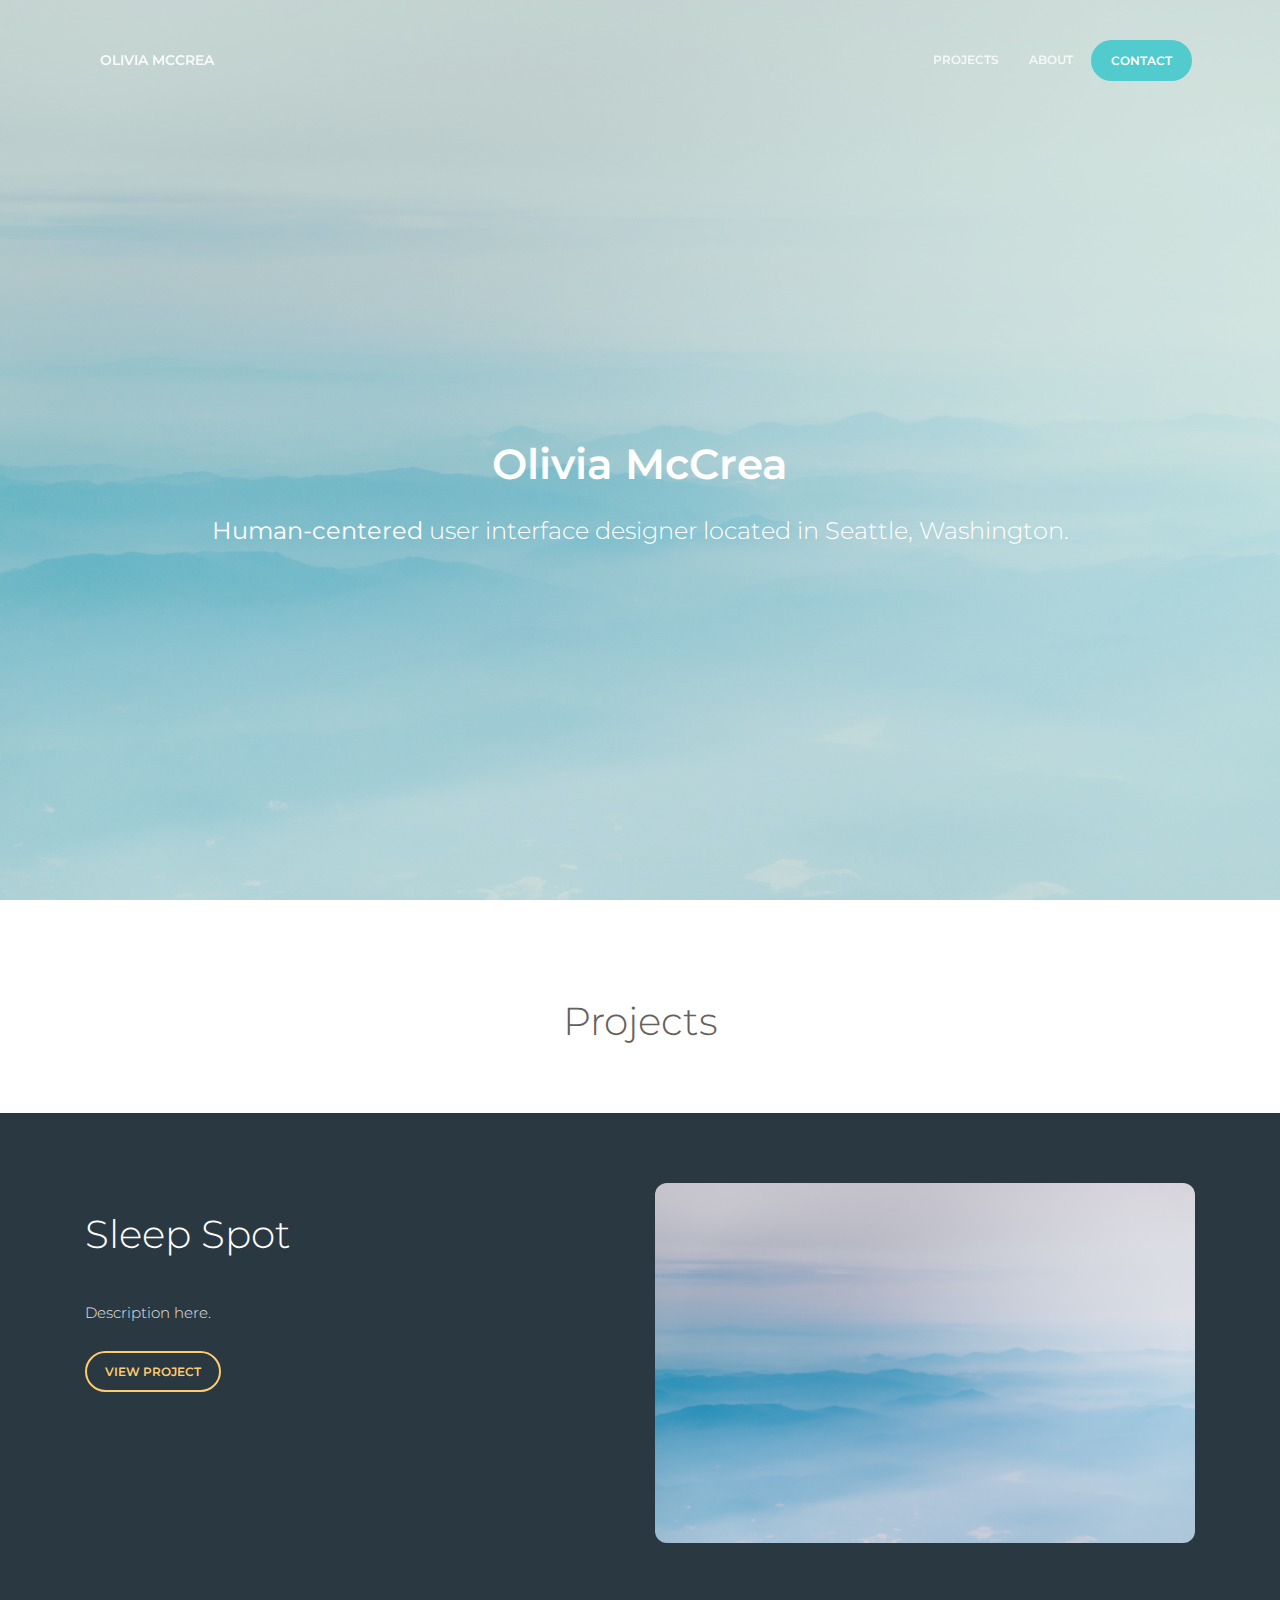
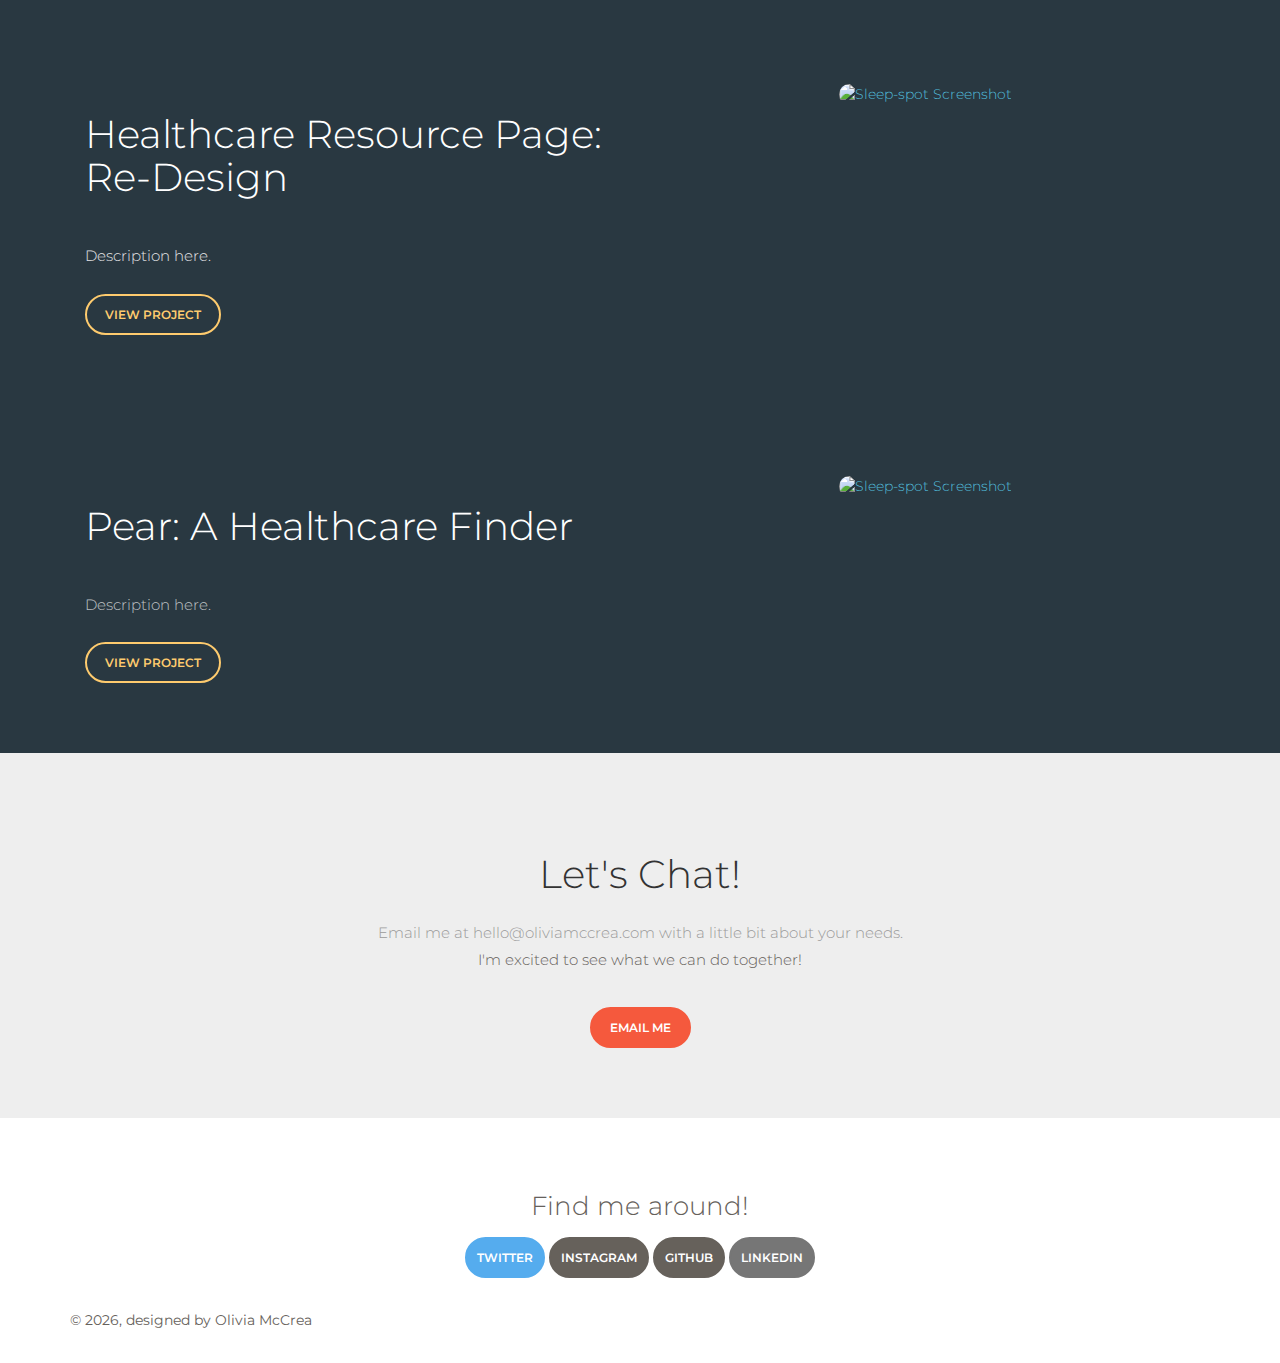
==== index.html @ 8b788d49 "first commit" ====
<!doctype html>
<html lang="en">

<head>
    <meta charset="utf-8" />
    <link rel="icon" type="image/png" href="#">
    <meta http-equiv="X-UA-Compatible" content="IE=edge,chrome=1" />

    <title>Olivia McCrea</title>

    <meta content='width=device-width, initial-scale=1.0, maximum-scale=1.0, user-scalable=0' name='viewport' />
    <meta name="viewport" content="width=device-width" />

    <!-- Bootstrap  CSS -->
	<link href="assets/css/bootstrap.min.css" rel="stylesheet" />
	<link href="assets/css/style.css" rel="stylesheet"/>

	<!--  testing -->
	<link href="assets/css/example.css" rel="stylesheet" />

    <!--     Fonts     -->
    <link href='http://fonts.googleapis.com/css?family=Montserrat:400,300,700' rel='stylesheet' type='text/css'>
    <link href="http://maxcdn.bootstrapcdn.com/font-awesome/latest/css/font-awesome.min.css" rel="stylesheet">
    <link href="assets/css/nucleo-icons.css" rel="stylesheet" />

</head>

<body>
    <nav class="navbar navbar-expand-md fixed-top navbar-transparent" color-on-scroll="500">
        <div class="container">
            <div class="navbar-translate">
                <button class="navbar-toggler navbar-toggler-right navbar-burger" type="button" data-toggle="collapse" data-target="#navbarToggler" aria-controls="navbarTogglerDemo02" aria-expanded="false" aria-label="Toggle navigation">
                    <span class="navbar-toggler-bar"></span>
                    <span class="navbar-toggler-bar"></span>
                    <span class="navbar-toggler-bar"></span>
                </button>
                <a class="navbar-brand" href="https://www.oliviamccrea.com">Olivia McCrea</a>
            </div>
            <div class="collapse navbar-collapse" id="navbarToggler">
                <ul class="navbar-nav ml-auto">
                  <li class="nav-item">
                    <a class="nav-link" href="#">Projects</a>
                  </li>
                  <li class="nav-item">
                    <a class="nav-link" href="/about.html">About</a>
                  </li>
                  <li class="nav-item">
						        <a class="btn btn-primary btn-round" href="#">Contact</a>
					        </li>
                </ul>
            </div>
        </div>
    </nav>

    <!-- hero -->
    <div class="wrapper">
        <div class="page-header section-dark" style="background-image: url('assets/img/quiet_water.jpg')">
            <div class="filter"></div>
    		<div class="content-center">
    			<div class="container">
    				<div class="title-brand">
    					<h1 class="hero-title">Olivia McCrea</h1>
    				</div>
    				<h2 class="presentation-subtitle text-center"><strong>Human-centered</strong> user interface designer located in Seattle, Washington.</strong> </h2>
          </div>
    		</div>
    	</div>

      <!-- projects grid -->
      <div class="main">
            <div class="section">

                <div class="container">
                    <div class="text-center">
                        <h2>Projects</h2>
                    </div>
                  </div>
                </div>
          </div>





            <div class="section section-dark">
              <div class="container">
    				      <div class="row">
    					      <div class="col-lg-6 col-md-12">
    						      <h2 class="title">Sleep Spot</h2><br/>
    						        <p class="description-light">
    							        Description here.
    						        </p><br/>
                            <a href="sleep-spot.html" class="btn btn-outline-info btn-round" target="_blank">View Project</a>
    					      </div>
                    <div class="col-md-6 text-center">
                        <a href="#" target="_blank">
                            <img src="/assets/img/quiet_water.jpg" alt="Sleep-spot Screenshot" class="img-rounded img-responsive" style="width: 100%">
                        </a>
                    </div>
    				    </div>
    			     </div>
            </div>

            <div class="section section-dark">
              <div class="container">
                  <div class="row">
                    <div class="col-lg-6 col-md-12">
                      <h2 class="title">Healthcare Resource Page: Re-Design</h2><br/>
                        <p class="description-light">
                          Description here.
                        </p><br/>
                        <a href="sleep-spot.html" class="btn btn-outline-info btn-round" target="_blank">View Project</a>
                    </div>

                    <div class="col-md-6 text-center">
                      <a href="#" target="_blank">
                        <img src="/assets/img/leaves.jpg" alt="Sleep-spot Screenshot" class="img-rounded img-responsive" style="width: 100%">
                      </a>
                    </div>
                </div>
               </div>
            </div>

            <div class="section section-dark">
              <div class="container">
                  <div class="row">
                    <div class="col-lg-6 col-md-12">
                      <h2 class="title">Pear: A Healthcare Finder</h2><br/>
                        <p class="description">
                          Description here.
                        </p><br/>
                        <a href="sleep-spot.html" class="btn btn-outline-info btn-round" target="_blank">View Project</a>
                    </div>

                    <div class="col-md-6 text-center">
                      <a href="#" target="_blank">
                        <img src="/assets/img/leaves.jpg" alt="Sleep-spot Screenshot" class="img-rounded img-responsive" style="width: 100%">
                      </a>
                    </div>
                </div>
               </div>
            </div>

      <!-- Contact -->
			<div class="section section-gray">
				<div class="container text-center">
					<div class="row">
						<div class="col-md-8 ml-auto mr-auto text-center">
							<h2 class="title">Let's Chat!</h2>
							<p class="description">Email me at hello@oliviamccrea.com with a little bit about your needs.</p>
              <p>
                I'm excited to see what we can do together!
              </p>
						</div>
						<div class="col-md-5 ml-auto mr-auto download-area">
							<a href="#email" class="btn btn-danger btn-round">Email Me</a>
						</div>
					</div>
        </div>
    	</div>


<!--social links -->

    <div class="row justify-content-md-center sharing-area text-center">
        <div class="text-center col-md-12 col-lg-8">
            <h3>Find me around!</h3>
        </div>
        <div class="text-center col-md-12 col-lg-8">
            <a href="#pablo" class="btn btn-twitter-bg btn-round" rel="tooltip" title="Tweet!">
                <i class="fa fa-twitter"></i> Twitter
            </a>
            <a href="#pablo" class="btn btn-instagram-bg btn-round" rel="tooltip" title="Follow!">
                <i class="fa fa-instagram"></i> Instagram
            </a>
            <a href="#connect" class="btn btn-round" rel="tooltip" title="Star on Github">
                <i class="fa fa-github"></i> Github
            </a>
            <a href="#connect" class="btn btn-github-bg btn-round" rel="tooltip" title="Connect on LinkedIn">
                <i class="fa fa-linkedin"></i> LinkedIn
            </a>
        </div>
    </div>




<!-- footer -->

    <footer class="footer">
        <div class="container">

            <div class="row">
                <nav class="footer-nav">
                    <ul>
                        © <script>document.write(new Date().getFullYear())</script>, designed by Olivia McCrea
                    </ul>
                </nav>
            </div>
        </div>
    </footer>
</body>



<!-- Core JS Files -->
<script src="assets/js/jquery-3.2.1.js" type="text/javascript"></script>
<script src="assets/js/jquery-ui-1.12.1.custom.min.js" type="text/javascript"></script>
<script src="assets/js/popper.js" type="text/javascript"></script>
<script src="assets/js/bootstrap.min.js" type="text/javascript"></script>

<!-- Switches -->
<script src="assets/js/bootstrap-switch.min.js"></script>


<!--  Paper functons -->
<script src="assets/js/paper-kit.js?v=2.1.0"></script>

</html>
---- assets/css/style.css ----
h1, .h1, h2, .h2, h3, .h3, h4, .h4, h5, .h5, h6, .h6, p, .navbar, .brand, a, .td-name, td, button, input, select, textarea {
  -moz-osx-font-smoothing: grayscale;
  -webkit-font-smoothing: antialiased;
  font-family: "Montserrat", "Helvetica", Arial, sans-serif;
  font-weight: 300;
}

h1, .h1, h2, .h2, h3, .h3, h4, .h4 {
  margin: 30px 0 0;
}

h1, .h1 {
  font-size: 3.6em;
}

h2, .h2 {
  font-size: 2.8em;
}

h3, .h3 {
  font-size: 1.825em;
  line-height: 1.4;
  margin: 20px 0 0px;
}

h4, .h4 {
  font-size: 1.6em;
  line-height: 1.2em;
}

h5, .h5 {
  font-size: 1.35em;
  line-height: 1.4em;
}

h6, .h6 {
  font-size: 0.9em;
  font-weight: 600;
  text-transform: uppercase;
  line-height: 1.5em;
}

p {
  font-size: 15px;
  line-height: 1.5em;
  margin-bottom: 5px;
}

h1 small, h2 small, h3 small, h4 small, h5 small, h6 small, .h1 small, .h2 small, .h3 small, .h4 small, .h5 small, .h6 small, h1 .small, h2 .small, h3 .small, h4 .small, h5 .small, h6 .small, .h1 .small, .h2 .small, .h3 .small, .h4 .small, .h5 .small, .h6 .small {
  color: #e4e4e6;
  line-height: 1.5em;
}

h1 small, h2 small, h3 small, h1 .small, h2 .small, h3 .small {
  font-size: 60%;
}

.title,
.card-title,
.info-title,
.footer-brand,
.footer-big h5,
.footer-big h4,
.media .media-heading {
  font-family: "Montserrat", "Helvetica", Arial, sans-serif;
}
.title,
.title a,
.card-title,
.card-title a,
.info-title,
.info-title a,
.footer-brand,
.footer-brand a,
.footer-big h5,
.footer-big h5 a,
.footer-big h4,
.footer-big h4 a,
.media .media-heading,
.media .media-heading a {
  color: #333333;
  text-decoration: none;
}

.title-uppercase {
  text-transform: uppercase;
}

.description {
  color: #9A9A9A;
}

.description-light {
  color: #e4e4e6;
}

blockquote small {
  font-style: normal;
}

.text-muted {
  color: #DDDDDD;
}

.text-primary, .text-primary:hover {
  color: #51cbce !important;
}

.text-info, .text-info:hover {
  color: #51bcda !important;
}

.text-success, .text-success:hover {
  color: #6bd098 !important;
}

.text-warning, .text-warning:hover {
  color: #fbc658 !important;
}

.text-danger, .text-danger:hover {
  color: #f5593d !important;
}

.glyphicon {
  line-height: 1;
}


@keyframes heathing {
  0% {
    transform: scale(0.75);
  }
  20% {
    transform: scale(1);
  }
  40% {
    transform: scale(0.75);
  }
  60% {
    transform: scale(1);
  }
  80% {
    transform: scale(0.75);
  }
  100% {
    transform: scale(0.75);
  }
}
.footer .credits,
.footer-nav {
  line-height: 85px;
}

.footer .btn {
  margin-bottom: 0;
}

.blockquote {
  border-left: 0 none;
  border-bottom: 1px solid #CCC5B9;
  border-top: 1px solid #CCC5B9;
  font-weight: 300;
  margin: 15px 0 10px;
  text-align: center;
}

.title {
  margin-top: 30px;
  margin-bottom: 25px;
  min-height: 32px;
}

.title.text-center {
  margin-bottom: 50px;
}

/* overwriting  */
body {
  color: #66615b;
  font-size: 14px;
  font-weight: 300;
  font-family: 'Montserrat', "Helvetica", Arial, sans-serif;
}

a {
  color: #51bcda;
}
a:hover, a:focus {
  color: #2ba9cd;
  text-decoration: none;
}

hr {
  border-color: #F1EAE0;
}

.icon {
  fill: #66615b;
}

.fa-base {
  font-size: 1.25em !important;
}

a:focus, a:active,
button::-moz-focus-inner,
input[type="reset"]::-moz-focus-inner,
input[type="button"]::-moz-focus-inner,
input[type="submit"]::-moz-focus-inner,
select::-moz-focus-inner,
input[type="file"] > input[type="button"]::-moz-focus-inner {
  outline: 0;
}

.ui-slider-handle:focus,
.navbar-toggle {
  outline: 0 !important;
}

/*           Animations              */
.form-control,
.input-group-addon,
.tagsinput,
.navbar,
.navbar .alert,
.carousel-control.right,
.carousel-control.left {
  -webkit-transition: all 300ms linear;
  -moz-transition: all 300ms linear;
  -o-transition: all 300ms linear;
  -ms-transition: all 300ms linear;
  transition: all 300ms linear;
}

.tagsinput .tag,
.tagsinput-remove-link,
.filter,
.btn-hover,
[data-toggle="collapse"] i,
.animation-transition-fast,
.dropdown-menu .dropdown-item {
  -webkit-transition: all 150ms linear;
  -moz-transition: all 150ms linear;
  -o-transition: all 150ms linear;
  -ms-transition: all 150ms linear;
  transition: all 150ms linear;
}

.btn-morphing .fa,
.btn-morphing .circle,
.gsdk-collapse {
  -webkit-transition: all 300ms linear;
  -moz-transition: all 300ms linear;
  -o-transition: all 300ms linear;
  -ms-transition: all 300ms linear;
  transition: all 300ms linear;
}

.fa {
  width: 18px;
  text-align: center;
}

.margin-top {
  margin-top: 50px;
}

.iframe-container iframe {
  box-shadow: 0 16px 38px -12px rgba(0, 0, 0, 0.56), 0 4px 25px 0 rgba(0, 0, 0, 0.12), 0 8px 10px -5px rgba(0, 0, 0, 0.2);
}

/*       CT colors          */
.ct-blue {
  color: #51cbce;
}

.ct-azure {
  color: #51bcda;
}

.ct-green {
  color: #6bd098;
}

.ct-orange {
  color: #fbc658;
}

.ct-red {
  color: #f5593d;
}

.pagination .page-item .page-link .fa {
  width: auto;
  font-weight: 600;
}

.bg-primary {
  background-color: #6dd3d6 !important;
}

.bg-info {
  background-color: #6ec7e0 !important;
}

.bg-success {
  background-color: #86d9ab !important;
}

.bg-warning {
  background-color: #fcd27b !important;
}

.bg-danger {
  background-color: #f7765f !important;
}

.navbar-transparent {
  background-color: transparent !important;
  border-bottom: 1px solid transparent;
}

.btn {
  box-sizing: border-box;
  border-width: 2px;
  font-size: 12px;
  font-weight: 600;
  padding: 0.5rem 18px;
  line-height: 1.75;
  cursor: pointer;
  text-transform: uppercase;
  background-color: #66615B;
  border-color: #66615B;
  color: #FFFFFF;
  opacity: 1;
  filter: alpha(opacity=100);
  -webkit-transition: all 150ms linear;
  -moz-transition: all 150ms linear;
  -o-transition: all 150ms linear;
  -ms-transition: all 150ms linear;
  transition: all 150ms linear;
}
.btn.btn-border, .btn.btn-link {
  background-color: transparent;
}
.btn:hover, .btn:focus, .btn:active, .btn.active, .show > .btn.dropdown-toggle {
  background-color: #403D39;
  color: #FFFFFF;
  border-color: #403D39;
}
.btn .caret {
  border-top-color: #FFFFFF;
}
.btn.btn-link {
  color: #66615B;
}
.btn.btn-link:hover, .btn.btn-link:focus, .btn.btn-link:active, .btn.btn-link.active, .open > .btn.btn-link.dropdown-toggle {
  background-color: transparent;
  color: #403D39;
}
.btn.btn-link .caret {
  border-top-color: #66615B;
}
.btn .caret {
  border-top-color: #FFFFFF;
}
.btn:hover, .btn:focus {
  outline: 0 !important;
  -webkit-box-shadow: none;
  box-shadow: none;
}
.btn:active, .btn.active, .open > .btn.dropdown-toggle {
  -webkit-box-shadow: none;
  box-shadow: none;
  outline: 0 !important;
}
.btn[class*="btn-outline-"] {
  background-image: none;
  background-color: transparent;
}

.btn-just-icon {
  border-radius: 50px;
  height: 40px;
  width: 40px;
  min-width: 40px;
  padding: 8px;
}
.btn-just-icon.btn-sm {
  padding: 4px !important;
}
.btn-just-icon i {
  font-size: 16px;
  padding: 2px 0px;
}

.upgrade-pro .btn {
  margin-top: 30px;
}

.btn-link.btn-just-icon {
  padding: 8px;
}

.btn-group .btn + .btn,
.btn-group .btn + .btn-group,
.btn-group .btn-group + .btn,
.btn-group .btn-group + .btn-group {
  margin-left: -2px;
}

.btn-primary {
  background-color: #51cbce;
  border-color: #51cbce;
  color: #FFFFFF;
  opacity: 1;
  filter: alpha(opacity=100);
}
.btn-primary:hover, .btn-primary:focus, .btn-primary:active, .btn-primary.active, .show > .btn-primary.dropdown-toggle {
  background-color: #34b5b8;
  color: #FFFFFF;
  border-color: #34b5b8;
}
.btn-primary .caret {
  border-top-color: #FFFFFF;
}
.btn-primary.btn-link {
  color: #51cbce;
}
.btn-primary.btn-link:hover, .btn-primary.btn-link:focus, .btn-primary.btn-link:active, .btn-primary.btn-link.active, .open > .btn-primary.btn-link.dropdown-toggle {
  background-color: transparent;
  color: #34b5b8;
}
.btn-primary.btn-link .caret {
  border-top-color: #51cbce;
}
.btn-primary .caret {
  border-top-color: #FFFFFF;
}

.btn-success {
  background-color: #6bd098;
  border-color: #6bd098;
  color: #FFFFFF;
  opacity: 1;
  filter: alpha(opacity=100);
}
.btn-success:hover, .btn-success:focus, .btn-success:active, .btn-success.active, .show > .btn-success.dropdown-toggle {
  background-color: #44c47d;
  color: #FFFFFF;
  border-color: #44c47d;
}
.btn-success .caret {
  border-top-color: #FFFFFF;
}
.btn-success.btn-link {
  color: #6bd098;
}
.btn-success.btn-link:hover, .btn-success.btn-link:focus, .btn-success.btn-link:active, .btn-success.btn-link.active, .open > .btn-success.btn-link.dropdown-toggle {
  background-color: transparent;
  color: #44c47d;
}
.btn-success.btn-link .caret {
  border-top-color: #6bd098;
}
.btn-success .caret {
  border-top-color: #FFFFFF;
}

.btn-info {
  background-color: #51bcda;
  border-color: #51bcda;
  color: #FFFFFF;
  opacity: 1;
  filter: alpha(opacity=100);
}
.btn-info:hover, .btn-info:focus, .btn-info:active, .btn-info.active, .show > .btn-info.dropdown-toggle {
  background-color: #2ba9cd;
  color: #FFFFFF;
  border-color: #2ba9cd;
}
.btn-info .caret {
  border-top-color: #FFFFFF;
}
.btn-info.btn-link {
  color: #51bcda;
}
.btn-info.btn-link:hover, .btn-info.btn-link:focus, .btn-info.btn-link:active, .btn-info.btn-link.active, .open > .btn-info.btn-link.dropdown-toggle {
  background-color: transparent;
  color: #2ba9cd;
}
.btn-info.btn-link .caret {
  border-top-color: #51bcda;
}
.btn-info .caret {
  border-top-color: #FFFFFF;
}

.btn-warning {
  background-color: #fbc658;
  border-color: #fbc658;
  color: #FFFFFF;
  opacity: 1;
  filter: alpha(opacity=100);
}
.btn-warning:hover, .btn-warning:focus, .btn-warning:active, .btn-warning.active, .show > .btn-warning.dropdown-toggle {
  background-color: #fab526;
  color: #FFFFFF;
  border-color: #fab526;
}
.btn-warning .caret {
  border-top-color: #FFFFFF;
}
.btn-warning.btn-link {
  color: #fbc658;
}
.btn-warning.btn-link:hover, .btn-warning.btn-link:focus, .btn-warning.btn-link:active, .btn-warning.btn-link.active, .open > .btn-warning.btn-link.dropdown-toggle {
  background-color: transparent;
  color: #fab526;
}
.btn-warning.btn-link .caret {
  border-top-color: #fbc658;
}
.btn-warning .caret {
  border-top-color: #FFFFFF;
}

.btn-danger {
  background-color: #f5593d;
  border-color: #f5593d;
  color: #FFFFFF;
  opacity: 1;
  filter: alpha(opacity=100);
}
.btn-danger:hover, .btn-danger:focus, .btn-danger:active, .btn-danger.active, .show > .btn-danger.dropdown-toggle {
  background-color: #f33816;
  color: #FFFFFF;
  border-color: #f33816;
}
.btn-danger .caret {
  border-top-color: #FFFFFF;
}
.btn-danger.btn-link {
  color: #f5593d;
}
.btn-danger.btn-link:hover, .btn-danger.btn-link:focus, .btn-danger.btn-link:active, .btn-danger.btn-link.active, .open > .btn-danger.btn-link.dropdown-toggle {
  background-color: transparent;
  color: #f33816;
}
.btn-danger.btn-link .caret {
  border-top-color: #f5593d;
}
.btn-danger .caret {
  border-top-color: #FFFFFF;
}

.btn-neutral {
  background-color: #FFFFFF;
  border-color: #FFFFFF;
  color: #FFFFFF;
  opacity: 1;
  filter: alpha(opacity=100);
}
.btn-neutral:hover, .btn-neutral:focus, .btn-neutral:active, .btn-neutral.active, .show > .btn-neutral.dropdown-toggle {
  background-color: #403D39;
  color: #FFFFFF;
  border-color: #403D39;
}
.btn-neutral .caret {
  border-top-color: #FFFFFF;
}
.btn-neutral.btn-link {
  color: #FFFFFF;
}
.btn-neutral.btn-link:hover, .btn-neutral.btn-link:focus, .btn-neutral.btn-link:active, .btn-neutral.btn-link.active, .open > .btn-neutral.btn-link.dropdown-toggle {
  background-color: transparent;
  color: #403D39;
}
.btn-neutral.btn-link .caret {
  border-top-color: #FFFFFF;
}
.btn-neutral .caret {
  border-top-color: #FFFFFF;
}

.btn-outline-default {
  border-color: #66615B;
  color: #66615B;
  opacity: 1;
  filter: alpha(opacity=100);
}
.btn-outline-default:hover, .btn-outline-default:focus, .btn-outline-default:active, .btn-outline-default.active, .open > .btn-outline-default.dropdown-toggle {
  background-color: #66615B;
  color: rgba(255, 255, 255, 0.8);
  border-color: #66615B;
}
.btn-outline-default:hover .caret, .btn-outline-default:focus .caret, .btn-outline-default:active .caret, .btn-outline-default.active .caret, .open > .btn-outline-default.dropdown-toggle .caret {
  border-top-color: rgba(255, 255, 255, 0.8);
}
.btn-outline-default .caret {
  border-top-color: #FFFFFF;
}
.btn-outline-default.disabled, .btn-outline-default.disabled:hover, .btn-outline-default.disabled:focus, .btn-outline-default.disabled.focus, .btn-outline-default.disabled:active, .btn-outline-default.disabled.active, .btn-outline-default:disabled, .btn-outline-default:disabled:hover, .btn-outline-default:disabled:focus, .btn-outline-default:disabled.focus, .btn-outline-default:disabled:active, .btn-outline-default:disabled.active, .btn-outline-default[disabled], .btn-outline-default[disabled]:hover, .btn-outline-default[disabled]:focus, .btn-outline-default[disabled].focus, .btn-outline-default[disabled]:active, .btn-outline-default[disabled].active, fieldset[disabled] .btn-outline-default, fieldset[disabled] .btn-outline-default:hover, fieldset[disabled] .btn-outline-default:focus, fieldset[disabled] .btn-outline-default.focus, fieldset[disabled] .btn-outline-default:active, fieldset[disabled] .btn-outline-default.active {
  background-color: transparent;
  border-color: #66615B;
}

.btn-outline-primary {
  border-color: #51cbce;
  color: #51cbce;
  opacity: 1;
  filter: alpha(opacity=100);
}
.btn-outline-primary:hover, .btn-outline-primary:focus, .btn-outline-primary:active, .btn-outline-primary.active, .open > .btn-outline-primary.dropdown-toggle {
  background-color: #51cbce;
  color: rgba(255, 255, 255, 0.8);
  border-color: #51cbce;
}
.btn-outline-primary:hover .caret, .btn-outline-primary:focus .caret, .btn-outline-primary:active .caret, .btn-outline-primary.active .caret, .open > .btn-outline-primary.dropdown-toggle .caret {
  border-top-color: rgba(255, 255, 255, 0.8);
}
.btn-outline-primary .caret {
  border-top-color: #FFFFFF;
}
.btn-outline-primary.disabled, .btn-outline-primary.disabled:hover, .btn-outline-primary.disabled:focus, .btn-outline-primary.disabled.focus, .btn-outline-primary.disabled:active, .btn-outline-primary.disabled.active, .btn-outline-primary:disabled, .btn-outline-primary:disabled:hover, .btn-outline-primary:disabled:focus, .btn-outline-primary:disabled.focus, .btn-outline-primary:disabled:active, .btn-outline-primary:disabled.active, .btn-outline-primary[disabled], .btn-outline-primary[disabled]:hover, .btn-outline-primary[disabled]:focus, .btn-outline-primary[disabled].focus, .btn-outline-primary[disabled]:active, .btn-outline-primary[disabled].active, fieldset[disabled] .btn-outline-primary, fieldset[disabled] .btn-outline-primary:hover, fieldset[disabled] .btn-outline-primary:focus, fieldset[disabled] .btn-outline-primary.focus, fieldset[disabled] .btn-outline-primary:active, fieldset[disabled] .btn-outline-primary.active {
  background-color: transparent;
  border-color: #51cbce;
}

.btn-outline-success {
  border-color: #6bd098;
  color: #6bd098;
  opacity: 1;
  filter: alpha(opacity=100);
}
.btn-outline-success:hover, .btn-outline-success:focus, .btn-outline-success:active, .btn-outline-success.active, .open > .btn-outline-success.dropdown-toggle {
  background-color: #6bd098;
  color: rgba(255, 255, 255, 0.8);
  border-color: #6bd098;
}
.btn-outline-success:hover .caret, .btn-outline-success:focus .caret, .btn-outline-success:active .caret, .btn-outline-success.active .caret, .open > .btn-outline-success.dropdown-toggle .caret {
  border-top-color: rgba(255, 255, 255, 0.8);
}
.btn-outline-success .caret {
  border-top-color: #FFFFFF;
}
.btn-outline-success.disabled, .btn-outline-success.disabled:hover, .btn-outline-success.disabled:focus, .btn-outline-success.disabled.focus, .btn-outline-success.disabled:active, .btn-outline-success.disabled.active, .btn-outline-success:disabled, .btn-outline-success:disabled:hover, .btn-outline-success:disabled:focus, .btn-outline-success:disabled.focus, .btn-outline-success:disabled:active, .btn-outline-success:disabled.active, .btn-outline-success[disabled], .btn-outline-success[disabled]:hover, .btn-outline-success[disabled]:focus, .btn-outline-success[disabled].focus, .btn-outline-success[disabled]:active, .btn-outline-success[disabled].active, fieldset[disabled] .btn-outline-success, fieldset[disabled] .btn-outline-success:hover, fieldset[disabled] .btn-outline-success:focus, fieldset[disabled] .btn-outline-success.focus, fieldset[disabled] .btn-outline-success:active, fieldset[disabled] .btn-outline-success.active {
  background-color: transparent;
  border-color: #6bd098;
}

.btn-outline-info {
  border-color: #fecb6e;
  color: #fecb6e;
  opacity: 1;
  filter: alpha(opacity=100);
}
.btn-outline-info:hover, .btn-outline-info:focus, .btn-outline-info:active, .btn-outline-info.active, .open > .btn-outline-info.dropdown-toggle {
  background-color: #fecb6e;
  color: rgba(0, 0, 0, 0.8);
  border-color: #fecb6e;
}
.btn-outline-info:hover .caret, .btn-outline-info:focus .caret, .btn-outline-info:active .caret, .btn-outline-info.active .caret, .open > .btn-outline-info.dropdown-toggle .caret {
  border-top-color: rgba(255, 255, 255, 0.8);
}
.btn-outline-info .caret {
  border-top-color: #FFFFFF;
}
.btn-outline-info.disabled, .btn-outline-info.disabled:hover, .btn-outline-info.disabled:focus, .btn-outline-info.disabled.focus, .btn-outline-info.disabled:active, .btn-outline-info.disabled.active, .btn-outline-info:disabled, .btn-outline-info:disabled:hover, .btn-outline-info:disabled:focus, .btn-outline-info:disabled.focus, .btn-outline-info:disabled:active, .btn-outline-info:disabled.active, .btn-outline-info[disabled], .btn-outline-info[disabled]:hover, .btn-outline-info[disabled]:focus, .btn-outline-info[disabled].focus, .btn-outline-info[disabled]:active, .btn-outline-info[disabled].active, fieldset[disabled] .btn-outline-info, fieldset[disabled] .btn-outline-info:hover, fieldset[disabled] .btn-outline-info:focus, fieldset[disabled] .btn-outline-info.focus, fieldset[disabled] .btn-outline-info:active, fieldset[disabled] .btn-outline-info.active {
  background-color: transparent;
  border-color: #51bcda;
}

.btn-outline-warning {
  border-color: #fbc658;
  color: #fbc658;
  opacity: 1;
  filter: alpha(opacity=100);
}
.btn-outline-warning:hover, .btn-outline-warning:focus, .btn-outline-warning:active, .btn-outline-warning.active, .open > .btn-outline-warning.dropdown-toggle {
  background-color: #fbc658;
  color: rgba(255, 255, 255, 0.8);
  border-color: #fbc658;
}
.btn-outline-warning:hover .caret, .btn-outline-warning:focus .caret, .btn-outline-warning:active .caret, .btn-outline-warning.active .caret, .open > .btn-outline-warning.dropdown-toggle .caret {
  border-top-color: rgba(255, 255, 255, 0.8);
}
.btn-outline-warning .caret {
  border-top-color: #FFFFFF;
}
.btn-outline-warning.disabled, .btn-outline-warning.disabled:hover, .btn-outline-warning.disabled:focus, .btn-outline-warning.disabled.focus, .btn-outline-warning.disabled:active, .btn-outline-warning.disabled.active, .btn-outline-warning:disabled, .btn-outline-warning:disabled:hover, .btn-outline-warning:disabled:focus, .btn-outline-warning:disabled.focus, .btn-outline-warning:disabled:active, .btn-outline-warning:disabled.active, .btn-outline-warning[disabled], .btn-outline-warning[disabled]:hover, .btn-outline-warning[disabled]:focus, .btn-outline-warning[disabled].focus, .btn-outline-warning[disabled]:active, .btn-outline-warning[disabled].active, fieldset[disabled] .btn-outline-warning, fieldset[disabled] .btn-outline-warning:hover, fieldset[disabled] .btn-outline-warning:focus, fieldset[disabled] .btn-outline-warning.focus, fieldset[disabled] .btn-outline-warning:active, fieldset[disabled] .btn-outline-warning.active {
  background-color: transparent;
  border-color: #fbc658;
}

.btn-outline-danger {
  border-color: #f5593d;
  color: #f5593d;
  opacity: 1;
  filter: alpha(opacity=100);
}
.btn-outline-danger:hover, .btn-outline-danger:focus, .btn-outline-danger:active, .btn-outline-danger.active, .open > .btn-outline-danger.dropdown-toggle {
  background-color: #f5593d;
  color: rgba(255, 255, 255, 0.8);
  border-color: #f5593d;
}
.btn-outline-danger:hover .caret, .btn-outline-danger:focus .caret, .btn-outline-danger:active .caret, .btn-outline-danger.active .caret, .open > .btn-outline-danger.dropdown-toggle .caret {
  border-top-color: rgba(255, 255, 255, 0.8);
}
.btn-outline-danger .caret {
  border-top-color: #FFFFFF;
}
.btn-outline-danger.disabled, .btn-outline-danger.disabled:hover, .btn-outline-danger.disabled:focus, .btn-outline-danger.disabled.focus, .btn-outline-danger.disabled:active, .btn-outline-danger.disabled.active, .btn-outline-danger:disabled, .btn-outline-danger:disabled:hover, .btn-outline-danger:disabled:focus, .btn-outline-danger:disabled.focus, .btn-outline-danger:disabled:active, .btn-outline-danger:disabled.active, .btn-outline-danger[disabled], .btn-outline-danger[disabled]:hover, .btn-outline-danger[disabled]:focus, .btn-outline-danger[disabled].focus, .btn-outline-danger[disabled]:active, .btn-outline-danger[disabled].active, fieldset[disabled] .btn-outline-danger, fieldset[disabled] .btn-outline-danger:hover, fieldset[disabled] .btn-outline-danger:focus, fieldset[disabled] .btn-outline-danger.focus, fieldset[disabled] .btn-outline-danger:active, fieldset[disabled] .btn-outline-danger.active {
  background-color: transparent;
  border-color: #f5593d;
}

.btn-outline-neutral {
  border-color: #FFFFFF;
  color: #FFFFFF;
  opacity: 1;
  filter: alpha(opacity=100);
}
.btn-outline-neutral:hover, .btn-outline-neutral:focus, .btn-outline-neutral:active, .btn-outline-neutral.active, .open > .btn-outline-neutral.dropdown-toggle {
  background-color: #FFFFFF;
  color: rgba(255, 255, 255, 0.8);
  border-color: #FFFFFF;
}
.btn-outline-neutral:hover .caret, .btn-outline-neutral:focus .caret, .btn-outline-neutral:active .caret, .btn-outline-neutral.active .caret, .open > .btn-outline-neutral.dropdown-toggle .caret {
  border-top-color: rgba(255, 255, 255, 0.8);
}
.btn-outline-neutral .caret {
  border-top-color: #FFFFFF;
}
.btn-outline-neutral.disabled, .btn-outline-neutral.disabled:hover, .btn-outline-neutral.disabled:focus, .btn-outline-neutral.disabled.focus, .btn-outline-neutral.disabled:active, .btn-outline-neutral.disabled.active, .btn-outline-neutral:disabled, .btn-outline-neutral:disabled:hover, .btn-outline-neutral:disabled:focus, .btn-outline-neutral:disabled.focus, .btn-outline-neutral:disabled:active, .btn-outline-neutral:disabled.active, .btn-outline-neutral[disabled], .btn-outline-neutral[disabled]:hover, .btn-outline-neutral[disabled]:focus, .btn-outline-neutral[disabled].focus, .btn-outline-neutral[disabled]:active, .btn-outline-neutral[disabled].active, fieldset[disabled] .btn-outline-neutral, fieldset[disabled] .btn-outline-neutral:hover, fieldset[disabled] .btn-outline-neutral:focus, fieldset[disabled] .btn-outline-neutral.focus, fieldset[disabled] .btn-outline-neutral:active, fieldset[disabled] .btn-outline-neutral.active {
  background-color: transparent;
  border-color: #FFFFFF;
}
.btn-outline-neutral:hover, .btn-outline-neutral:focus {
  color: #403D39;
  background-color: #FFFFFF;
}

.btn-neutral {
  background-color: #FFFFFF;
  border-color: #FFFFFF;
  color: #FFFFFF;
  opacity: 1;
  filter: alpha(opacity=100);
  color: #66615B;
}
.btn-neutral:hover, .btn-neutral:focus, .btn-neutral:active, .btn-neutral.active, .show > .btn-neutral.dropdown-toggle {
  background-color: #FFFFFF;
  color: #FFFFFF;
  border-color: #FFFFFF;
}
.btn-neutral .caret {
  border-top-color: #FFFFFF;
}
.btn-neutral.btn-link {
  color: #FFFFFF;
}
.btn-neutral.btn-link:hover, .btn-neutral.btn-link:focus, .btn-neutral.btn-link:active, .btn-neutral.btn-link.active, .open > .btn-neutral.btn-link.dropdown-toggle {
  background-color: transparent;
  color: #FFFFFF;
}
.btn-neutral.btn-link .caret {
  border-top-color: #FFFFFF;
}
.btn-neutral .caret {
  border-top-color: #FFFFFF;
}
.btn-neutral:hover, .btn-neutral:focus {
  color: #403D39;
}
.btn-neutral.btn-border:hover, .btn-neutral.btn-border:focus {
  color: #66615B;
}
.btn-neutral.btn-border:active, .btn-neutral.btn-border.active, .open > .btn-neutral.btn-border.dropdown-toggle {
  background-color: #FFFFFF;
  color: #66615B;
}
.btn-neutral.btn-link:active, .btn-neutral.btn-link.active {
  background-color: transparent;
}

.btn:disabled, .btn[disabled], .btn.disabled {
  opacity: 0.5;
  filter: alpha(opacity=50);
}

.btn-link {
  border-color: transparent !important;
  padding: 7px 18px;
}
.btn-link:hover, .btn-link:focus, .btn-link:active {
  text-decoration: none;
  border-color: transparent;
}
.btn-link.btn-icon {
  padding: 7px;
}

.btn-lg {
  font-size: 14px;
  padding: 11px 30px;
}
.btn-lg.btn-simple {
  padding: 13px 30px;
}

.btn-sm {
  font-size: 12px;
  padding: 4px 10px;
}
.btn-sm.btn-simple {
  padding: 6px 10px;
}

.btn-wd {
  min-width: 140px;
}

.btn-group.select {
  width: 100%;
}

.btn-group.select .btn {
  text-align: left;
}

.btn-group.select .caret {
  position: absolute;
  top: 50%;
  margin-top: -1px;
  right: 8px;
}

.btn-just-icon.btn-sm {
  height: 30px;
  width: 30px;
  min-width: 30px;
  padding: 0;
}
.btn-just-icon.btn-sm i {
  font-size: 12px;
}
.btn-just-icon.btn-lg {
  height: 50px;
  width: 50px;
  min-width: 50px;
  padding: 13px;
}
.btn-just-icon.btn-lg i {
  font-size: 18px;
  padding: 0;
}

.btn-round {
  border-radius: 30px;
}

.btn.btn-link:focus {
  box-shadow: none !important;
  text-decoration: none;
}

.column .btn-link {
  padding: 7px 0;
}

.share-buttons .btn-outline-default {
  margin-top: 24px;
}

#modals .btn-outline-neutral {
  margin-bottom: 10px;
}

.btn-group.select {
  overflow: visible !important;
}

.media .media-body .media-footer .btn-neutral {
  margin: 15px 3px;
  font-size: 14px;
}
.media .media-body .media-footer .btn-neutral i {
  margin-right: 0 !important;
}

.form-control::-moz-placeholder {
  color: #d2d2d2;
  opacity: 1;
  filter: alpha(opacity=100);
}

.form-control:-moz-placeholder {
  color: #d2d2d2;
  opacity: 1;
  filter: alpha(opacity=100);
}

.form-control::-webkit-input-placeholder {
  color: #d2d2d2;
  opacity: 1;
  filter: alpha(opacity=100);
}

.form-control:-ms-input-placeholder {
  color: #d2d2d2;
  opacity: 1;
  filter: alpha(opacity=100);
}

.form-control {
  background-color: #FFFFFF;
  border: 1px solid #DDDDDD;
  border-radius: 4px;
  color: #66615b;
  font-size: 14px;
  padding: 7px 12px;
  height: 40px;
  -webkit-box-shadow: none;
  box-shadow: none;
}
.form-control:focus {
  background-color: #FFFFFF;
  border: 1px solid #9A9A9A;
  -webkit-box-shadow: none;
  box-shadow: none;
  outline: 0 !important;
}
.form-control.no-border {
  border: medium none !important;
}
.has-success .form-control, .has-error .form-control, .has-success .form-control:focus, .has-error .form-control:focus {
  -webkit-box-shadow: none;
  box-shadow: none;
}
.has-success .form-control {
  border: 1px solid #ccc;
  color: #66615b;
}
.has-success .form-control:focus {
  border: 1px solid #6bd098;
  color: #6bd098;
}
.has-danger .form-control {
  background-color: #FFC0A4;
  border: 1px solid #f5593d;
  color: #f5593d;
}
.has-danger .form-control:focus {
  background-color: #FFFFFF;
  border: 1px solid #f5593d;
}
.form-control + .form-control-feedback {
  border-radius: 6px;
  font-size: 14px;
  color: #f5593d;
  font-size: .8rem;
  position: absolute;
  top: 100%;
  padding-left: 12px;
  vertical-align: middle;
}
.open .form-control {
  border-radius: 4px 4px 0 0;
  border-bottom-color: transparent;
}

.input-group.input-group-focus .input-group-addon {
  border-color: #9A9A9A;
}

.input-lg {
  height: 55px;
  padding: 11px 30px;
}

.has-error .form-control-feedback, .has-error .control-label {
  color: #f5593d;
}

.has-success .form-control-feedback, .has-success .control-label {
  color: #6bd098;
}

.input-group-addon {
  background-color: #FFFFFF;
  border-radius: 4px;
}
.input-group-addon.no-border {
  border: medium none !important;
}
.has-success .input-group-addon, .has-error .input-group-addon {
  background-color: #FFFFFF;
}
.has-error .form-control:focus + .input-group-addon {
  color: #f5593d;
}
.has-success .form-control:focus + .input-group-addon {
  color: #6bd098;
}
.form-control:focus + .input-group-addon, .form-control:focus ~ .input-group-addon {
  background-color: #FFFFFF;
}

.input-group .form-control:first-child,
.input-group-addon:first-child,
.input-group-btn:first-child > .dropdown-toggle,
.input-group-btn:last-child > .btn:not(:last-child):not(.dropdown-toggle) {
  border-right: 0 none;
  padding-right: 0;
}

.input-group .form-control:last-child,
.input-group-addon:last-child,
.input-group-btn:last-child > .dropdown-toggle,
.input-group-btn:first-child > .btn:not(:first-child) {
  border-left: 0 none;
}

.form-control[disabled], .form-control[readonly], fieldset[disabled] .form-control {
  background-color: #E3E3E3;
  color: #66615B;
  cursor: not-allowed;
}

.input-group[disabled] .input-group-addon {
  background-color: #E3E3E3;
  cursor: not-allowed;
  border-color: #DDDDDD;
}

.input-group-btn .btn {
  border-width: 1px;
  padding: 9px 18px;
}

.input-group-btn .btn-default:not(.btn-fill) {
  border-color: #DDDDDD;
}

.input-group-btn:last-child > .btn {
  margin-left: 0;
}

textarea.form-control {
  padding: 10px 18px;
  height: auto;
}

.form-group {
  position: relative;
}

.register-form .form-control {
  border: 1px solid transparent !important;
}

#inputs .input-group {
  margin-bottom: 1rem;
}

.card-form-horizontal .card-body .form-group {
  margin-bottom: 0;
}

.form-group-no-border .form-control,
.form-group-no-border .input-group-addon {
  border: 0 !important;
}

.register-form .input-group .input-group-addon {
  padding-right: 2px;
}
.register-form .input-group .form-control {
  margin-left: -1px;
}

.has-success .form-control.form-control-success {
  padding-right: 2.5em;
}

.has-danger .form-control.form-control-danger {
  padding-right: 2.5em;
}

.progress {
  background-color: #DDDDDD;
  border-radius: 3px;
  box-shadow: none;
  height: 8px;
}

.progress-thin {
  height: 4px;
}

.progress-bar {
  background-color: #51cbce;
}

.progress-bar-primary {
  background-color: #51cbce;
}

.progress-bar-info {
  background-color: #51bcda;
}

.progress-bar-success {
  background-color: #6bd098;
}

.progress-bar-warning {
  background-color: #fbc658;
}

.progress-bar-danger {
  background-color: #f5593d;
}

.noUi-target,
.noUi-target * {
  -webkit-touch-callout: none;
  -ms-touch-action: none;
  user-select: none;
  box-sizing: border-box;
}

.noUi-base {
  width: 100%;
  height: 100%;
  position: relative;
}

.noUi-origin {
  position: absolute;
  right: 0;
  top: 0;
  left: 0;
  bottom: 0;
}

.noUi-handle {
  position: relative;
  z-index: 1;
  box-sizing: border-box;
}

.noUi-stacking .noUi-handle {
  z-index: 10;
}

.noUi-state-tap .noUi-origin {
  transition: left 0.3s, top 0.3s;
}

.noUi-state-drag * {
  cursor: inherit !important;
}

.noUi-horizontal {
  height: 10px;
}

.noUi-handle {
  box-sizing: border-box;
  width: 14px;
  height: 14px;
  left: -10px;
  top: -6px;
  cursor: pointer;
  border-radius: 100%;
  transition: all 0.2s ease-out;
  border: 1px solid;
  background: #FFFFFF;
  box-shadow: 0 2px 2px 0 rgba(0, 0, 0, 0.14), 0 3px 1px -2px rgba(0, 0, 0, 0.2), 0 1px 5px 0 rgba(0, 0, 0, 0.12);
  outline: none;
}

.noUi-vertical .noUi-handle {
  margin-left: 5px;
  cursor: ns-resize;
}

.noUi-horizontal.noUi-extended {
  padding: 0 15px;
}

.noUi-horizontal.noUi-extended .noUi-origin {
  right: -15px;
}

.noUi-background {
  height: 2px;
  margin: 20px 0;
}

.noUi-origin {
  margin: 0;
  border-radius: 0;
  height: 2px;
  background: #c8c8c8;
}

.noUi-origin[style^="left: 0"] .noUi-handle {
  background-color: #fff;
  border: 2px solid #c8c8c8;
}

.noUi-origin[style^="left: 0"] .noUi-handle.noUi-active {
  border-width: 1px;
}

.noUi-target {
  border-radius: 3px;
}

.noUi-horizontal {
  height: 2px;
  margin: 15px 0;
}

.noUi-vertical {
  height: 100%;
  width: 2px;
  margin: 0 15px;
  display: inline-block;
}

.noUi-handle.noUi-active {
  transform: scale3d(2, 2, 1);
}

[disabled].noUi-slider {
  opacity: 0.5;
}

[disabled] .noUi-handle {
  cursor: not-allowed;
}

.slider {
  background: #c8c8c8;
}

.c-1-color {
  background-color: blue;
}

.c-2-color {
  background-color: white;
}

.slider.noUi-connect {
  background-color: #7AC29A;
}

.slider .noUi-handle {
  border-color: #7AC29A;
}

.slider.slider-info .noUi-origin:first-child {
  background-color: #51cbce;
}

.slider.slider-info .noUi-handle {
  border-color: #51cbce;
}

.slider.slider-success .noUi-connect,
.slider.slider-success.noUi-connect {
  background-color: #51cbce;
}

.slider.slider-success .noUi-handle {
  border-color: #51cbce;
}

.slider.slider-warning .noUi-connect,
.slider.slider-warning.noUi-connect {
  background-color: #ff9800;
}

.slider.slider-warning .noUi-handle {
  border-color: #ff9800;
}

.slider.slider-danger .noUi-connect,
.slider.slider-danger.noUi-connect {
  background-color: #f44336;
}

.slider.slider-danger .noUi-handle {
  border-color: #f44336;
}

.alert {
  border: 0;
  border-radius: 0;
  color: #FFFFFF;
  padding: 10px 15px;
  font-size: 14px;
}
.alert .close {
  font-size: 20px;
  color: #FFFFFF;
}
.container .alert {
  border-radius: 4px;
}
.navbar .alert {
  border-radius: 0;
  left: 0;
  position: absolute;
  right: 0;
  top: 85px;
  width: 100%;
  z-index: 3;
}
.navbar:not(.navbar-transparent) .alert {
  top: 70px;
}
.alert .alert-icon {
  display: block;
  font-size: 30px;
  left: 15px;
  position: absolute;
  top: 50%;
  margin-top: -22px;
}
.alert.message {
  padding-right: 60px;
}
.alert i {
  position: relative;
  font-size: 20px;
  top: 5px;
  margin-top: -5px;
  font-weight: 600;
}

.alert-info {
  background-color: #6ec7e0;
}

.alert-success {
  background-color: #86d9ab;
}

.alert-warning {
  background-color: #fcd27b;
}

.alert-danger {
  background-color: #f7765f;
}

/*           Labels & Progress-bar              */
.label {
  padding: 0.2em 0.6em;
  border-radius: 10px;
  color: #FFFFFF;
  font-weight: 500;
  font-size: 0.75em;
  text-transform: uppercase;
  display: inline-block;
  margin-bottom: 3px;
  line-height: 17px;
}

.label-primary {
  background-color: #51cbce;
}

.label-info {
  background-color: #51bcda;
}

.label-success {
  background-color: #6bd098;
}

.label-warning {
  background-color: #fbc658;
}

.label-danger {
  background-color: #f5593d;
}

.label-default {
  background-color: #66615B;
}

.tooltip {
  font-size: 12px;
  font-weight: 400;
}
.tooltip .arrow::before {
  border-left-color: #FFFFFF !important;
}
.tooltip .arrow::after {
  border-left-color: rgba(0, 0, 0, 0.2) !important;
  margin-left: 2px;
}

.tooltip-inner {
  background-color: #FFFFFF;
  border-radius: 4px;
  box-shadow: 0 1px 13px rgba(0, 0, 0, 0.14), 0 0 0 1px rgba(115, 71, 38, 0.23);
  color: #66615B;
  max-width: 200px;
  padding: 10px 10px;
  text-align: center;
  text-decoration: none;
}

.tooltip-inner:after {
  content: "";
  display: inline-block;
  position: absolute;
}

.tooltip-inner:before {
  content: "";
  display: inline-block;
  position: absolute;
}

.tooltip.show {
  opacity: 1 !important;
}

.popover {
  border: 0;
  border-radius: 4px;
  background-color: #FFF;
  color: #66615b;
  font-weight: 400;
  padding: 0;
  z-index: 1031;
  -webkit-box-shadow: none;
  box-shadow: none;
}

.popover-header {
  background-color: #FFF;
  border-bottom: 0 none;
  font-size: 15px;
  font-weight: normal;
  line-height: 22px;
  padding: 15px 15px 0px 15px;
  margin: 0;
  color: #66615b;
  text-align: center;
  border-radius: 4px 4px 0 0;
  margin-bottom: -10px;
}

.popover-body {
  padding: 15px;
  text-align: center;
}

.popover-filter {
  position: fixed;
  top: 0;
  right: 0;
  bottom: 0;
  left: 0;
  z-index: 1030;
  background-color: #000000;
  opacity: 0;
  filter: alpha(opacity=0);
  visibility: hidden;
  transition: visibility 0s linear 0.3s,opacity 0.3s linear;
}

.popover-filter.in {
  visibility: visible;
  opacity: 0.2;
  filter: alpha(opacity=20);
  transition-delay: 0s;
}

.popover-filter.in {
  visibility: visible;
  opacity: 0.2;
  filter: alpha(opacity=20);
  transition-delay: 0s;
}

.popover-primary {
  background-color: #6dd3d6;
  color: #FFFFFF;
}
.popover-primary .popover-title {
  background-color: #6dd3d6;
  color: rgba(0, 0, 0, 0.56);
}
.popover-primary.bottom .arrow:after {
  border-bottom-color: #6dd3d6;
}
.popover-primary.left > .arrow::after {
  border-left-color: #6dd3d6;
}
.popover-primary.top > .arrow::after {
  border-top-color: #6dd3d6;
}
.popover-primary.right > .arrow::after {
  border-right-color: #6dd3d6;
}

.popover-info {
  background-color: #6ec7e0;
  color: #FFFFFF;
}
.popover-info .popover-title {
  background-color: #6ec7e0;
  color: rgba(0, 0, 0, 0.56);
}
.popover-info.bottom .arrow:after {
  border-bottom-color: #6ec7e0;
}
.popover-info.left > .arrow::after {
  border-left-color: #6ec7e0;
}
.popover-info.top > .arrow::after {
  border-top-color: #6ec7e0;
}
.popover-info.right > .arrow::after {
  border-right-color: #6ec7e0;
}

.popover-success {
  background-color: #86d9ab;
  color: #FFFFFF;
}
.popover-success .popover-title {
  background-color: #86d9ab;
  color: rgba(0, 0, 0, 0.56);
}
.popover-success.bottom .arrow:after {
  border-bottom-color: #86d9ab;
}
.popover-success.left > .arrow::after {
  border-left-color: #86d9ab;
}
.popover-success.top > .arrow::after {
  border-top-color: #86d9ab;
}
.popover-success.right > .arrow::after {
  border-right-color: #86d9ab;
}

.popover-warning {
  background-color: #fcd27b;
  color: #FFFFFF;
}
.popover-warning .popover-title {
  background-color: #fcd27b;
  color: rgba(0, 0, 0, 0.56);
}
.popover-warning.bottom .arrow:after {
  border-bottom-color: #fcd27b;
}
.popover-warning.left > .arrow::after {
  border-left-color: #fcd27b;
}
.popover-warning.top > .arrow::after {
  border-top-color: #fcd27b;
}
.popover-warning.right > .arrow::after {
  border-right-color: #fcd27b;
}

.popover-danger {
  background-color: #f7765f;
  color: #FFFFFF;
}
.popover-danger .popover-title {
  background-color: #f7765f;
  color: rgba(0, 0, 0, 0.56);
}
.popover-danger.bottom .arrow:after {
  border-bottom-color: #f7765f;
}
.popover-danger.left > .arrow::after {
  border-left-color: #f7765f;
}
.popover-danger.top > .arrow::after {
  border-top-color: #f7765f;
}
.popover-danger.right > .arrow::after {
  border-right-color: #f7765f;
}

.popover-primary.bs-tether-element-attached-bottom::after,
.popover-primary.bs-tether-element-attached-bottom::before,
.popover-primary.popover-top::after,
.popover-primary.popover-top::before {
  border-top-color: #6dd3d6 !important;
}

.popover.popover-info.bs-tether-element-attached-top::after,
.popover.popover-info.popover-bottom::after,
.popover.popover-info.bs-tether-element-attached-top::before,
.popover.popover-info.popover-bottom::before {
  border-bottom-color: #6ec7e0 !important;
}

.popover-success.bs-tether-element-attached-left::after,
.popover-success.bs-tether-element-attached-left::before,
.popover-success.popover-right::after,
.popover-success.popover-right::before {
  border-right-color: #86d9ab !important;
}

.popover.popover-warning.bs-tether-element-attached-right::after,
.popover.popover-warning.bs-tether-element-attached-right::before,
.popover.popover-warning.popover-left::after,
.popover.popover-warning.popover-left::before {
  border-left-color: #fcd27b !important;
}

.popover.popover-danger.bs-tether-element-attached-right::after,
.popover.popover-danger.bs-tether-element-attached-right::before,
.popover.popover-danger.popover-left::after,
.popover.popover-danger.popover-left::before {
  border-left-color: #f7765f !important;
}

.popover.bs-tether-element-attached-top::after, .popover.popover-bottom::after,
.popover.bs-tether-element-attached-top::before, .popover.popover-bottom::before {
  border-bottom-color: #fff !important;
}

.section {
  padding: 70px 0;
  position: relative;
  background-color: #FFFFFF;
}

.section-with-space {
  padding: 60px 0;
}

.section-gray {
  background-color: #EEEEEE;
}


.section-brown {
  background-color: #A59E94;
  color: #FFFFFF;
}

.section-light-blue {
  background-color: #51cbce;

}

.section-dark-blue {
  background-color: #293841;
}

.section-dark {
  background-color: #293841;;
}

.section-image,
.section-gold,
.section-dark {
  position: relative;
}
.section-image .title,
.section-image .info-title,
.section-image .card-plain .card-title,
.section-gold .title,
.section-gold .info-title,
.section-gold .card-plain .card-title,
.section-dark .title,
.section-dark .info-title,
.section-dark .card-plain .card-title
.section-dark-blue .title,
.section-dark-blue .info-title,
.section-dark-blue .card-plain .card-title {
  color: #FFFFFF !important;
}
.section-image .category,
.section-image .description,
.section-image .card-plain .card-description,
.section-image .card-plain .card-category,
.section-gold .category,
.section-gold .description,
.section-gold .card-plain .card-description,
.section-gold .card-plain .card-category,
.section-dark .category,
.section-dark .description,
.section-dark .card-plain .card-description,
.section-dark .card-plain .card-category {
  color: rgba(255, 255, 255, 0.7);
}
.section-image hr,
.section-gold hr,
.section-dark hr {
  border-color: rgba(255, 255, 255, 0.19);
}

.page-header .title,
.page-header .info-title,
.carousel-caption .title,
.carousel-caption .info-title {
  color: #FFFFFF;
}

[class*="features-"],
[class*="team-"],
[class*="projects-"],
[class*="pricing-"],
[class*="testimonials-"],
[class*="contactus-"] {
  padding: 80px 0;
}

.section-image {
  background-position: center center;
  background-size: cover;
}
.section-image:before {
  background-color: rgba(0, 0, 0, 0.5);
  content: "";
  display: block;
  height: 100%;
  left: 0;
  top: 0;
  position: absolute;
  width: 100%;
  z-index: 1;
}
.section-image .container {
  position: relative;
  z-index: 2;
}

.section-login {
  min-height: 700px;
}

@media all and (-ms-high-contrast: none), (-ms-high-contrast: active) {
  /* IE10+ CSS styles go here */
  .page-header .content-center {
    position: absolute;
    top: 50%;
    left: 50%;
    transform: translate(-50%, -75%);
  }
  .page-header .presentation-title {
    background: none !important;
  }
}
.from-check,
.form-check-radio {
  margin-bottom: 12px;
  position: relative;
}

.form-check .form-check-label {
  display: inline-block;
  position: relative;
  cursor: pointer;
  padding-left: 35px;
  line-height: 26px;
  margin-bottom: 0;
}
.form-check .form-check-sign::before,
.form-check .form-check-sign::after {
  content: " ";
  display: inline-block;
  position: absolute;
  width: 24px;
  height: 24px;
  left: 0;
  cursor: pointer;
  border-radius: 3px;
  top: 0;
  background-color: #AAA7A4;
  border: 1px solid #E3E3E3;
  -webkit-transition: opacity 0.3s linear;
  -moz-transition: opacity 0.3s linear;
  -o-transition: opacity 0.3s linear;
  -ms-transition: opacity 0.3s linear;
  transition: opacity 0.3s linear;
}
.form-check .form-check-sign::after {
  font-family: 'FontAwesome';
  content: "\f00c";
  top: 0px;
  text-align: center;
  font-size: 14px;
  opacity: 0;
  color: #EFE;
  border: 0;
  background-color: inherit;
}
.form-check.disabled .form-check-label {
  color: #9A9A9A;
  opacity: .5;
  cursor: not-allowed;
}

.form-check input[type="checkbox"],
.form-check-radio input[type="radio"] {
  opacity: 0;
  position: absolute;
  visibility: hidden;
}

.form-check input[type="checkbox"]:checked + .form-check-sign::after {
  opacity: 1;
}

.form-control input[type="checkbox"]:disabled + .form-check-sign::before,
.checkbox input[type="checkbox"]:disabled + .form-check-sign::after {
  cursor: not-allowed;
}

.form-check .form-check-label input[type="checkbox"]:disabled + .form-check-sign,
.form-check-radio input[type="radio"]:disabled + .form-check-sign {
  pointer-events: none !important;
}

.form-check-radio .form-check-label {
  padding-left: 2rem;
}
.form-check-radio .form-check-label .form-check-sign::after {
  -webkit-transition: opacity 0.3s linear;
  -moz-transition: opacity 0.3s linear;
  -o-transition: opacity 0.3s linear;
  -ms-transition: opacity 0.3s linear;
  transition: opacity 0.3s linear;
}
.form-check-radio.disabled .form-check-label {
  color: #9A9A9A;
  opacity: .5;
  cursor: not-allowed;
}

.form-check-radio .form-check-sign::before {
  font-family: 'FontAwesome';
  content: "\f10c";
  font-size: 22px;
  -webkit-font-smoothing: antialiased;
  -moz-osx-font-smoothing: grayscale;
  display: inline-block;
  position: absolute;
  opacity: .50;
  left: 5px;
  top: -5px;
}

.form-check-label input[type="checkbox"]:checked + .form-check-sign:before {
  background-color: #66615B;
}

.form-check-radio input[type="radio"] + .form-check-sign:after,
.form-check-radio input[type="radio"] {
  opacity: 0;
  -webkit-transition: opacity 0.3s linear;
  -moz-transition: opacity 0.3s linear;
  -o-transition: opacity 0.3s linear;
  -ms-transition: opacity 0.3s linear;
  transition: opacity 0.3s linear;
  content: " ";
  display: block;
}

.form-check-radio input[type="radio"]:checked + .form-check-sign::after {
  font-family: 'FontAwesome';
  content: "\f192";
  top: -5px;
  position: absolute;
  left: 5px;
  opacity: 1;
  font-size: 22px;
}

.form-check-radio input[type="radio"]:checked + .form-check-sign::after {
  opacity: 1;
}

.form-check-radio input[type="radio"]:disabled + .form-check-sign::before,
.form-check-radio input[type="radio"]:disabled + .form-check-sign::after {
  color: #9A9A9A;
}

.nav .nav-item .nav-link:hover,
.nav .nav-item .nav-link:focus {
  background-color: transparent;
}

.navbar {
  border: 0;
  font-size: 14px;
  transition: all 0.4s;
  -webkit-transition: all 0.4s;
  padding: 0;
  background: #FFFFFF;
  box-shadow: 0 6px 10px -4px rgba(0, 0, 0, 0.15);
}
.navbar .navbar-toggler-right {
  float: right;
}
.navbar .navbar-brand {
  font-weight: 600;
  margin: 5px 0px;
  padding: 20px 15px;
  font-size: 14px;
  color: #66615B;
  text-transform: uppercase;
}
.navbar .nav-link i {
  font-size: 16px;
  position: relative;
  top: 4px;
  right: 3px;
}
.navbar .nav-link [class^="fa"] {
  top: 2px;
}
.navbar .nav-link p {
  margin: 0px 0px;
  color: #9A9A9A !important;
  text-transform: uppercase;
  font-weight: 600;
  font-size: 12px;
  line-height: 1.5em;
  padding: 15px 0;
}
.navbar .nav-link p:hover {
  color: #403D39 !important;
}
.navbar .navbar-nav .nav-item .nav-link {
  line-height: 1.6;
  margin: 15px 0px;
  padding: 10px 15px;
  opacity: .8;
  font-size: 12px;
  text-transform: uppercase;
  font-weight: 600;
  color: #66615B;
}
.navbar .navbar-nav .nav-item .nav-link.btn {
  margin: 15px 3px;
  padding: 9px;
}
.navbar .navbar-nav .dropdown-menu {
  border-radius: 12px;
  margin-top: 1px;
}
.navbar .navbar-collapse .nav-item .nav-link p {
  display: inline;
}
.navbar .navbar-collapse .nav-item .dropdown-item i {
  margin: 0 10px;
  margin: 0 10px 0px 5px;
  font-size: 18px;
  position: relative;
  top: 3px;
}
.navbar .navbar-collapse.show .navbar-nav .nav-item {
  padding-right: 10px;
}
.navbar .notification-bubble {
  right: 72px;
  padding: 0.2em 0.6em;
  position: absolute;
  top: 15px;
}
.navbar .btn {
  margin: 15px 3px;
  font-size: 12px;
}
.navbar .btn i {
  font-size: 14px;
  line-height: 13px;
}
.navbar .btn-simple {
  font-size: 16px;
}
.navbar .caret {
  left: 0;
  right: 0;
  margin-right: auto;
  margin-left: auto;
  position: absolute;
}
.navbar.navbar-transparent {
  padding-top: 25px;
}
.navbar .logo-container {
  margin-top: 5px;
}
.navbar .logo-container .logo {
  overflow: hidden;
  border-radius: 50%;
  border: 1px solid #333333;
  width: 50px;
  float: left;
}
.navbar .logo-container .logo img {
  width: 100%;
}
.navbar .logo-container .brand {
  font-size: 18px;
  color: #FFFFFF;
  line-height: 20px;
  float: left;
  margin-left: 10px;
  margin-top: 5px;
  width: 75px;
  height: 50px;
}

.navbar.fixed-top .nav-link i {
  top: 4px;
}

.navbar-absolute {
  position: absolute;
  width: 100%;
  padding-top: 10px;
  z-index: 1029;
}

.navbar-transparent .navbar-brand, [class*="bg"] .navbar-brand {
  color: #FFFFFF;
  opacity: 0.9;
  filter: alpha(opacity=90);
}
.navbar-transparent .navbar-brand:focus, .navbar-transparent .navbar-brand:hover, [class*="bg"] .navbar-brand:focus, [class*="bg"] .navbar-brand:hover {
  background-color: transparent;
  opacity: 1;
  filter: alpha(opacity=100);
  color: #FFFFFF;
}
.navbar-transparent .navbar-nav .nav-item .nav-link:not(.btn), [class*="bg"] .navbar-nav .nav-item .nav-link:not(.btn) {
  color: #FFFFFF;
  border-color: #FFFFFF;
}
.navbar-transparent .navbar-nav .active .nav-link
.active .nav-link:hover,
.navbar-transparent .navbar-nav .active .nav-link:focus,
.navbar-transparent .navbar-nav .nav-item .nav-link:hover,
.navbar-transparent .navbar-nav .nav-item .nav-link:focus, [class*="bg"] .navbar-nav .active .nav-link
.active .nav-link:hover,
[class*="bg"] .navbar-nav .active .nav-link:focus,
[class*="bg"] .navbar-nav .nav-item .nav-link:hover,
[class*="bg"] .navbar-nav .nav-item .nav-link:focus {
  background-color: transparent;
  color: #FFFFFF;
  opacity: 1;
  filter: alpha(opacity=100);
}
.navbar-transparent .navbar-nav .nav .nav-item a.btn:hover, [class*="bg"] .navbar-nav .nav .nav-item a.btn:hover {
  background-color: transparent;
}
.navbar-transparent .navbar-nav .dropdown .nav-link .caret,
.navbar-transparent .navbar-nav .dropdown .nav-link:hover .caret,
.navbar-transparent .navbar-nav .dropdown .nav-link:focus .caret, [class*="bg"] .navbar-nav .dropdown .nav-link .caret,
[class*="bg"] .navbar-nav .dropdown .nav-link:hover .caret,
[class*="bg"] .navbar-nav .dropdown .nav-link:focus .caret {
  border-bottom-color: #FFFFFF;
  border-top-color: #FFFFFF;
}
.navbar-transparent .navbar-nav .open .nav-link,
.navbar-transparent .navbar-nav .open .nav-link:hover,
.navbar-transparent .navbar-nav .open .nav-link:focus, [class*="bg"] .navbar-nav .open .nav-link,
[class*="bg"] .navbar-nav .open .nav-link:hover,
[class*="bg"] .navbar-nav .open .nav-link:focus {
  background-color: transparent;
  color: #66615B;
  opacity: 1;
  filter: alpha(opacity=100);
}
.navbar-transparent .btn-default.btn-fill, [class*="bg"] .btn-default.btn-fill {
  color: #9A9A9A;
  background-color: #FFFFFF;
  opacity: 0.9;
  filter: alpha(opacity=90);
}
.navbar-transparent .btn-default.btn-fill:hover,
.navbar-transparent .btn-default.btn-fill:focus,
.navbar-transparent .btn-default.btn-fill:active,
.navbar-transparent .btn-default.btn-fill.active,
.navbar-transparent .open .dropdown-toggle.btn-fill.btn-default, [class*="bg"] .btn-default.btn-fill:hover,
[class*="bg"] .btn-default.btn-fill:focus,
[class*="bg"] .btn-default.btn-fill:active,
[class*="bg"] .btn-default.btn-fill.active,
[class*="bg"] .open .dropdown-toggle.btn-fill.btn-default {
  border-color: #FFFFFF;
  opacity: 1;
  filter: alpha(opacity=100);
}

.nav-open .nav .caret {
  border-bottom-color: #FFFFFF;
  border-top-color: #FFFFFF;
}

.navbar-default .brand {
  color: #66615b !important;
}
.navbar-default .navbar-nav .nav-item .nav-link:not(.btn) {
  color: #9A9A9A;
}
.navbar-default .navbar-nav .active .nav-link,
.navbar-default .navbar-nav .active .nav-link:not(.btn):hover,
.navbar-default .navbar-nav .active .nav-link:not(.btn):focus,
.navbar-default .navbar-nav .nav-item .nav-link:not(.btn):hover,
.navbar-default .navbar-nav .nav-item .nav-link:not(.btn):focus {
  background-color: transparent;
  border-radius: 3px;
  color: #51bcda;
  opacity: 1;
  filter: alpha(opacity=100);
}
.navbar-default .navbar-nav .dropdown .nav-link:hover .caret,
.navbar-default .navbar-nav .dropdown .nav-link:focus .caret {
  border-bottom-color: #51bcda;
  border-top-color: #51bcda;
}
.navbar-default .navbar-nav .open .nav-link,
.navbar-default .navbar-nav .open .nav-link:hover,
.navbar-default .navbar-nav .open .nav-link:focus {
  background-color: transparent;
  color: #51bcda;
}
.navbar-default .navbar-nav .navbar-toggler:hover, .navbar-default .navbar-nav .navbar-toggler:focus {
  background-color: transparent;
}
.navbar-default:not(.navbar-transparent) .btn-default:hover {
  color: #51bcda;
  border-color: #51bcda;
}
.navbar-default:not(.navbar-transparent) .btn-neutral, .navbar-default:not(.navbar-transparent) .btn-neutral:hover, .navbar-default:not(.navbar-transparent) .btn-neutral:active {
  color: #9A9A9A;
}

/*      Navbar with icons            */
.navbar-icons.navbar .navbar-brand {
  margin-top: 12px;
  margin-bottom: 12px;
}
.navbar-icons .navbar-nav .nav-item .nav-link {
  text-align: center;
  padding: 6px 15px;
  margin: 6px 3px;
}
.navbar-icons .navbar-nav [class^="pe"] {
  font-size: 30px;
  position: relative;
}
.navbar-icons .navbar-nav p {
  margin: 3px 0 0;
}

.navbar-form {
  -webkit-box-shadow: none;
  box-shadow: none;
}
.navbar-form .form-control {
  border-radius: 0;
  border: 0;
  padding: 0;
  background-color: transparent;
  height: 22px;
  font-size: 14px;
  line-height: 1.5em;
  color: #E3E3E3;
}
.navbar-transparent .navbar-form .form-control, [class*="bg"] .navbar-form .form-control {
  color: #FFFFFF;
  border: 0;
  border-bottom: 1px solid rgba(255, 255, 255, 0.6);
}

.navbar-toggler {
  margin-top: 19px;
  margin-bottom: 19px;
  border: 0;
}
.navbar-toggler .icon-bar {
  background-color: #FFFFFF;
}
.navbar-toggler .navbar-collapse,
.navbar-toggler .navbar-form {
  border-color: transparent;
}
.navbar-toggler.navbar-default .navbar-toggler:hover, .navbar-toggler.navbar-default .navbar-toggler:focus {
  background-color: transparent;
}

.navbar-light .navbar-nav .nav-link:hover {
  color: #E3E3E3;
}

.red {
  color: #ff0000;
}

.collapse .navbar-text {
  line-height: 55px;
}

.navbar-default .navbar-brand {
  color: #66615B;
}

.navbar-default .navbar-brand:hover,
.navbar-default .navbar-brand:focus {
  color: #5e5e5e;
}

.navbar-collapse.show .navbar-nav .nav-item {
  padding-right: 100px;
}

.nav-tabs-navigation:last-child {
  border-bottom: 0 none;
}
.nav-tabs-navigation:last-child .nav-stacked {
  border-right: 1px solid #F1EAE0;
  font-size: 16px;
  font-weight: 600;
  padding: 20px 0;
}
.nav-tabs-navigation:last-child .nav-stacked .nav-item .nav-link {
  padding: 7px 25px;
}

.navbar-nav > li > .dropdown-menu,
.dropdown .dropdown-menu {
  transition: all 0.3s cubic-bezier(0.215, 0.61, 0.355, 1) 0s, opacity 0.3s ease 0s, height 0s linear 0.35s;
}

.navbar-toggler {
  outline: none !important;
  cursor: pointer;
}
.navbar .navbar-toggler .navbar-toggler-bar {
  background: #66615b;
}
.navbar[class*="bg-"] .navbar-toggler .navbar-toggler-bar, .navbar.navbar-transparent .navbar-toggler .navbar-toggler-bar {
  background: #fff;
}
.navbar-toggler .navbar-toggler-bar {
  display: block;
  position: relative;
  width: 24px;
  height: 2px;
  border-radius: 1px;
  margin: 0 auto;
}

.navbar-toggler .navbar-toggler-bar + .navbar-toggler-bar,
.navbar-toggler .navbar-toggler-icon + .navbar-toggler-icon {
  margin-top: 4px;
}

.navbar .navbar-toggler {
  margin-top: 24px;
}

.navbar .navbar-burger {
  margin-top: 20px;
}

.navbar-toggler-icon {
  display: block;
  position: relative;
  width: 24px;
  height: 2px;
  border-radius: 1px;
  margin: 0 auto;
  background: gray;
}

.no-transition {
  -webkit-transition: none;
  -moz-transition: none;
  -o-transition: none;
  -ms-transition: none;
  transition: none;
}

#description-areas .nav-stacked .nav-link.active:before,
#navtabs-row .nav-stacked .nav-link.active:before {
  border-right: 11px solid #F1EAE0;
  border-top: 11px solid transparent;
  border-bottom: 11px solid transparent;
  content: "";
  display: inline-block;
  position: absolute;
  right: 0;
  bottom: 7px;
}

#description-areas .nav-stacked .nav-link.active:after,
#navtabs-row .nav-stacked .nav-link.active:after {
  border-right: 11px solid #FFFFFF;
  border-top: 11px solid transparent;
  border-bottom: 11px solid transparent;
  content: "";
  display: inline-block;
  position: absolute;
  right: -1px;
  bottom: 7px;
}

#second-tabs {
  margin-left: 20px;
}

.scroll-area {
  max-height: 310px;
  overflow-y: scroll;
  list-style: outside none none;
  padding: 0px;
}

.burger-menu .collapse .navbar-nav a {
  color: #333333;
}

.navbar-transparent {
  background: transparent !important;
  border-bottom: 1px solid transparent;
  box-shadow: none;
}
.navbar-transparent .dropdown-menu .divider {
  background-color: rgba(255, 255, 255, 0.2);
}

.section-navbars #menu-dropdown .navbar .navbar-toggler .navbar-toggler-icon {
  background: #FFFFFF;
}

.nav-no-padding {
  padding-top: 0 !important;
}

.img-rounded {
  border-radius: 12px;
  transition: opacity 0.5s ease 0s;
  max-width: 100%;
}

.img-details {
  min-height: 50px;
  padding: 0 4px 0.5em;
}

.img-details img {
  width: 50px;
}

.img-details .author {
  margin-left: 10px;
  margin-top: -21px;
  width: 40px;
}

.img-circle {
  background-color: #FFFFFF;
  margin-bottom: 10px;
  padding: 4px;
  border-radius: 50% !important;
  max-width: 100%;
}

.img-thumbnail {
  border: 0 none;
  border-radius: 12px;
  box-shadow: 0 1px 2px rgba(164, 158, 147, 0.6);
  margin-bottom: 10px;
}

.img-no-padding {
  padding: 0px;
}

.example-page .img-rounded {
  margin: 50px 0 20px;
}

.img-shadow {
  box-shadow: 0 8px 10px 1px rgba(0, 0, 0, 0.14), 0 3px 14px 2px rgba(0, 0, 0, 0.12), 0 5px 5px -3px rgba(0, 0, 0, 0.2);
}

.images-title {
  margin-bottom: 20px;
  height: 50px;
}

.nav-link .profile-photo-small {
  width: 40px;
  height: 30px;
  margin: -10px 0 0 -15px;
}

.profile-picture {
  margin: 0 auto;
}
.profile-picture .fileinput-new img {
  width: 150px;
  height: 150px;
  border-radius: 50%;
  margin-bottom: 10px;
}
.profile-picture .fileinput-exists img {
  max-width: 150px;
  max-height: 150px;
  border-radius: 50%;
  margin-bottom: 10px;
}

.card {
  border-radius: 12px;
  box-shadow: 0 6px 10px -4px rgba(0, 0, 0, 0.15);
  background-color: #FFFFFF;
  color: #333333;
  margin-bottom: 20px;
  position: relative;
  z-index: 1;
  border: 0 none;
  -webkit-transition: transform 300ms cubic-bezier(0.34, 2, 0.6, 1), box-shadow 200ms ease;
  -moz-transition: transform 300ms cubic-bezier(0.34, 2, 0.6, 1), box-shadow 200ms ease;
  -o-transition: transform 300ms cubic-bezier(0.34, 2, 0.6, 1), box-shadow 200ms ease;
  -ms-transition: transform 300ms cubic-bezier(0.34, 2, 0.6, 1), box-shadow 200ms ease;
  transition: transform 300ms cubic-bezier(0.34, 2, 0.6, 1), box-shadow 200ms ease;
}
.card:not(.card-plain):hover {
  box-shadow: 0px 12px 19px -7px rgba(0, 0, 0, 0.3);
  transform: translateY(-10px);
  -webkit-transform: translateY(-10px);
  -ms-transform: translateY(-10px);
  -moz-transform: translateY(-10px);
}
.card.card-plain {
  background-color: transparent;
  box-shadow: none;
  border-radius: 0;
}
.card .card-footer {
  padding: 15px;
  background: transparent;
  border-top: 0 none;
}
.card .card-footer .social-line .btn:first-child {
  border-radius: 0 0 0 6px;
}
.card .card-footer .social-line .btn:last-child {
  border-radius: 0 0 6px 0;
}
.card .card-body .card-footer {
  padding: 0;
}
.card .card-body .card-description + .card-footer {
  padding-top: 10px;
}
.card.no-transition:hover, .card.card-register:hover, .card.page-carousel:hover {
  box-shadow: 0 6px 10px -4px rgba(0, 0, 0, 0.15);
  transform: none;
  -webkit-transform: none;
  -ms-transform: none;
  -moz-transform: none;
}

.section-dark .card-profile.card-plain .card-title {
  color: #FFFFFF !important;
}
.section-dark .card-profile.card-plain .card-description {
  color: rgba(255, 255, 255, 0.7);
}

.card-profile {
  margin-top: 30px;
  text-align: center;
}
.card-profile .card-cover {
  height: 130px;
  background-position: center center;
  background-size: cover;
  border-radius: 12px 12px 0 0;
}
.card-profile .card-body .card-title {
  margin-top: 5px !important;
}
.card-profile .card-body .card-category {
  margin-bottom: 5px;
  margin-top: 5px;
}
.card-profile .card-avatar {
  max-width: 120px;
  max-height: 120px;
  margin: -60px auto 0;
  border-radius: 50%;
  overflow: hidden;
}
.card-profile .card-avatar img {
  max-width: 100%;
  height: auto;
}
.card-profile .card-avatar.border-white {
  border: 4px solid #FFFFFF;
}
.card-profile .card-avatar.border-gray {
  border: 4px solid #ccc;
}

.section .card-profile {
  margin-top: 100px;
}

.card-register {
  background-color: #FF8F5E;
  border-radius: 8px;
  color: #fff;
  max-width: 350px;
  margin: 120px 0 70px;
  min-height: 400px;
  padding: 30px;
  z-index: 1;
}
.card-register .social-line .btn {
  margin-top: 0;
}

.section-image .card-register {
  margin-top: 0;
}

.card-register label {
  margin-top: 15px;
}

.card-register .title {
  color: #B33C12;
  text-align: center;
}

.card-register .btn {
  margin-top: 30px;
}

.card-register .forgot {
  text-align: center;
}

.footer {
  background-attachment: fixed;
  position: relative;
  line-height: 20px;
}

.footer nav > ul {
  list-style: none;
  margin: 0;
  padding: 0;
  font-weight: normal;
}

.footer nav > ul > li {
  display: inline-block;
  padding: 10px 15px;
  margin: 15px 3px;
  line-height: 20px;
  text-align: center;
}

.footer nav > ul a:not(.btn) {
  color: #777777;
  display: block;
  margin-bottom: 3px;
  line-height: 1.6;
  opacity: .8;
  font-size: 12px;
  text-transform: uppercase;
  font-weight: 600;
}

.footer nav > ul a:not(.btn):hover,
.footer nav > ul a:not(.btn):focus {
  color: #777777;
  opacity: 1;
}

.footer .copyright {
  color: #777777;
  padding: 10px 0px;
  font-size: 14px;
  margin: 15px 3px;
  line-height: 20px;
  text-align: center;
}

.footer .heart {
  color: #EB5E28;
}

.footer {
  background-color: #FFFFFF;
  line-height: 36px;
}
.footer.footer-black h4 {
  color: #FFFFFF;
}
.footer .links {
  display: inline-block;
}
.footer .links ul {
  list-style: none;
  margin: 0;
  padding: 0;
  font-weight: 600;
}
.footer .links ul > li {
  display: inline-block;
  padding-right: 20px;
}
.footer .links ul > li:last-child {
  padding-right: 0px;
}
.footer .links ul a:not(.btn) {
  color: #66615b;
  display: block;
  font-size: 0.9em;
  margin-bottom: 3px;
}
.footer .links ul a:not(.btn):hover, .footer .links ul a:not(.btn):focus {
  color: #403D39;
}
.footer .links ul.uppercase-links {
  text-transform: uppercase;
}
.footer .links ul.stacked-links {
  margin-top: 10px;
}
.footer .links ul.stacked-links > li {
  display: block;
  line-height: 26px;
}
.footer .links ul.stacked-links h4 {
  margin-top: 0px;
}
.footer hr {
  border-color: #DDDDDD;
  border-width: 1px 0 0;
  margin-top: 5px;
  margin-bottom: 5px;
}
.footer .copyright {
  color: #A49E9E;
  font-size: 0.9em;
}
.footer .copyright ul > li {
  padding-right: 0px;
}
.footer .title {
  color: #403D39;
}

.footer-black,
.footer-transparent,
.subscribe-line-transparent {
  background-color: #252422;
  color: #DDDDDD;
}
.footer-black .links ul a:not(.btn),
.footer-transparent .links ul a:not(.btn),
.subscribe-line-transparent .links ul a:not(.btn) {
  color: #A49E9E;
}
.footer-black .links ul a:not(.btn):hover, .footer-black .links ul a:not(.btn):focus,
.footer-transparent .links ul a:not(.btn):hover,
.subscribe-line-transparent .links ul a:not(.btn):hover,
.footer-transparent .links ul a:not(.btn):focus,
.subscribe-line-transparent .links ul a:not(.btn):focus {
  color: #F1EAE0;
}
.footer-black .copyright,
.footer-transparent .copyright,
.subscribe-line-transparent .copyright {
  color: #66615b;
}
.footer-black .copyright ul > li a:not(.btn),
.footer-transparent .copyright ul > li a:not(.btn),
.subscribe-line-transparent .copyright ul > li a:not(.btn) {
  color: #66615b;
}
.footer-black hr,
.footer-transparent hr,
.subscribe-line-transparent hr {
  border-color: #66615b;
}

.footer-transparent, .subscribe-line-transparent {
  background-size: cover;
  position: relative;
}
.footer-transparent .container, .subscribe-line-transparent .container {
  z-index: 2;
  position: relative;
}
.footer-transparent hr, .subscribe-line-transparent hr {
  border-color: #A49E9E;
}
.footer-transparent .copyright, .subscribe-line-transparent .copyright {
  color: #A49E9E;
}
.footer-transparent .copyright ul > li a:not(.btn), .subscribe-line-transparent .copyright ul > li a:not(.btn) {
  color: #A49E9E;
}
.footer-transparent::after, .subscribe-line-transparent::after {
  top: 0;
  left: 0;
  height: 100%;
  width: 100%;
  position: absolute;
  background-color: rgba(17, 17, 17, 0.5);
  display: block;
  content: "";
  z-index: 1;
}

.footer-gray {
  background-color: #F3F2EE;
}

.footer-big {
  padding: 30px 0;
}
.footer-big hr {
  margin-top: 20px;
}
.footer-big .copyright {
  margin: 10px 0px 20px;
}
.footer-big .form-group {
  margin-top: 15px;
}

.subscribe-line {
  background-color: #FFFCF5;
  padding: 35px 0;
  background-position: center center;
  background-size: cover;
  background-attachment: fixed;
  margin-top: 0;
}
.subscribe-line .form-group {
  margin: 0;
}
.subscribe-line .form-control {
  height: auto;
  font-size: 1.825em;
  border: 0;
  padding: 0;
  font-weight: 300;
  line-height: 54px;
  background-color: transparent;
}
.subscribe-line .btn:not(.btn-lg) {
  margin-top: 7px;
}

.subscribe-line-black {
  background-color: #252422;
}
.subscribe-line-black .form-control {
  color: #FFFFFF;
}

.subscribe-line-transparent .form-control {
  color: #FFFFFF;
}

.social-line-black {
  background-color: #252422;
  color: #FFFFFF;
}

.bootstrap-switch {
  display: inline-block;
  direction: ltr;
  cursor: pointer;
  border-radius: 30px;
  border: 0;
  position: relative;
  text-align: left;
  overflow: hidden;
  margin-bottom: 5px;
  line-height: 8px;
  width: 61px !important;
  height: 26px;
  outline: none;
  z-index: 0;
  -webkit-user-select: none;
  -moz-user-select: none;
  -ms-user-select: none;
  user-select: none;
  vertical-align: middle;
  -webkit-transition: border-color ease-in-out .15s, box-shadow ease-in-out .15s;
  transition: border-color ease-in-out .15s, box-shadow ease-in-out .15s;
}

.bootstrap-switch .bootstrap-switch-container {
  display: inline-flex;
  top: 0;
  height: 26px;
  border-radius: 4px;
  -webkit-transform: translate3d(0, 0, 0);
  transform: translate3d(0, 0, 0);
  width: 100px !important;
}

.bootstrap-switch .bootstrap-switch-handle-on,
.bootstrap-switch .bootstrap-switch-handle-off,
.bootstrap-switch .bootstrap-switch-label {
  -webkit-box-sizing: border-box;
  -moz-box-sizing: border-box;
  box-sizing: border-box;
  cursor: pointer;
  display: inline-block !important;
  height: 100%;
  color: #fff;
  padding: 6px 12px;
  font-size: 11px;
  text-indent: -5px;
  line-height: 15px;
  -webkit-transition: 0.25s ease-out;
  transition: 0.25s ease-out;
}

.bootstrap-switch .bootstrap-switch-handle-on,
.bootstrap-switch .bootstrap-switch-handle-off {
  text-align: center;
  z-index: 1;
  float: left;
  width: 50% !important;
  background-color: #66615B;
}

.bootstrap-switch .bootstrap-switch-handle-on.bootstrap-switch-primary,
.bootstrap-switch .bootstrap-switch-handle-off.bootstrap-switch-primary {
  color: #fff;
  background: #51cbce;
}

.bootstrap-switch .bootstrap-switch-handle-on.bootstrap-switch-info,
.bootstrap-switch .bootstrap-switch-handle-off.bootstrap-switch-info {
  color: #fff;
  background: #447DF7;
}

.bootstrap-switch .bootstrap-switch-handle-on.bootstrap-switch-success,
.bootstrap-switch .bootstrap-switch-handle-off.bootstrap-switch-success {
  color: #fff;
  background: #7AC29A;
}

.bootstrap-switch .bootstrap-switch-handle-on.bootstrap-switch-warning,
.bootstrap-switch .bootstrap-switch-handle-off.bootstrap-switch-warning {
  background: #FFA534;
  color: #fff;
}

.bootstrap-switch .bootstrap-switch-handle-on.bootstrap-switch-danger,
.bootstrap-switch .bootstrap-switch-handle-off.bootstrap-switch-danger {
  color: #fff;
  background: #FB404B;
}

.bootstrap-switch .bootstrap-switch-handle-on.bootstrap-switch-default,
.bootstrap-switch .bootstrap-switch-handle-off.bootstrap-switch-default {
  color: #fff;
  background: #cfcfca;
}

.bootstrap-switch .bootstrap-switch-label {
  text-align: center;
  z-index: 100;
  color: #333333;
  background: #ffffff;
  width: 22px !important;
  height: 22px;
  margin: 2px -11px;
  border-radius: 12px;
  position: relative;
  float: left;
  padding: 0;
  background-color: #FFFFFF;
  box-shadow: 0 1px 1px #FFFFFF inset, 0 1px 1px rgba(0, 0, 0, 0.25);
}

.bootstrap-switch .bootstrap-switch-handle-on {
  border-bottom-left-radius: 3px;
  border-top-left-radius: 3px;
}

.bootstrap-switch .bootstrap-switch-handle-off {
  text-indent: 6px;
}

.bootstrap-switch input[type='radio'],
.bootstrap-switch input[type='checkbox'] {
  position: absolute !important;
  top: 0;
  left: 0;
  opacity: 0;
  filter: alpha(opacity=0);
  z-index: -1;
}

.bootstrap-switch input[type='radio'].form-control,
.bootstrap-switch input[type='checkbox'].form-control {
  height: auto;
}

.bootstrap-switch.bootstrap-switch-mini .bootstrap-switch-handle-on,
.bootstrap-switch.bootstrap-switch-mini .bootstrap-switch-handle-off,
.bootstrap-switch.bootstrap-switch-mini .bootstrap-switch-label {
  padding: 1px 5px;
  font-size: 12px;
  line-height: 1.5;
}

.bootstrap-switch.bootstrap-switch-small .bootstrap-switch-handle-on,
.bootstrap-switch.bootstrap-switch-small .bootstrap-switch-handle-off,
.bootstrap-switch.bootstrap-switch-small .bootstrap-switch-label {
  padding: 5px 10px;
  font-size: 12px;
  line-height: 1.5;
}

.bootstrap-switch.bootstrap-switch-large .bootstrap-switch-handle-on,
.bootstrap-switch.bootstrap-switch-large .bootstrap-switch-handle-off,
.bootstrap-switch.bootstrap-switch-large .bootstrap-switch-label {
  padding: 6px 16px;
  font-size: 18px;
  line-height: 1.33;
}

.bootstrap-switch.bootstrap-switch-disabled,
.bootstrap-switch.bootstrap-switch-readonly,
.bootstrap-switch.bootstrap-switch-indeterminate {
  cursor: default !important;
}

.bootstrap-switch.bootstrap-switch-disabled .bootstrap-switch-handle-on,
.bootstrap-switch.bootstrap-switch-readonly .bootstrap-switch-handle-on,
.bootstrap-switch.bootstrap-switch-indeterminate .bootstrap-switch-handle-on,
.bootstrap-switch.bootstrap-switch-disabled .bootstrap-switch-handle-off,
.bootstrap-switch.bootstrap-switch-readonly .bootstrap-switch-handle-off,
.bootstrap-switch.bootstrap-switch-indeterminate .bootstrap-switch-handle-off,
.bootstrap-switch.bootstrap-switch-disabled .bootstrap-switch-label,
.bootstrap-switch.bootstrap-switch-readonly .bootstrap-switch-label,
.bootstrap-switch.bootstrap-switch-indeterminate .bootstrap-switch-label {
  opacity: 0.5;
  filter: alpha(opacity=50);
  cursor: default !important;
}

.bootstrap-switch.bootstrap-switch-animate .bootstrap-switch-container {
  -webkit-transition: margin-left 0.5s;
  transition: margin-left 0.5s;
}

.bootstrap-switch.bootstrap-switch-inverse .bootstrap-switch-handle-on {
  border-bottom-left-radius: 0;
  border-top-left-radius: 0;
  border-bottom-right-radius: 3px;
  border-top-right-radius: 3px;
}

.bootstrap-switch.bootstrap-switch-inverse .bootstrap-switch-handle-off {
  border-bottom-right-radius: 0;
  border-top-right-radius: 0;
  border-bottom-left-radius: 3px;
  border-top-left-radius: 3px;
}

.bootstrap-switch.bootstrap-switch-on .bootstrap-switch-container {
  margin-left: -2px !important;
}

.bootstrap-switch.bootstrap-switch-off .bootstrap-switch-container {
  margin-left: -37px !important;
}

.bootstrap-switch.bootstrap-switch-on:hover .bootstrap-switch-label {
  width: 26px !important;
  margin: 2px -15px;
}

.bootstrap-switch.bootstrap-switch-off:hover .bootstrap-switch-label {
  width: 26px !important;
  margin: 2px -15px -13px -11px;
}

.bootstrap-switch.bootstrap-switch-on .bootstrap-switch-handle-off {
  background-color: #66615B;
}

.bootstrap-switch.bootstrap-switch-off .bootstrap-switch-handle-on {
  background-color: #cfcfca;
}

.bootstrap-switch.bootstrap-switch-on .bootstrap-switch-danger ~ .bootstrap-switch-default {
  background-color: #FB404B;
}

.bootstrap-switch.bootstrap-switch-on .bootstrap-switch-warning ~ .bootstrap-switch-default {
  background-color: #FFA534;
}

.bootstrap-switch.bootstrap-switch-on .bootstrap-switch-success ~ .bootstrap-switch-default {
  background-color: #7AC29A;
}

.bootstrap-switch.bootstrap-switch-on .bootstrap-switch-primary ~ .bootstrap-switch-default {
  background-color: #51cbce;
}

.bootstrap-switch.bootstrap-switch-on .bootstrap-switch-info ~ .bootstrap-switch-default {
  background-color: #447DF7;
}

.bootstrap-switch.bootstrap-switch-off .bootstrap-switch-danger,
.bootstrap-switch.bootstrap-switch-off .bootstrap-switch-primary,
.bootstrap-switch.bootstrap-switch-off .bootstrap-switch-info,
.bootstrap-switch.bootstrap-switch-off .bootstrap-switch-warning,
.bootstrap-switch.bootstrap-switch-off .bootstrap-switch-success {
  background-color: #cfcfca;
}

.dropdown .dropdown-menu {
  background-color: #FFFFFF;
  border: 0 none;
  border-radius: 12px;
  display: block;
  margin-top: 10px;
  padding: 0px;
  position: absolute;
  visibility: hidden;
  opacity: 0;
  filter: alpha(opacity=0);
  -webkit-box-shadow: 0 2px rgba(17, 16, 15, 0.1), 0 2px 10px rgba(17, 16, 15, 0.1);
  box-shadow: 0 2px rgba(17, 16, 15, 0.1), 0 2px 10px rgba(17, 16, 15, 0.1);
}
.dropdown .dropdown-menu .divider {
  background-color: #F1EAE0;
  margin: 0px;
}
.dropdown .dropdown-menu .dropdown-header {
  color: #9A9A9A;
  font-size: 12px;
  padding: 10px 15px;
}
.dropdown .dropdown-menu .no-notification {
  color: #9A9A9A;
  font-size: 1.2em;
  padding: 30px 30px;
  text-align: center;
}
.dropdown .dropdown-menu .dropdown-item {
  color: #66615b !important;
  font-size: 14px;
  padding: 10px 45px 10px 15px;
  clear: both;
  white-space: nowrap;
  width: 100%;
  display: block;
}
.dropdown .dropdown-menu .dropdown-item:hover {
  color: #FFFFFF !important;
}
.dropdown .dropdown-menu .dropdown-item img {
  margin-top: -3px;
}
.dropdown .dropdown-menu .dropdown-item a:focus {
  outline: 0 !important;
}
.btn-group.select .dropdown .dropdown-menu {
  min-width: 100%;
}
.dropdown .dropdown-menu .dropdown-item:first-child a,
.dropdown .dropdown-menu .dropdown-item:first-child {
  border-top-left-radius: 12px;
  border-top-right-radius: 12px;
}
.dropdown .dropdown-menu .dropdown-item:last-child a,
.dropdown .dropdown-menu .dropdown-item:last-child {
  border-bottom-left-radius: 12px;
  border-bottom-right-radius: 12px;
}
.select .dropdown .dropdown-menu .dropdown-item:first-child {
  border-radius: 0;
  border-bottom: 0 none;
}
.dropdown .dropdown-menu .dropdown-item a:hover,
.dropdown .dropdown-menu .dropdown-item a:focus {
  color: #FFFFFF;
  opacity: 1;
  text-decoration: none;
}
.dropdown .dropdown-menu .dropdown-item:hover,
.dropdown .dropdown-menu .dropdown-item:focus {
  background-color: #66615B;
}
.dropdown .dropdown-menu.dropdown-primary .dropdown-item:hover, .dropdown .dropdown-menu.dropdown-primary .dropdown-item:focus {
  background-color: #6dd3d6;
}
.dropdown .dropdown-menu.dropdown-info .dropdown-item:hover, .dropdown .dropdown-menu.dropdown-info .dropdown-item:focus {
  background-color: #6ec7e0;
}
.dropdown .dropdown-menu.dropdown-success .dropdown-item:hover, .dropdown .dropdown-menu.dropdown-success .dropdown-item:focus {
  background-color: #86d9ab;
}
.dropdown .dropdown-menu.dropdown-warning .dropdown-item:hover, .dropdown .dropdown-menu.dropdown-warning .dropdown-item:focus {
  background-color: #fcd27b;
}
.dropdown .dropdown-menu.dropdown-danger .dropdown-item:hover, .dropdown .dropdown-menu.dropdown-danger .dropdown-item:focus {
  background-color: #f7765f;
}
.dropdown .dropdown-divider {
  margin: 0 !important;
}
.dropdown.show .dropdown-menu {
  opacity: 1;
  filter: alpha(opacity=100);
  visibility: visible;
}

.btn-group.select.open {
  overflow: visible;
}

.dropdown-menu-right {
  right: -2px;
  left: auto;
}

@media (min-width: 768px) {
  .navbar-form {
    margin-top: 21px;
    margin-bottom: 21px;
    padding-left: 5px;
    padding-right: 5px;
  }

  .navbar-search-form {
    display: none;
  }

  .navbar-nav .dropdown-item .dropdown-menu,
  .dropdown .dropdown-menu,
  .dropdown-btn .dropdown-menu {
    transform: translate3d(0px, -40px, 0px);
    transition: all 0.3s cubic-bezier(0.215, 0.61, 0.355, 1) 0s, opacity 0.3s ease 0s, height 0s linear 0.35s;
  }

  .navbar-nav .dropdown-item.show .dropdown-menu,
  .dropdown.show .dropdown-menu,
  .dropdown-btn.show .dropdown-menu {
    transform: translate3d(0px, 0px, 0px);
    visibility: visible !important;
  }

  .bootstrap-select .dropdown-menu {
    -webkit-box-shadow: none;
    box-shadow: none;
    -webkit-transition: all 150ms linear;
    -moz-transition: all 150ms linear;
    -o-transition: all 150ms linear;
    -ms-transition: all 150ms linear;
    transition: all 150ms linear;
  }

  .bootstrap-datetimepicker-widget {
    visibility: visible !important;
    opacity: 1;
    filter: alpha(opacity=100);
  }

  .dropup.show .dropdown-menu {
    -webkit-transform: translate3d(0, -10px, 0);
    -moz-transform: translate3d(0, -10px, 0);
    -o-transform: translate3d(0, -10px, 0);
    -ms-transform: translate3d(0, -10px, 0);
    transform: translate3d(0, -10px, 0);
    opacity: 1;
    visibility: visible;
  }

  .dropup .dropdown-menu {
    transition: all 0.3s cubic-bezier(0.215, 0.61, 0.355, 1) 0s, opacity 0.3s ease 0s, height 0s linear 0.35s;
    -webkit-transform: translate3d(0, 30px, 0);
    -moz-transform: translate3d(0, 30px, 0);
    -o-transform: translate3d(0, 30px, 0);
    -ms-transform: translate3d(0, 30px, 0);
    transform: translate3d(0, 30px, 0);
    opacity: 0;
    visibility: hidden;
    display: block;
  }

  .bootstrap-select .show .dropdown-menu {
    transition: all 0.3s cubic-bezier(0.215, 0.61, 0.355, 1) 0s, opacity 0.3s ease 0s, height 0s linear 0.35s;
    transform: translate3d(0px, 0px, 0px);
  }

  .navbar-nav .dropdown-menu:before,
  #dropdown-row .dropdown .dropdown-menu:before,
  .card.card-just-text .dropdown .dropdown-menu:before,
  .card-just-text .dropdown .dropdown-menu:before,
  .dropdown-btn .dropdown-menu:before {
    border-bottom: 11px solid #F1EAE0;
    border-left: 11px solid transparent;
    border-right: 11px solid transparent;
    content: "";
    display: inline-block;
    position: absolute;
    right: 12px;
    top: -11px;
  }

  #dropdown-row .dropdown .dropdown-menu:before {
    left: 12px !important;
    right: auto;
  }

  .navbar-nav .dropdown-menu:after,
  #dropdown-row .dropdown .dropdown-menu:after,
  .card.card-just-text .dropdown .dropdown-menu:after,
  .card-just-text .dropdown .dropdown-menu:after,
  .dropdown-btn .dropdown-menu:after {
    border-bottom: 11px solid #FFFFFF;
    border-left: 11px solid transparent;
    border-right: 11px solid transparent;
    content: "";
    display: inline-block;
    position: absolute;
    right: 12px;
    top: -10px;
  }

  #dropdown-row .dropdown .dropdown-menu:after {
    left: 12px !important;
    right: auto;
  }

  #dropdown-row .dropdown .dropdown-menu {
    left: 15px;
  }

  .navbar-nav.navbar-right li .dropdown-menu:before,
  .navbar-nav.navbar-right li .dropdown-menu:after {
    left: auto;
    right: 12px;
  }

  .footer:not(.footer-big) nav ul li:first-child {
    margin-left: 0;
  }

  body > .navbar-collapse.collapse {
    display: none !important;
  }
}
#navbar .dropdown-menu .dropdown-item {
  padding: 3px 1.5rem !important;
}

.dropdown-sharing li {
  color: #66615b;
  font-size: 14px;
}
.dropdown-sharing li .social-line {
  line-height: 28px;
  padding: 10px 20px 5px 20px;
}
.dropdown-sharing li .social-line [class*="icon-"] {
  font-size: 20px;
}
.dropdown-sharing li:hover .social-line,
.dropdown-sharing li:hover a,
.dropdown-sharing li:hover .action-line,
.dropdown-sharing li:focus .social-line,
.dropdown-sharing li:focus a,
.dropdown-sharing li:focus .action-line {
  background-color: #FFFFFF;
  color: #66615b;
  opacity: 1;
  text-decoration: none;
}

.show .dropdown-sharing {
  margin-bottom: 1px;
}
.show .dropdown-sharing li:last-child {
  padding: 10px 15px;
}

.show .dropdown-actions {
  margin-bottom: 1px;
}

.dropdown-actions li {
  margin: -15px 35px;
}
.dropdown-actions li .action-line {
  padding: 5px 10px;
  line-height: 24px;
  font-weight: bold;
}
.dropdown-actions li .action-line [class*="icon-"] {
  font-size: 24px;
}
.dropdown-actions li .action-line .col-sm-9 {
  line-height: 34px;
}
.dropdown-actions li .link-danger {
  color: #f5593d;
}
.dropdown-actions li .link-danger:hover, .dropdown-actions li .link-danger:active, .dropdown-actions li .link-danger:focus {
  color: #f5593d;
}
.dropdown-actions li:hover a,
.dropdown-actions li:focus a {
  color: #66615b;
  opacity: 1;
  text-decoration: none;
}
.dropdown-actions .action-line .icon-simple {
  margin-left: -15px;
}

.dropup .dropdown-menu:before {
  border-top: 11px solid #DCD9D1;
  border-left: 11px solid transparent;
  border-right: 11px solid transparent;
  content: "";
  display: inline-block;
  position: absolute;
  right: 12px;
  bottom: -12px;
}

.dropup .dropdown-menu:after {
  border-top: 11px solid #FFF;
  border-left: 11px solid transparent;
  border-right: 11px solid transparent;
  content: "";
  display: inline-block;
  position: absolute;
  right: 12px;
  bottom: -11px;
}

.dropup .dropdown-toggle:after,
.dropdown .dropdown-toggle:after {
  margin-left: 5px;
}

.dropdown-notification .dropdown-notification-list li {
  border-bottom: 1px solid #F1EAE0;
  color: #66615b;
  font-size: 16px;
  padding: 10px 5px;
  width: 330px;
}
.dropdown-notification .dropdown-notification-list li a {
  color: #66615b;
  white-space: normal;
}
.dropdown-notification .dropdown-notification-list li a .notification-text {
  padding-left: 40px;
  position: relative;
}
.dropdown-notification .dropdown-notification-list li a .notification-text .label {
  display: block;
  position: absolute;
  top: 50%;
  margin-top: -12px;
  left: 7px;
}
.dropdown-notification .dropdown-notification-list li a .notification-text .message {
  font-size: 0.9em;
  line-height: 0.7;
  margin-left: 10px;
}
.dropdown-notification .dropdown-notification-list li a .notification-text .time {
  color: #9A9A9A;
  font-size: 0.7em;
  margin-left: 10px;
}
.dropdown-notification .dropdown-notification-list li a .read-notification {
  font-size: 12px;
  opacity: 0;
  position: absolute;
  right: 5px;
  top: 50%;
  margin-top: -12px;
}
.dropdown-notification .dropdown-notification-list li:hover {
  background-color: #F0EFEB;
  color: #66615b;
  opacity: 1;
  text-decoration: none;
}
.dropdown-notification .dropdown-notification-list li:hover .read-notification {
  opacity: 1 !important;
}
.dropdown-notification .dropdown-footer {
  background-color: #E8E7E3;
  border-radius: 0 0 8px 8px;
}
.dropdown-notification .dropdown-footer .dropdown-footer-menu {
  list-style: outside none none;
  padding: 0px 5px;
}
.dropdown-notification .dropdown-footer .dropdown-footer-menu li {
  display: inline-block;
  text-align: left;
  padding: 0 10px;
}
.dropdown-notification .dropdown-footer .dropdown-footer-menu li a {
  color: #9C9B99;
  font-size: 0.9em;
  line-height: 35px;
}

.navbar-nav.mr-auto .dropdown-menu:before,
.navbar-nav.mr-auto .dropdown-menu:after {
  left: 12px !important;
  right: auto;
}

.section-nucleo-icons {
  padding: 100px 0;
}
.section-nucleo-icons .icons-container {
  position: relative;
  max-width: 450px;
  height: 300px;
  max-height: 300px;
  margin: 0 auto;
}
.section-nucleo-icons .icons-container i {
  font-size: 34px;
  position: absolute;
  top: 0;
  left: 0;
}
.section-nucleo-icons .icons-container i:nth-child(1) {
  top: 5%;
  left: 7%;
}
.section-nucleo-icons .icons-container i:nth-child(2) {
  top: 28%;
  left: 24%;
}
.section-nucleo-icons .icons-container i:nth-child(3) {
  top: 40%;
}
.section-nucleo-icons .icons-container i:nth-child(4) {
  top: 18%;
  left: 62%;
}
.section-nucleo-icons .icons-container i:nth-child(5) {
  top: 74%;
  left: 3%;
}
.section-nucleo-icons .icons-container i:nth-child(6) {
  top: 36%;
  left: 44%;
  font-size: 65px;
  color: #f5593d;
  padding: 1px;
}
.section-nucleo-icons .icons-container i:nth-child(7) {
  top: 59%;
  left: 26%;
}
.section-nucleo-icons .icons-container i:nth-child(8) {
  top: 60%;
  left: 69%;
}
.section-nucleo-icons .icons-container i:nth-child(9) {
  top: 72%;
  left: 47%;
}
.section-nucleo-icons .icons-container i:nth-child(10) {
  top: 88%;
  left: 27%;
}
.section-nucleo-icons .icons-container i:nth-child(11) {
  top: 31%;
  left: 80%;
}
.section-nucleo-icons .icons-container i:nth-child(12) {
  top: 88%;
  left: 68%;
}
.section-nucleo-icons .icons-container i:nth-child(13) {
  top: 5%;
  left: 81%;
}
.section-nucleo-icons .icons-container i:nth-child(14) {
  top: 58%;
  left: 90%;
}
.section-nucleo-icons .icons-container i:nth-child(15) {
  top: 6%;
  left: 40%;
}

.section-dark .icons-container {
  color: #FFFFFF;
}

.info .icon {
  margin-top: 0;
  font-size: 3.4em;
}

.icon-primary {
  color: #51cbce;
}

.icon-info {
  color: #51bcda;
}

.icon-success {
  color: #6bd098;
}

.icon-warning {
  color: #fbc658;
}

.icon-danger {
  color: #f5593d;
}

.icon-neutral {
  color: #FFFFFF;
}

/*             Navigation menu                */
/*             Navigation Tabs                 */
.nav-tabs-navigation {
  text-align: center;
  border-bottom: 1px solid #F1EAE0;
  margin-bottom: 30px;
}
.nav-tabs-navigation .nav > .nav-item > .nav-link {
  padding-bottom: 20px;
}

.nav-tabs-wrapper {
  display: inline-block;
  margin-bottom: -6px;
  margin-left: 1.25%;
  margin-right: 1.25%;
  position: relative;
  width: auto;
}

.nav-tabs {
  border-bottom: 0 none;
  font-size: 16px;
  font-weight: 600;
}
.nav-tabs .nav-item .nav-link {
  border: 0 none;
  color: #A49E93;
  background-color: transparent;
}
.nav-tabs .nav-item .nav-link:hover {
  color: #66615b;
}
.nav-tabs .nav-item .nav-link.active {
  color: #66615b;
}
.nav-tabs .nav-item {
  color: #66615b;
  position: relative;
}
.nav-tabs .nav-item .nav-link.active,
.nav-tabs .nav-item .nav-link.active:hover,
.nav-tabs .nav-item .nav-link.active:focus {
  background-color: transparent;
  border: 0 none;
}
.nav-tabs .nav-item .nav-link.active:after,
.nav-tabs .nav-item .nav-link.active:hover:after,
.nav-tabs .nav-item .nav-link.active:focus:after {
  border-bottom: 11px solid #FFFFFF;
  border-left: 11px solid transparent;
  border-right: 11px solid transparent;
  content: "";
  display: inline-block;
  position: absolute;
  right: 40%;
  bottom: 5px;
}
.nav-tabs .nav-item .nav-link.active:before,
.nav-tabs .nav-item .nav-link.active:hover:before,
.nav-tabs .nav-item .nav-link.active:focus:before {
  border-bottom: 11px solid #F1EAE0;
  border-left: 11px solid transparent;
  border-right: 11px solid transparent;
  content: "";
  display: inline-block;
  position: absolute;
  right: 40%;
  bottom: 6px;
}
.nav-tabs .nav-item.show .nav-link {
  background-color: transparent;
}
.nav-tabs .dropdown-menu {
  margin-top: -6px;
  margin-left: -46px;
  border-radius: 8px;
}
.nav-tabs .dropdown-menu .dropdown-item:hover,
.nav-tabs .dropdown-menu .dropdown-item.active {
  color: #FFFFFF;
  background-color: #68B3C8;
}
.nav-tabs .dropdown-menu :before {
  border-bottom: 11px solid #F1EAE0;
  border-left: 11px solid transparent;
  border-right: 11px solid transparent;
  content: "";
  display: inline-block;
  position: absolute;
  right: 12px;
  top: -11px;
}
.nav-tabs .dropdown-menu :before :after {
  border-bottom: 11px solid #FFFCF5;
  border-left: 11px solid transparent;
  border-right: 11px solid transparent;
  content: "";
  display: inline-block;
  position: absolute;
  right: 12px;
  top: -10px;
}

.profile-content .tab-content .tab-pane {
  min-height: 200px;
}
.profile-content .tab-content #tweets, .profile-content .tab-content #connections, .profile-content .tab-content #media {
  height: 100%;
}

/*             Navigation Pills               */
.nav-pills .nav-item + .nav-link {
  margin-left: 0;
}
.nav-pills .nav-item .nav-link {
  border: 1px solid #66615B;
  border-radius: 0;
  color: #66615B;
  font-weight: 600;
  margin-left: -1px;
  padding: 10px 25px;
}
.nav-pills .nav-item.active .nav-link,
.nav-pills .nav-item.active .nav-link:hover,
.nav-pills .nav-item.active .nav-link:focus {
  background-color: #66615B;
  color: #FFFFFF;
}
.nav-pills .nav-item:first-child .nav-link {
  border-radius: 30px 0 0 30px !important;
  margin: 0;
}
.nav-pills .nav-item:last-child .nav-link {
  border-radius: 0 30px 30px 0 !important;
}
.nav-pills .nav-item .nav-link.active {
  background-color: #66615B;
  color: #FFFFFF;
}

.nav-pills-primary .nav-item .nav-link {
  border: 1px solid #51cbce !important;
  color: #51cbce !important;
}
.nav-pills-primary .nav-item .nav-link.active {
  border: 1px solid #51cbce !important;
  color: #FFFFFF !important;
}

.nav-pills-danger .nav-item .nav-link {
  border: 1px solid #f5593d !important;
  color: #f5593d !important;
}
.nav-pills-danger .nav-item .nav-link.active {
  border: 1px solid #f5593d !important;
  color: #FFFFFF !important;
}

.nav-pills-info .nav-item .nav-link {
  border: 1px solid #51bcda !important;
  color: #51bcda !important;
}
.nav-pills-info .nav-item .nav-link.active {
  border: 1px solid #51bcda !important;
  color: #FFFFFF !important;
}

.nav-pills-success .nav-item .nav-link {
  border: 1px solid #6bd098 !important;
  color: #6bd098 !important;
}
.nav-pills-success .nav-item .nav-link.active {
  border: 1px solid #6bd098 !important;
  color: #FFFFFF !important;
}

.nav-pills-warning .nav-item .nav-link {
  border: 1px solid #fbc658 !important;
  color: #fbc658 !important;
}
.nav-pills-warning .nav-item .nav-link.active {
  border: 1px solid #fbc658 !important;
  color: #FFFFFF !important;
}

.pagination > .page-item > .page-link,
.pagination > .page-item > span,
.pagination > .page-item:first-child > .page-link,
.pagination > .page-item:first-child > span,
.pagination > .page-item:last-child > .page-link,
.pagination > .page-item:last-child > span {
  background-color: transparent;
  border: 2px solid #f5593d;
  border-radius: 20px;
  color: #f5593d;
  height: 36px;
  margin: 0 2px;
  min-width: 36px;
  font-weight: 600;
}

.nav-pills-danger > .page-item > .page-link,
.pagination-danger > .page-item > .page-link,
.pagination-danger > .page-item > span,
.pagination-danger > .page-item:first-child > .page-link,
.pagination-danger > .page-item:first-child > span,
.pagination-danger > .page-item:last-child > .page-link,
.pagination-danger > .page-item:last-child > span {
  border: 2px solid #f5593d;
  color: #f5593d;
}

.nav-pills-danger > .page-item.active > .page-link,
.nav-pills-danger > .page-item.active > .page-link:hover,
.nav-pills-danger > .page-item.active > .page-link:focus,
.pagination-danger > .page-item > .page-link:hover,
.pagination-danger > .page-item > .page-link:focus,
.pagination-danger > .page-item > .page-link:active,
.pagination-danger > .page-item.active > .page-link,
.pagination-danger > .page-item.active > span,
.pagination-danger > .page-item.active > .page-link:hover,
.pagination-danger > .page-item.active > span:hover,
.pagination-danger > .page-item.active > .page-link:focus,
.pagination-danger > .page-item.active > span:focus {
  background-color: #f5593d !important;
  border-color: #f5593d !important;
  color: #FFFFFF;
}

.nav-text, .nav-icons {
  margin: 0 0 10px 0;
}
.nav-text > li > a, .nav-icons > li > a {
  display: block;
  padding: 0px 18px;
  color: #9A9A9A;
  text-align: center;
  opacity: 0.8;
  filter: alpha(opacity=80);
}
.nav-text > li > a:hover, .nav-text > li > a:focus, .nav-icons > li > a:hover, .nav-icons > li > a:focus {
  background-color: transparent;
  opacity: 1;
  filter: alpha(opacity=100);
}
.nav-text > li:first-child a, .nav-icons > li:first-child a {
  padding-left: 0;
}
.nav-text > li.active a, .nav-icons > li.active a {
  color: #51bcda;
}

.nav-icons > li {
  display: inline-block;
}
.nav-icons > li > a {
  padding: 0 10px;
  margin-bottom: 10px;
}
.nav-icons > li > a i {
  font-size: 1.6em;
  margin-bottom: 10px;
  width: 1.6em;
}

.nav-icons.nav-stacked > li {
  display: block;
}
.nav-icons.nav-stacked > li > a {
  margin-bottom: 20px;
}

.nav-blue > li.active a {
  color: #51cbce;
}

.nav-azure > li.active a {
  color: #51bcda;
}

.nav-green > li.active a {
  color: #6bd098;
}

.nav-orange > li.active a {
  color: #fbc658;
}

.nav-red > li.active a {
  color: #f5593d;
}

.nav-text {
  margin: 0 0 10px 0;
}
.nav-text > li > a {
  font-size: 0.9em;
  text-transform: uppercase;
  padding: 3px 0;
  text-align: left;
  font-weight: 500;
}
.nav-text > li:first-child > a {
  padding-top: 0;
}
.nav-text h4 {
  margin-top: 0;
}

.nav-text:not(.nav-stacked) > li {
  display: inline-block;
}
.nav-text:not(.nav-stacked) > li > a {
  margin-right: 15px;
}

.page-item:first-child .page-link,
.page-item:last-child .page-link {
  border-bottom-left-radius: 20px;
  border-top-left-radius: 20px;
  border-bottom-right-radius: 20px;
  border-top-right-radius: 20px;
}

.nav-pills-default .nav-item.show .nav-link,
.nav-pills-default .nav-link.active {
  background-color: #66615B !important;
}

.nav-pills-primary .nav-item.show .nav-link,
.nav-pills-primary .nav-link.active {
  background-color: #51cbce !important;
}

.nav-pills-info .nav-item.show .nav-link,
.nav-pills-info .nav-link.active {
  background-color: #51bcda !important;
}

.nav-pills-warning .nav-item.show .nav-link,
.nav-pills-warning .nav-link.active {
  background-color: #fbc658 !important;
}

.nav-pills-success .nav-item.show .nav-link,
.nav-pills-success .nav-link.active {
  background-color: #6bd098 !important;
}

.nav-pills-danger .nav-item.show .nav-link,
.nav-pills-danger .nav-link.active {
  background-color: #f5593d !important;
}

.pagination > li > a:hover,
.pagination > li > a:focus,
.pagination > li > a:active,
.pagination > li.active > a,
.pagination > li.active > span,
.pagination > li.active > a:hover,
.pagination > li.active > span:hover,
.pagination > li.active > a:focus,
.pagination > li.active > span:focus {
  background-color: #f5593d;
  border-color: #f5593d;
  color: #FFFFFF;
}

.page-item.active .page-link {
  background-color: #f5593d;
  color: white;
  border-color: #f5593d;
}

.nav-pills .nav-link {
  border-radius: 0;
}

.panel {
  border: 0;
  border-bottom: 1px solid #DDDDDD;
  box-shadow: none;
}

.panel-default > .panel-heading {
  background-color: #FFFFFF;
  border-color: #FFFFFF;
}

.panel-group .panel {
  border-radius: 0;
}

.panel-title {
  font-size: 1.35em;
}
.panel-title a {
  display: block;
  padding: .75rem;
}
.panel-title i {
  float: right;
  padding-top: 5px;
}

.panel-title a:hover,
.panel-title a:focus {
  text-decoration: none;
}

.gsdk-collapse {
  display: block;
  height: 0px;
  visibility: visible;
  overflow: hidden;
}

#accordion .panel-title a:hover,
#accordion .panel-title a:focus {
  color: #f5593d;
}
#accordion .card-header {
  background-color: #FFFFFF;
}

.card-collapse {
  padding: 0 !important;
}

.panel-title a[aria-expanded="true"] i {
  -webkit-transform: rotate(180deg);
  -ms-transform: rotate(180deg);
  transform: rotate(180deg);
  -webkit-transition: all 300ms linear;
  -moz-transition: all 300ms linear;
  -o-transition: all 300ms linear;
  -ms-transition: all 300ms linear;
  transition: all 300ms linear;
}

.carousel-control {
  background-color: #f5593d;
  border-radius: 50%;
  opacity: 1;
  text-shadow: none;
}
.carousel-control:hover, .carousel-control:focus {
  opacity: 1;
  background-color: #f33816;
}

.carousel-control.left {
  height: 30px;
  top: 48%;
  width: 30px;
  left: 20px;
  opacity: 0;
}

.carousel-control.right {
  height: 30px;
  right: 20px;
  top: 48%;
  width: 30px;
  opacity: 0;
}

.carousel-control .icon-prev, .carousel-control .icon-next, .carousel-control .fa, .carousel-control .fa {
  display: inline-block;
  z-index: 5;
}

.carousel-control-prev .fa {
  font-size: 26px;
  margin: 2px;
  padding-right: 3px;
}

.carousel-control-next .fa {
  font-size: 26px;
  margin: 2px;
  padding-left: 3px;
}

.carousel-control.left, .carousel-control.right {
  background-image: none;
}

.page-carousel {
  border-radius: 12px !important;
  border: none !important;
}

.carousel-inner .carousel-item img {
  border-radius: 12px;
  box-shadow: 0 2px 2px rgba(204, 197, 185, 0.5);
  height: 400px;
  width: 100%;
}

.carousel-indicators {
  bottom: 0px;
}

.carousel-indicators li {
  background-color: #FFFFFF;
  border: 0 none;
}

.carousel-indicators .active {
  background-color: #f5593d;
}

.page-carousel:hover .carousel-control.right,
.page-carousel:hover .carousel-control.left {
  opacity: 1;
}

.modal-header {
  border-bottom: 1px solid #DDDDDD;
  padding: 20px;
  text-align: center;
  display: block !important;
}
.modal-header.no-border-header {
  border-bottom: 0 none !important;
}
.modal-header.no-border-header .modal-title {
  margin-top: 20px;
}
.modal-header .modal-title {
  color: #333333;
}
.modal-header button.close {
  margin-top: -25px;
}

.modal-content {
  border: 0 none;
  border-radius: 10px;
  box-shadow: 0 0 15px rgba(0, 0, 0, 0.15), 0 0 1px 1px rgba(0, 0, 0, 0.1);
}
.modal-content .modal-header h6 {
  margin-top: 10px;
}

.modal-dialog {
  padding-top: 60px;
}

.modal-body {
  padding: 20px 50px;
  color: #000;
}

.modal-footer {
  border-top: 1px solid #DDDDDD;
  padding: 0px;
}
.modal-footer.no-border-footer {
  border-top: 0 none;
}

.modal-footer .left-side, .modal-footer .right-side {
  display: inline-block;
  text-align: center;
  width: 49%;
}

.modal-footer .btn-link {
  padding: 20px;
  width: 100%;
}

.modal-footer .divider {
  background-color: #DDDDDD;
  display: inline-block;
  float: inherit;
  height: 63px;
  margin: 0px -3px;
  width: 1px;
}

.modal.fade .modal-dialog {
  transform: none;
  -webkit-transform: none;
  -moz-transform: none;
}

.modal.in .modal-dialog {
  transform: none;
  -webkit-transform: none;
  -moz-transform: none;
}

.modal-backdrop.in {
  opacity: 0.25;
}

.modal-register .modal-footer {
  text-align: center;
  margin-bottom: 25px;
  padding: 20px 0 15px;
}
.modal-register .modal-footer span {
  width: 100%;
}

.modal-header:after {
  display: table;
  content: " ";
}

.modal-header:before {
  display: table;
  content: " ";
}

/*          Changes for small display      */
@media (max-width: 767px) {
  .navbar-transparent {
    background-color: rgba(0, 0, 0, 0.45);
  }

  body {
    position: relative;
    font-size: 12px;
  }

  h6 {
    font-size: 1em;
  }

  .navbar .container {
    left: 0;
    width: 100%;
    -webkit-transition: all 0.33s cubic-bezier(0.685, 0.0473, 0.346, 1);
    -moz-transition: all 0.33s cubic-bezier(0.685, 0.0473, 0.346, 1);
    -o-transition: all 0.33s cubic-bezier(0.685, 0.0473, 0.346, 1);
    -ms-transition: all 0.33s cubic-bezier(0.685, 0.0473, 0.346, 1);
    transition: all 0.33s cubic-bezier(0.685, 0.0473, 0.346, 1);
    position: relative;
  }

  .navbar .navbar-nav .dropdown-menu {
    height: 400px;
    overflow-y: scroll;
  }

  .demo-header .motto {
    padding-top: 30% !important;
  }

  .navbar-toggle .icon-bar {
    display: block;
    position: relative;
    background: #fff;
    width: 24px;
    height: 2px;
    border-radius: 1px;
    margin: 0 auto;
  }


  .presentation-title {
    font-size: 5em;
  }

  .presentation-subtitle {
    margin-top: 40px;
  }

  .title-brand {
    max-width: 450px;
  }
  .title-brand .type {
    font-size: 16px;
  }

  .navbar-header .navbar-toggle {
    margin-top: 12px;
    width: 40px;
    height: 40px;
  }

  .bar1,
  .bar2,
  .bar3 {
    outline: 1px solid transparent;
  }

  .bar1 {
    top: 0px;
    -webkit-animation: topbar-back 500ms linear 0s;
    -moz-animation: topbar-back 500ms linear 0s;
    animation: topbar-back 500ms 0s;
    -webkit-animation-fill-mode: forwards;
    -moz-animation-fill-mode: forwards;
    animation-fill-mode: forwards;
  }

  .bar2 {
    opacity: 1;
  }

  .bar3 {
    bottom: 0px;
    -webkit-animation: bottombar-back 500ms linear 0s;
    -moz-animation: bottombar-back 500ms linear 0s;
    animation: bottombar-back 500ms 0s;
    -webkit-animation-fill-mode: forwards;
    -moz-animation-fill-mode: forwards;
    animation-fill-mode: forwards;
  }

  .toggled .bar1 {
    top: 6px;
    -webkit-animation: topbar-x 500ms linear 0s;
    -moz-animation: topbar-x 500ms linear 0s;
    animation: topbar-x 500ms 0s;
    -webkit-animation-fill-mode: forwards;
    -moz-animation-fill-mode: forwards;
    animation-fill-mode: forwards;
  }

  .toggled .bar2 {
    opacity: 0;
  }

  .toggled .bar3 {
    bottom: 6px;
    -webkit-animation: bottombar-x 500ms linear 0s;
    -moz-animation: bottombar-x 500ms linear 0s;
    animation: bottombar-x 500ms 0s;
    -webkit-animation-fill-mode: forwards;
    -moz-animation-fill-mode: forwards;
    animation-fill-mode: forwards;
  }

  @keyframes topbar-x {
    0% {
      top: 0px;
      transform: rotate(0deg);
    }
    45% {
      top: 6px;
      transform: rotate(145deg);
    }
    75% {
      transform: rotate(130deg);
    }
    100% {
      transform: rotate(135deg);
    }
  }
  @-webkit-keyframes topbar-x {
    0% {
      top: 0px;
      -webkit-transform: rotate(0deg);
    }
    45% {
      top: 6px;
      -webkit-transform: rotate(145deg);
    }
    75% {
      -webkit-transform: rotate(130deg);
    }
    100% {
      -webkit-transform: rotate(135deg);
    }
  }
  @-moz-keyframes topbar-x {
    0% {
      top: 0px;
      -moz-transform: rotate(0deg);
    }
    45% {
      top: 6px;
      -moz-transform: rotate(145deg);
    }
    75% {
      -moz-transform: rotate(130deg);
    }
    100% {
      -moz-transform: rotate(135deg);
    }
  }
  @keyframes topbar-back {
    0% {
      top: 6px;
      transform: rotate(135deg);
    }
    45% {
      transform: rotate(-10deg);
    }
    75% {
      transform: rotate(5deg);
    }
    100% {
      top: 0px;
      transform: rotate(0);
    }
  }
  @-webkit-keyframes topbar-back {
    0% {
      top: 6px;
      -webkit-transform: rotate(135deg);
    }
    45% {
      -webkit-transform: rotate(-10deg);
    }
    75% {
      -webkit-transform: rotate(5deg);
    }
    100% {
      top: 0px;
      -webkit-transform: rotate(0);
    }
  }
  @-moz-keyframes topbar-back {
    0% {
      top: 6px;
      -moz-transform: rotate(135deg);
    }
    45% {
      -moz-transform: rotate(-10deg);
    }
    75% {
      -moz-transform: rotate(5deg);
    }
    100% {
      top: 0px;
      -moz-transform: rotate(0);
    }
  }
  @keyframes bottombar-x {
    0% {
      bottom: 0px;
      transform: rotate(0deg);
    }
    45% {
      bottom: 6px;
      transform: rotate(-145deg);
    }
    75% {
      transform: rotate(-130deg);
    }
    100% {
      transform: rotate(-135deg);
    }
  }
  @-webkit-keyframes bottombar-x {
    0% {
      bottom: 0px;
      -webkit-transform: rotate(0deg);
    }
    45% {
      bottom: 6px;
      -webkit-transform: rotate(-145deg);
    }
    75% {
      -webkit-transform: rotate(-130deg);
    }
    100% {
      -webkit-transform: rotate(-135deg);
    }
  }
  @-moz-keyframes bottombar-x {
    0% {
      bottom: 0px;
      -moz-transform: rotate(0deg);
    }
    45% {
      bottom: 6px;
      -moz-transform: rotate(-145deg);
    }
    75% {
      -moz-transform: rotate(-130deg);
    }
    100% {
      -moz-transform: rotate(-135deg);
    }
  }
  @keyframes bottombar-back {
    0% {
      bottom: 6px;
      transform: rotate(-135deg);
    }
    45% {
      transform: rotate(10deg);
    }
    75% {
      transform: rotate(-5deg);
    }
    100% {
      bottom: 0px;
      transform: rotate(0);
    }
  }
  @-webkit-keyframes bottombar-back {
    0% {
      bottom: 6px;
      -webkit-transform: rotate(-135deg);
    }
    45% {
      -webkit-transform: rotate(10deg);
    }
    75% {
      -webkit-transform: rotate(-5deg);
    }
    100% {
      bottom: 0px;
      -webkit-transform: rotate(0);
    }
  }
  @-moz-keyframes bottombar-back {
    0% {
      bottom: 6px;
      -moz-transform: rotate(-135deg);
    }
    45% {
      -moz-transform: rotate(10deg);
    }
    75% {
      -moz-transform: rotate(-5deg);
    }
    100% {
      bottom: 0px;
      -moz-transform: rotate(0);
    }
  }
  @-webkit-keyframes fadeIn {
    0% {
      opacity: 0;
    }
    100% {
      opacity: 1;
    }
  }
  @-moz-keyframes fadeIn {
    0% {
      opacity: 0;
    }
    100% {
      opacity: 1;
    }
  }
  @keyframes fadeIn {
    0% {
      opacity: 0;
    }
    100% {
      opacity: 1;
    }
  }
  .navbar-nav {
    margin: 1px -15px;
  }
  .navbar-nav .open .dropdown-menu > li > a {
    padding: 15px 15px 5px 50px;
  }
  .navbar-nav .open .dropdown-menu > li:first-child > a {
    padding: 5px 15px 5px 50px;
  }
  .navbar-nav .open .dropdown-menu > li:last-child > a {
    padding: 15px 15px 25px 50px;
  }

  [class*="navbar-"] .navbar-nav > li > a, [class*="navbar-"] .navbar-nav > li > a:hover, [class*="navbar-"] .navbar-nav > li > a:focus, [class*="navbar-"] .navbar-nav .active > a, [class*="navbar-"] .navbar-nav .active > a:hover, [class*="navbar-"] .navbar-nav .active > a:focus, [class*="navbar-"] .navbar-nav .open .dropdown-menu > li > a, [class*="navbar-"] .navbar-nav .open .dropdown-menu > li > a:hover, [class*="navbar-"] .navbar-nav .open .dropdown-menu > li > a:focus, [class*="navbar-"] .navbar-nav .navbar-nav .open .dropdown-menu > li > a:active {
    color: white;
  }
  [class*="navbar-"] .navbar-nav > li > a:not(.btn),
  [class*="navbar-"] .navbar-nav > li > a:hover,
  [class*="navbar-"] .navbar-nav > li > a:focus,
  [class*="navbar-"] .navbar-nav .open .dropdown-menu > li > a:not(.btn),
  [class*="navbar-"] .navbar-nav .open .dropdown-menu > li > a:hover,
  [class*="navbar-"] .navbar-nav .open .dropdown-menu > li > a:focus {
    opacity: .7;
    background: transparent;
  }
  [class*="navbar-"] .navbar-nav.navbar-nav .open .dropdown-menu > li > a:active {
    opacity: 1;
  }
  [class*="navbar-"] .navbar-nav .dropdown > a:hover .caret {
    border-bottom-color: #777;
    border-top-color: #777;
  }
  [class*="navbar-"] .navbar-nav .dropdown > a:active .caret {
    border-bottom-color: white;
    border-top-color: white;
  }

  .bootstrap-datetimepicker-widget {
    visibility: visible;
  }

  .dropdown-menu {
    display: none;
  }

  .navbar-fixed-top {
    -webkit-backface-visibility: hidden;
  }

  .social-line .btn {
    margin: 0 0 10px 0;
  }

  .subscribe-line .form-control {
    margin: 0 0 10px 0;
  }

  .social-line.pull-right {
    float: none;
  }

  .footer nav.pull-left {
    float: none !important;
  }

  .footer:not(.footer-big) nav > ul li {
    float: none;
  }

  .footer .footer-nav,
  .footer .credits {
    margin: 0 auto;
  }

  .section-buttons .input-group {
    margin-top: 15px;
  }
  .section-buttons .form-group.has-danger .form-control-feedback {
    margin-top: 5px;
  }

  .social-area.pull-right {
    float: none !important;
  }

  .form-control + .form-control-feedback {
    margin-top: -8px;
  }

  .navbar-toggle:hover, .navbar-toggle:focus {
    background-color: transparent !important;
  }

  .btn.dropdown-toggle {
    margin-bottom: 0;
  }

  .media-post .author {
    width: 20%;
    float: none !important;
    display: block;
    margin: 0 auto 10px;
  }

  .media-post .media-body {
    width: 100%;
  }

  .modal-footer .btn-simple {
    padding: 15px;
  }

  .table-responsive {
    width: 100%;
    margin-bottom: 15px;
    overflow-x: scroll;
    overflow-y: hidden;
    border: 1px solid #dddddd;
    -ms-overflow-style: -ms-autohiding-scrollbar;
    -webkit-overflow-scrolling: touch;
  }

  .typography-line {
    padding-left: 100px !important;
  }

  .projects-1 .project-pills .nav.nav-pills {
    display: block !important;
  }
  .projects-1 .project-pills .nav.nav-pills .nav-item:first-child .nav-link {
    border-radius: 12px 12px 0 0 !important;
    margin-left: -1px;
  }
  .projects-1 .project-pills .nav.nav-pills .nav-item.active:first-child .nav-link {
    border-radius: 12px 12px 0 0 !important;
    margin-left: -1px;
  }
  .projects-1 .project-pills .nav.nav-pills .nav-item:last-child .nav-link {
    border-radius: 0 0 12px 12px !important;
    margin-left: -1px;
  }

  .testimonials-2 .testimonials-people img,
  .section-testimonials .testimonials-people img {
    display: none !important;
  }

  .presentation-page .section-cards,
  .presentation-page .section-components {
    overflow: hidden;
  }
  .presentation-page .section-cards .first-card,
  .presentation-page .section-components .first-card {
    top: 750px !important;
  }
  .presentation-page .section-cards .first-card .grid__link,
  .presentation-page .section-components .first-card .grid__link {
    width: 200px !important;
  }
  .presentation-page .section-cards .fourth-card,
  .presentation-page .section-components .fourth-card {
    top: 940px !important;
  }
  .presentation-page .section-cards .fourth-card .grid__link,
  .presentation-page .section-components .fourth-card .grid__link {
    width: 200px !important;
  }
  .presentation-page .section-cards .fifth-card,
  .presentation-page .section-components .fifth-card {
    top: 950px !important;
    left: 220px !important;
  }
  .presentation-page .section-cards .fifth-card .grid__link,
  .presentation-page .section-components .fifth-card .grid__link {
    width: 200px !important;
  }
  .presentation-page .section-cards .sixth-card,
  .presentation-page .section-components .sixth-card {
    top: 1335px !important;
    left: 220px !important;
  }
  .presentation-page .section-cards .sixth-card .grid__link,
  .presentation-page .section-components .sixth-card .grid__link {
    width: 200px !important;
  }
  .presentation-page .section-cards .seventh-card,
  .presentation-page .section-components .seventh-card {
    top: 1155px !important;
  }
  .presentation-page .section-cards .seventh-card .grid__link,
  .presentation-page .section-components .seventh-card .grid__link {
    width: 200px !important;
  }
  .presentation-page .section-content .image-container .add-animation {
    height: 250px !important;
    width: 180px !important;
  }
  .presentation-page .section-components .image-container .components-macbook {
    width: 580px !important;
    height: 400px !important;
  }
  .presentation-page .section-components .image-container .social-img,
  .presentation-page .section-components .image-container .share-btn-img {
    display: none;
  }
  .presentation-page .section-components .title {
    margin-top: -100px !important;
  }
  .presentation-page .section-examples {
    padding-top: 0 !important;
    margin-top: 10px !important;
  }
  .presentation-page .section-icons .icons-nucleo .nc-icon:not(.ninth-left-icon):not(.seventh-left-icon):not(.third-left-icon) {
    display: none !important;
  }

  #typography .typography-line .note {
    margin-left: 7px !important;
  }

  .section-nucleo-icons [class*='col-lg'] {
    text-align: center !important;
    margin-bottom: 2em;
  }
}
@media screen and (max-width: 991px) {
  .navbar-collapse {
    position: fixed;
    display: block;
    top: 0;
    height: 100%;
    width: 230px;
    right: 0;
    z-index: 1032;
    visibility: visible;
    background-color: #999;
    overflow-y: visible;
    border-top: none;
    text-align: left;
    border-left: 1px solid #CCC5B9;
    padding-right: 0px;
    padding-left: 40px;
    padding-top: 15px;
    -webkit-transform: translate3d(230px, 0, 0);
    -moz-transform: translate3d(230px, 0, 0);
    -o-transform: translate3d(230px, 0, 0);
    -ms-transform: translate3d(230px, 0, 0);
    transform: translate3d(230px, 0, 0);
    -webkit-transition: all 0.33s cubic-bezier(0.685, 0.0473, 0.346, 1);
    -moz-transition: all 0.33s cubic-bezier(0.685, 0.0473, 0.346, 1);
    -o-transition: all 0.33s cubic-bezier(0.685, 0.0473, 0.346, 1);
    -ms-transition: all 0.33s cubic-bezier(0.685, 0.0473, 0.346, 1);
    transition: all 0.33s cubic-bezier(0.685, 0.0473, 0.346, 1);
  }
  .navbar-collapse ul {
    position: relative;
    z-index: 3;
    height: 95%;
  }
  .navbar-collapse .navbar-nav > .nav-item:last-child {
    border-bottom: 0;
  }
  .navbar-collapse .navbar-nav > .nav-item > .nav-link {
    margin: 0px 0px;
    color: #9A9A9A !important;
    text-transform: uppercase;
    font-weight: 600;
    font-size: 12px;
    line-height: 1.5em;
    padding: 15px 0;
  }
  .navbar-collapse .navbar-nav > .nav-item > .nav-link:hover, .navbar-collapse .navbar-nav > .nav-item > .nav-link:active {
    color: #403D39 !important;
  }
  .navbar-collapse::after {
    top: 0;
    left: 0;
    height: 100%;
    width: 100%;
    position: absolute;
    background-color: #FFFCF5;
    background-image: linear-gradient(to bottom, transparent 0%, rgba(112, 112, 112, 0) 60%, rgba(186, 186, 186, 0.15) 100%);
    display: block;
    content: "";
    z-index: 1;
  }
  .navbar-collapse.has-image::after {
    top: 0;
    left: 0;
    height: 100%;
    width: 100%;
    position: absolute;
    background-color: rgba(17, 17, 17, 0.8);
    display: block;
    content: "";
    z-index: 1;
  }

  .nav-open .navbar-collapse {
    -webkit-transform: translate3d(0px, 0, 0);
    -moz-transform: translate3d(0px, 0, 0);
    -o-transform: translate3d(0px, 0, 0);
    -ms-transform: translate3d(0px, 0, 0);
    transform: translate3d(0px, 0, 0);
  }
  .nav-open .wrapper {
    left: 0;
    -webkit-transform: translate3d(-230px, 0, 0);
    -moz-transform: translate3d(-230px, 0, 0);
    -o-transform: translate3d(-230px, 0, 0);
    -ms-transform: translate3d(-230px, 0, 0);
    transform: translate3d(-230px, 0, 0);
  }
  .nav-open .navbar-translate {
    -webkit-transform: translate3d(-230px, 0, 0);
    -moz-transform: translate3d(-230px, 0, 0);
    -o-transform: translate3d(-230px, 0, 0);
    -ms-transform: translate3d(-230px, 0, 0);
    transform: translate3d(-230px, 0, 0);
  }

  .wrapper .navbar-collapse {
    display: none;
  }

  .fixed-top .navbar-collapse {
    background-color: #FF8F5E;
    float: left;
  }

  .dropdown.show .dropdown-menu,
  .dropdown .dropdown-menu {
    background-color: transparent;
    border: 0;
    transition: none;
    -webkit-box-shadow: none;
    box-shadow: none;
    width: auto;
    border-radius: 0;
  }
  .dropdown.show .dropdown-menu .dropdown-item:hover,
  .dropdown.show .dropdown-menu .dropdown-item:focus,
  .dropdown .dropdown-menu .dropdown-item:hover,
  .dropdown .dropdown-menu .dropdown-item:focus {
    background-color: transparent;
    border-radius: 0;
  }
  .dropdown.show .dropdown-menu .dropdown-item a:hover, .dropdown.show .dropdown-menu .dropdown-item a:focus,
  .dropdown .dropdown-menu .dropdown-item a:hover,
  .dropdown .dropdown-menu .dropdown-item a:focus {
    color: #403D39;
  }
  .dropdown.show .dropdown-menu:before, .dropdown.show .dropdown-menu:after,
  .dropdown .dropdown-menu:before,
  .dropdown .dropdown-menu:after {
    display: none;
  }

  .dropdown .dropdown-menu {
    display: none;
  }
  .dropdown.show .dropdown-menu {
    display: block;
  }

  .navbar-translate {
    width: 100%;
    position: relative;
    -webkit-transform: translate3d(0, 0, 0);
    -moz-transform: translate3d(0, 0, 0);
    -o-transform: translate3d(0, 0, 0);
    -ms-transform: translate3d(0, 0, 0);
    transform: translate3d(0, 0, 0);
    -webkit-transition: all 0.33s cubic-bezier(0.685, 0.0473, 0.346, 1);
    -moz-transition: all 0.33s cubic-bezier(0.685, 0.0473, 0.346, 1);
    -o-transition: all 0.33s cubic-bezier(0.685, 0.0473, 0.346, 1);
    -ms-transition: all 0.33s cubic-bezier(0.685, 0.0473, 0.346, 1);
    transition: all 0.33s cubic-bezier(0.685, 0.0473, 0.346, 1);
  }

  .wrapper {
    -webkit-transition: all 0.33s cubic-bezier(0.685, 0.0473, 0.346, 1);
    -moz-transition: all 0.33s cubic-bezier(0.685, 0.0473, 0.346, 1);
    -o-transition: all 0.33s cubic-bezier(0.685, 0.0473, 0.346, 1);
    -ms-transition: all 0.33s cubic-bezier(0.685, 0.0473, 0.346, 1);
    transition: all 0.33s cubic-bezier(0.685, 0.0473, 0.346, 1);
    left: 0;
    background-color: white;
  }
}
@media screen and (min-width: 767px) {
  .section-sections .section-cols {
    position: relative;
    z-index: 1;
  }
  .section-sections .section-cols .row:first-of-type {
    margin-top: 50px;
    margin-right: -120px;
    margin-left: -15px;
    -webkit-transform: translate3d(-80px, 0, 0);
    -moz-transform: translate3d(-80px, 0, 0);
    -o-transform: translate3d(-80px, 0, 0);
    -ms-transform: translate3d(-80px, 0, 0);
    transform: translate3d(-80px, 0, 0);
  }
  .section-sections .section-cols .row:nth-of-type(2) {
    margin-left: -100px;
    margin-right: -15px;
    transform: translateX(80px);
  }
  .section-sections .section-cols .row:nth-of-type(3) {
    margin-right: -120px;
    margin-left: 0px;
    transform: translateX(-120px);
  }
  .section-sections .section-cols .row:nth-of-type(4) {
    margin-right: -100px;
    margin-left: -15px;
    transform: translateX(-50px);
  }
}
@media screen and (min-width: 991px) {
  .burger-menu .navbar-collapse {
    position: fixed;
    display: block;
    top: 0;
    height: 100%;
    width: 230px;
    right: 0px;
    z-index: 1032;
    visibility: visible;
    background-color: #999;
    overflow-y: visible;
    border-top: none;
    text-align: left;
    border-left: 1px solid #CCC5B9;
    padding-right: 0px;
    padding-left: 40px;
    padding-top: 15px;
    -webkit-transform: translate3d(230px, 0, 0);
    -moz-transform: translate3d(230px, 0, 0);
    -o-transform: translate3d(230px, 0, 0);
    -ms-transform: translate3d(230px, 0, 0);
    transform: translate3d(230px, 0, 0);
    -webkit-transition: all 0.33s cubic-bezier(0.685, 0.0473, 0.346, 1);
    -moz-transition: all 0.33s cubic-bezier(0.685, 0.0473, 0.346, 1);
    -o-transition: all 0.33s cubic-bezier(0.685, 0.0473, 0.346, 1);
    -ms-transition: all 0.33s cubic-bezier(0.685, 0.0473, 0.346, 1);
    transition: all 0.33s cubic-bezier(0.685, 0.0473, 0.346, 1);
  }
  .burger-menu .navbar-collapse .navbar-nav .nav-item:last-child {
    border-bottom: 0;
  }
  .burger-menu .navbar-collapse .navbar-nav {
    height: 100%;
    z-index: 2;
    position: relative;
    display: -webkit-box;
    display: -webkit-flex;
    display: -ms-flexbox;
    display: flex;
    -webkit-box-orient: vertical;
    -webkit-box-direction: normal;
    -webkit-flex-direction: column;
    -ms-flex-direction: column;
    flex-direction: column;
  }
  .burger-menu .navbar-collapse::after {
    top: 0;
    left: 0;
    height: 100%;
    width: 100%;
    position: absolute;
    background-color: #FFFCF5;
    background-image: linear-gradient(to bottom, transparent 0%, rgba(112, 112, 112, 0) 60%, rgba(186, 186, 186, 0.15) 100%);
    display: block;
    content: "";
    z-index: 1;
  }
  .burger-menu .navbar-collapse.has-image::after {
    top: 0;
    left: 0;
    height: 100%;
    width: 100%;
    position: absolute;
    background-color: rgba(17, 17, 17, 0.8);
    display: block;
    content: "";
    z-index: 1;
  }
  .burger-menu .navbar .container .navbar-toggler {
    display: block;
    margin-top: 20px;
  }
  .burger-menu .navbar-translate {
    width: 100%;
    position: relative;
    -webkit-transform: translate3d(0, 0, 0);
    -moz-transform: translate3d(0, 0, 0);
    -o-transform: translate3d(0, 0, 0);
    -ms-transform: translate3d(0, 0, 0);
    transform: translate3d(0, 0, 0);
    -webkit-transition: all 0.33s cubic-bezier(0.685, 0.0473, 0.346, 1);
    -moz-transition: all 0.33s cubic-bezier(0.685, 0.0473, 0.346, 1);
    -o-transition: all 0.33s cubic-bezier(0.685, 0.0473, 0.346, 1);
    -ms-transition: all 0.33s cubic-bezier(0.685, 0.0473, 0.346, 1);
    transition: all 0.33s cubic-bezier(0.685, 0.0473, 0.346, 1);
  }
  .burger-menu .wrapper {
    -webkit-transition: all 0.33s cubic-bezier(0.685, 0.0473, 0.346, 1);
    -moz-transition: all 0.33s cubic-bezier(0.685, 0.0473, 0.346, 1);
    -o-transition: all 0.33s cubic-bezier(0.685, 0.0473, 0.346, 1);
    -ms-transition: all 0.33s cubic-bezier(0.685, 0.0473, 0.346, 1);
    transition: all 0.33s cubic-bezier(0.685, 0.0473, 0.346, 1);
    left: 0;
    background-color: white;
  }
  .burger-menu .body .navbar-collapse.collapse {
    height: 100vh !important;
  }
  .burger-menu .navbar-collapse:before, .burger-menu .navbar-collapse:after,
  .burger-menu .navbar-nav:before,
  .burger-menu .navbar-nav:after {
    display: table;
    content: " ";
  }
  .nav-open .burger-menu .navbar-collapse.collapse {
    -webkit-transform: translate3d(0px, 0, 0);
    -moz-transform: translate3d(0px, 0, 0);
    -o-transform: translate3d(0px, 0, 0);
    -ms-transform: translate3d(0px, 0, 0);
    transform: translate3d(0px, 0, 0);
  }
  .nav-open .burger-menu .wrapper {
    left: 0;
    -webkit-transform: translate3d(-230px, 0, 0);
    -moz-transform: translate3d(-230px, 0, 0);
    -o-transform: translate3d(-230px, 0, 0);
    -ms-transform: translate3d(-230px, 0, 0);
    transform: translate3d(-230px, 0, 0);
  }
  .nav-open .burger-menu .navbar-translate {
    -webkit-transform: translate3d(-230px, 0, 0);
    -moz-transform: translate3d(-230px, 0, 0);
    -o-transform: translate3d(-230px, 0, 0);
    -ms-transform: translate3d(-230px, 0, 0);
    transform: translate3d(-230px, 0, 0);
  }
  .burger-menu .dropdown.show .dropdown-menu,
  .burger-menu .dropdown .dropdown-menu {
    background-color: transparent;
    border: 0;
    transition: none;
    -webkit-box-shadow: none;
    box-shadow: none;
    width: auto;
    border-radius: 0;
  }
  .burger-menu .dropdown.show .dropdown-menu .dropdown-item:hover,
  .burger-menu .dropdown.show .dropdown-menu .dropdown-item:focus,
  .burger-menu .dropdown .dropdown-menu .dropdown-item:hover,
  .burger-menu .dropdown .dropdown-menu .dropdown-item:focus {
    background-color: transparent;
    border-radius: 0;
  }
  .burger-menu .dropdown.show .dropdown-menu .dropdown-item a:hover, .burger-menu .dropdown.show .dropdown-menu .dropdown-item a:focus,
  .burger-menu .dropdown .dropdown-menu .dropdown-item a:hover,
  .burger-menu .dropdown .dropdown-menu .dropdown-item a:focus {
    color: #403D39;
  }
  .burger-menu .dropdown.show .dropdown-menu:before, .burger-menu .dropdown.show .dropdown-menu:after,
  .burger-menu .dropdown .dropdown-menu:before,
  .burger-menu .dropdown .dropdown-menu:after {
    display: none;
  }
  .burger-menu .dropdown .dropdown-menu {
    display: none;
  }
  .burger-menu .dropdown.show .dropdown-menu {
    display: block;
  }
}
@media screen and (max-width: 1025px) {
  .input-group .input-group-addon {
    padding-right: 10px;
  }
}
@media screen and (max-width: 324px) {
  .section .container nav {
    overflow: auto;
  }
}
/*!
 * Datetimepicker for Bootstrap 3
 * ! version : 4.7.14
 * https://github.com/Eonasdan/bootstrap-datetimepicker/
 */
.sr-only,
.bootstrap-datetimepicker-widget .btn[data-action="incrementHours"]::after,
.bootstrap-datetimepicker-widget .btn[data-action="incrementMinutes"]::after,
.bootstrap-datetimepicker-widget .btn[data-action="decrementHours"]::after,
.bootstrap-datetimepicker-widget .btn[data-action="decrementMinutes"]::after,
.bootstrap-datetimepicker-widget .btn[data-action="showHours"]::after,
.bootstrap-datetimepicker-widget .btn[data-action="showMinutes"]::after,
.bootstrap-datetimepicker-widget .btn[data-action="togglePeriod"]::after,
.bootstrap-datetimepicker-widget .btn[data-action="clear"]::after,
.bootstrap-datetimepicker-widget .btn[data-action="today"]::after,
.bootstrap-datetimepicker-widget .picker-switch::after,
.bootstrap-datetimepicker-widget table th.prev::after,
.bootstrap-datetimepicker-widget table th.next::after {
  position: absolute;
  width: 1px;
  height: 1px;
  margin: -1px;
  padding: 0;
  overflow: hidden;
  clip: rect(0, 0, 0, 0);
  border: 0;
}

.bootstrap-datetimepicker-widget {
  list-style: none;
}

.bootstrap-datetimepicker-widget a .btn:hover {
  background-color: transparent;
}

.bootstrap-datetimepicker-widget.dropdown-menu {
  padding: 4px;
  width: 16em;
}

@media (min-width: 768px) {
  .bootstrap-datetimepicker-widget.dropdown-menu.timepicker-sbs {
    width: 38em;
  }
}
@media (min-width: 992px) {
  .bootstrap-datetimepicker-widget.dropdown-menu.timepicker-sbs {
    width: 38em;
  }
}
@media (min-width: 1200px) {
  .bootstrap-datetimepicker-widget.dropdown-menu.timepicker-sbs {
    width: 38em;
  }
}
.bootstrap-datetimepicker-widget.dropdown-menu.bottom:before {
  border-bottom: 11px solid #F1EAE0;
  border-left: 11px solid transparent;
  border-right: 11px solid transparent;
  content: "";
  display: inline-block;
  position: absolute;
  right: 12px;
  left: auto;
  top: -11px;
}

.bootstrap-datetimepicker-widget.dropdown-menu.bottom:after {
  border-bottom: 11px solid #FFFFFF;
  border-left: 11px solid transparent;
  border-right: 11px solid transparent;
  content: "";
  display: inline-block;
  position: absolute;
  right: 12px;
  left: auto;
  top: -11px;
}

.table-condensed .day:hover div {
  -webkit-transition: all 150ms linear;
  -moz-transition: all 150ms linear;
  -o-transition: all 150ms linear;
  -ms-transition: all 150ms linear;
  transition: all 150ms linear;
}

.bootstrap-datetimepicker-widget.dropdown-menu.top {
  margin-top: auto;
  margin-bottom: -20px;
}

.bootstrap-datetimepicker-widget.dropdown-menu.top.open {
  margin-top: auto;
  margin-bottom: 5px;
  background-color: #FFFFFF;
}

.bootstrap-datetimepicker-widget.dropdown-menu.pull-right:before {
  left: auto;
  right: 6px;
}

.bootstrap-datetimepicker-widget.dropdown-menu.pull-right:after {
  left: auto;
  right: 7px;
}

.bootstrap-datetimepicker-widget .list-unstyled {
  margin: 0;
}

.bootstrap-datetimepicker-widget a[data-action] {
  padding: 6px 0;
  border-width: 0;
  color: #66615B;
  background-color: transparent;
}

.bootstrap-datetimepicker-widget a[data-action="togglePicker"],
.bootstrap-datetimepicker-widget a[data-action="togglePicker"]:hover {
  color: #429cb6 !important;
}

.bootstrap-datetimepicker-widget a[data-action]:hover {
  background-color: transparent;
  color: rgba(255, 255, 255, 0.85);
}

.bootstrap-datetimepicker-widget a[data-action]:active {
  box-shadow: none;
}

.bootstrap-datetimepicker-widget .timepicker-hour,
.bootstrap-datetimepicker-widget .timepicker-minute,
.bootstrap-datetimepicker-widget .timepicker-second {
  width: 40px;
  height: 40px;
  line-height: 40px;
  font-weight: 300;
  font-size: 1.5em;
  margin: 3px;
  border-radius: 50%;
}

.bootstrap-datetimepicker-widget button[data-action] {
  width: 38px;
  height: 38px;
  padding: 0;
}

.bootstrap-datetimepicker-widget .btn[data-action="incrementHours"]::after {
  content: "Increment Hours";
}

.bootstrap-datetimepicker-widget .btn[data-action="incrementMinutes"]::after {
  content: "Increment Minutes";
}

.bootstrap-datetimepicker-widget .btn[data-action="decrementHours"]::after {
  content: "Decrement Hours";
}

.bootstrap-datetimepicker-widget .btn[data-action="decrementMinutes"]::after {
  content: "Decrement Minutes";
}

.bootstrap-datetimepicker-widget .btn[data-action="showHours"]::after {
  content: "Show Hours";
}

.bootstrap-datetimepicker-widget .btn[data-action="showMinutes"]::after {
  content: "Show Minutes";
}

.bootstrap-datetimepicker-widget .btn[data-action="togglePeriod"]::after {
  content: "Toggle AM/PM";
}

.bootstrap-datetimepicker-widget .btn[data-action="clear"]::after {
  content: "Clear the picker";
}

.bootstrap-datetimepicker-widget .btn[data-action="today"]::after {
  content: "Set the date to today";
}

.bootstrap-datetimepicker-widget .picker-switch {
  text-align: center;
  border-radius: 4px;
}

.bootstrap-datetimepicker-widget .picker-switch::after {
  content: "Toggle Date and Time Screens";
}

.bootstrap-datetimepicker-widget .picker-switch td {
  padding: 0;
  margin: 0;
  height: auto;
  width: auto;
  line-height: inherit;
}

.bootstrap-datetimepicker-widget .picker-switch td span {
  line-height: 2.5;
  height: 2.5em;
  width: 100%;
  border-radius: 4px;
  margin: 2px 0px !important;
}

.bootstrap-datetimepicker-widget table {
  width: 100%;
  margin: 0;
}

.bootstrap-datetimepicker-widget table td > div, .bootstrap-datetimepicker-widget table th > div {
  text-align: center;
}

.bootstrap-datetimepicker-widget table th {
  height: 20px;
  line-height: 20px;
  width: 20px;
}

.bootstrap-datetimepicker-widget table th.picker-switch {
  width: 145px;
}

.bootstrap-datetimepicker-widget table th.disabled, .bootstrap-datetimepicker-widget table th.disabled:hover {
  background: none;
  color: #cfcfca;
  cursor: not-allowed;
}

.bootstrap-datetimepicker-widget table th.prev span, .bootstrap-datetimepicker-widget table th.next span {
  border-radius: 4px;
  height: 27px;
  width: 27px;
  line-height: 28px;
  font-size: 12px;
  border-radius: 50%;
  text-align: center;
}

.bootstrap-datetimepicker-widget table th.prev::after {
  content: "Previous Month";
}

.bootstrap-datetimepicker-widget table th.next::after {
  content: "Next Month";
}

.bootstrap-datetimepicker-widget table th.dow {
  text-align: center;
  border-bottom: 1px solid #E3E3E3;
  font-size: 12px;
  text-transform: uppercase;
  color: #9A9A9A;
  font-weight: 400;
  padding-bottom: 5px;
  padding-top: 10px;
}

.bootstrap-datetimepicker-widget table thead tr:first-child th {
  cursor: pointer;
}

.bootstrap-datetimepicker-widget table thead tr:first-child th:hover span, .bootstrap-datetimepicker-widget table thead tr:first-child th.picker-switch:hover {
  background: #E3E3E3;
}

.bootstrap-datetimepicker-widget table td > div {
  border-radius: 4px;
  height: 54px;
  line-height: 54px;
  width: 54px;
  text-align: center;
}

.bootstrap-datetimepicker-widget table td.cw > div {
  font-size: .8em;
  height: 20px;
  line-height: 20px;
  color: #cfcfca;
}

.bootstrap-datetimepicker-widget table td.day > div {
  height: 30px;
  line-height: 31px;
  width: 30px;
  text-align: center;
  padding: 0px;
  border-radius: 50%;
  margin: 0 auto;
  z-index: -1;
  position: relative;
}

.bootstrap-datetimepicker-widget table td.minute > div, .bootstrap-datetimepicker-widget table td.hour > div {
  border-radius: 50%;
}

.bootstrap-datetimepicker-widget table td.day:hover > div, .bootstrap-datetimepicker-widget table td.hour:hover > div, .bootstrap-datetimepicker-widget table td.minute:hover > div, .bootstrap-datetimepicker-widget table td.second:hover > div {
  background: #E3E3E3;
  cursor: pointer;
}

.bootstrap-datetimepicker-widget table td.old > div, .bootstrap-datetimepicker-widget table td.new > div {
  color: #cfcfca;
}

.bootstrap-datetimepicker-widget table td.today > div:before {
  content: '';
  display: inline-block;
  border: 0 0 7px 7px solid transparent;
  border-bottom-color: #68B3C8;
  border-top-color: rgba(0, 0, 0, 0.2);
  position: absolute;
  bottom: 4px;
  right: 4px;
}

.bootstrap-datetimepicker-widget table td.active > div, .bootstrap-datetimepicker-widget table td.active:hover > div {
  background-color: #68B3C8;
  color: #FFFFFF;
}

.bootstrap-datetimepicker-widget table td.active.today:before > div {
  border-bottom-color: #FFFFFF;
}

.bootstrap-datetimepicker-widget table td.disabled > div, .bootstrap-datetimepicker-widget table td.disabled:hover > div {
  background: none;
  color: #cfcfca;
  cursor: not-allowed;
}

.bootstrap-datetimepicker-widget table td span {
  display: inline-block;
  width: 40px;
  height: 40px;
  line-height: 40px;
  margin: 3px 3px;
  cursor: pointer;
  border-radius: 50%;
  text-align: center;
}

.bootstrap-datetimepicker-widget table td span:hover {
  background: #E3E3E3;
}

.bootstrap-datetimepicker-widget table td span.active {
  background-color: #68B3C8;
  color: #FFFFFF;
}

.bootstrap-datetimepicker-widget table td span.old {
  color: #cfcfca;
}

.bootstrap-datetimepicker-widget table td span.disabled, .bootstrap-datetimepicker-widget table td span.disabled:hover {
  background: none;
  color: #cfcfca;
  cursor: not-allowed;
}

.bootstrap-datetimepicker-widget .timepicker-picker span,
.bootstrap-datetimepicker-widget .timepicker-hours span,
.bootstrap-datetimepicker-widget .timepicker-minutes span {
  border-radius: 50% !important;
}

.bootstrap-datetimepicker-widget.usetwentyfour td.hour {
  height: 27px;
  line-height: 27px;
}

.input-group.date .input-group-addon {
  cursor: pointer;
}

.table-condensed > tbody > tr > td,
.table-condensed > tbody > tr > th,
.table-condensed > tfoot > tr > td,
.table-condensed > tfoot > tr > th,
.table-condensed > thead > tr > td,
.table-condensed > thead > tr > th {
  padding: 1px;
  text-align: center;
  z-index: 1;
  cursor: pointer;
}

.bootstrap-datetimepicker-widget {
  opacity: 0;
  -webkit-transform: translate3d(0px, -10px, 0px);
  -moz-transform: translate3d(0, -10px, 0);
  -o-transform: translate3d(0, -10px, 0);
  -ms-transform: translate3d(0, -10px, 0);
  transform: translate3d(0px, -10px, 0px);
}
.bootstrap-datetimepicker-widget.top {
  -webkit-transform: translate3d(0px, 0px, 0px);
  -moz-transform: translate3d(0, 0px, 0);
  -o-transform: translate3d(0, 0px, 0);
  -ms-transform: translate3d(0, 0px, 0);
  transform: translate3d(0px, 0px, 0px);
}
.bootstrap-datetimepicker-widget.open {
  opacity: 1;
  -webkit-transform: translate3d(0, 10px, 0);
  -moz-transform: translate3d(0, 10px, 0);
  -o-transform: translate3d(0, 10px, 0);
  -ms-transform: translate3d(0, 10px, 0);
  transform: translate3d(0, 10px, 0);
  transition: transform 0.5s cubic-bezier(0.215, 0.61, 0.355, 1) 0s;
}

.bootstrap-datetimepicker-widget.open.top {
  -webkit-transform: translate3d(0, -10px, 0);
  -moz-transform: translate3d(0, -10px, 0);
  -o-transform: translate3d(0, -10px, 0);
  -ms-transform: translate3d(0, -10px, 0);
  transform: translate3d(0, -10px, 0);
}
.bootstrap-datetimepicker-widget.open.top:before {
  border-top: 11px solid #DCD9D1;
  border-left: 11px solid transparent;
  border-right: 11px solid transparent;
  content: "";
  display: inline-block;
  position: absolute;
  right: 12px;
  bottom: -12px;
}
.bootstrap-datetimepicker-widget.open.top:after {
  border-top: 11px solid #FFF;
  border-left: 11px solid transparent;
  border-right: 11px solid transparent;
  content: "";
  display: inline-block;
  position: absolute;
  right: 12px;
  bottom: -11px;
}

.bootstrap-datetimepicker-widget.dropdown-menu {
  webkit-box-shadow: 0 2px rgba(17, 16, 15, 0.1), 0 2px 10px rgba(17, 16, 15, 0.1);
  box-shadow: 0 2px rgba(17, 16, 15, 0.1), 0 2px 10px rgba(17, 16, 15, 0.1);
  border: none !important;
  border-radius: 12px !important;
}

.btn-twitter {
  color: #55acee !important;
}
.btn-twitter:hover, .btn-twitter:focus, .btn-twitter:active {
  color: #55acee !important;
}

.btn-facebook {
  color: #3b5998 !important;
}
.btn-facebook:hover, .btn-facebook:focus, .btn-facebook:active {
  color: #3b5998 !important;
}

.btn-google {
  color: #dd4b39 !important;
}
.btn-google:hover, .btn-google:focus, .btn-google:active {
  color: #dd4b39 !important;
}

.btn-linkedin {
  color: #0976b4 !important;
}
.btn-linkedin:hover, .btn-linkedin:focus, .btn-linkedin:active {
  color: #0976b4 !important;
}

.btn-twitter-bg {
  background-color: #55acee !important;
  border-color: #55acee !important;
}
.btn-twitter-bg:hover {
  background-color: #3ea1ec !important;
  border-color: #3ea1ec !important;
}

.btn-facebook-bg {
  background-color: #3b5998 !important;
  border-color: #3b5998 !important;
}
.btn-facebook-bg:hover {
  background-color: #344e86 !important;
  border-color: #344e86 !important;
}

.btn-google-bg {
  background-color: #dd4b39 !important;
  border-color: #dd4b39 !important;
}
.btn-google-bg:hover {
  background-color: #d73925 !important;
  border-color: #d73925 !important;
}

.btn-github-bg {
  background-color: #767676 !important;
  border-color: #767676 !important;
}
.btn-github-bg:hover {
  background-color: dimgray !important;
  border-color: dimgray !important;
}

.landing-alert {
  margin-bottom: 0;
}

.page-header {
  background-color: #B2AFAB;
  background-position: center center;
  background-size: cover;
  min-height: 100vh;
  max-height: 999px;
  overflow: hidden;
  position: relative;
  width: 100%;
  z-index: 1;
  display: flex;
  align-items: center;
  justify-content: center;
}
.page-header .filter::after {
  background-color: rgba(193, 235, 214, 0.4);
  content: "";
  display: block;
  height: 100%;
  left: 0;
  top: 0;
  position: absolute;
  width: 100%;
  z-index: 1;
}
.page-header.page-header-small {
  min-height: 65vh !important;
  max-height: 700px;
}
.page-header.page-header-xs {
  min-height: 40vh !important;
}
.page-header.section-dark .content-center,
.page-header.section-dark .category-absolute {
  z-index: 1;
}

.page-header .motto {
  text-align: left;
  z-index: 3;
  color: #fff;
  position: relative;
}

.landing-section {
  padding: 100px 0;
  z-index: 1;
}

.section-buttons {
  z-index: 1;
}

.landing-section .btn-simple {
  padding: 0;
}

.landing-section .column {
  padding: 0 75px 0 25px;
}

.team-player .img-circle, .team-player .img-thumbnail {
  display: block;
  margin-top: 50px;
  margin-left: auto;
  margin-right: auto;
  width: 120px;
}

.contact-form {
  margin-top: 30px;
}

.contact-form label {
  margin-top: 15px;
}

.contact-form .btn {
  margin-top: 30px;
}

.navbar-relative {
  position: relative;
  z-index: 2;
}

#register-navbar a {
  color: #FFF;
}

.register-background .container {
  margin-top: 11%;
  position: relative;
  z-index: 3;
}

.register-footer {
  bottom: 20px;
  position: absolute;
  z-index: 1;
  width: 100%;
  background: transparent;
  color: #FFFFFF;
}

.register-footer .fa-heart {
  color: #EB5E28;
}

.register-card label {
  margin-top: 15px;
}

.register-card .title {
  color: #B33C12;
  text-align: center;
}

.register-card .btn {
  margin-top: 30px;
}

.register-card .forgot {
  text-align: center;
}

.profile-content {
  position: relative;
}

.owner {
  text-align: center;
}

.owner .avatar {
  padding: 15px;
  max-width: 180px;
  margin: -85px auto 0;
  display: inline-block;
}

.owner .name h4 {
  margin-top: 10px;
}

.profile-tabs {
  margin: 50px 0;
  min-height: 300px;
}

#following h3 {
  margin: 20px 0 40px 0;
}

#follows .follows .unfollow .checkbox {
  margin-top: -15px;
}

#follows .follows h6 {
  margin-top: 15px;
}

.follows hr {
  margin-top: 10px;
}

.title-brand {
  max-width: 730px;
  margin: 0 auto;
  position: relative;
  text-align: center;
  color: #FFFFFF;
  display: block;
}
.title-brand .type {
  position: absolute;
  font-size: 20px;
  background: #132026;
  padding: 6px 10px;
  border-radius: 4px;
  top: 0;
  font-weight: 600;
  margin-top: 10px;
  right: -15px;
}

.hero-title {
  font-size: 3em;
  font-weight: 600;
  margin: 0;
}

.presentation-subtitle {
  font-size: 1.7em;
  color: #FFFFFF;
}

.category-absolute {
  position: absolute;
  text-align: center;
  top: 100vh;
  margin-top: -60px;
  padding: 0 15px;
  width: 100%;
  color: rgba(255, 255, 255, 0.5);
}



.page-header .content-center {
  margin-top: 85px;
}


.following img {
  max-width: 70px;
}
---- assets/css/example.css ----
.fancy-row{
    margin-bottom: 20px;
}

.fancy-white-buttons {
    background-color: #777777;
}
.fancy-title{
    margin-top: 30px;
    margin-bottom: 25px;
    min-height: 32px;
}
.fancy-title.text-center{
    margin-bottom: 50px;
}
.typography-line{
    padding-left: 180px;
    margin-bottom: 20px;
    position: relative;
    width: 100%;
}
.typography-line .note{
    bottom: 10px;
    color: #c0c1c2;
    display: block;
    font-weight: 400;
    font-size: 13px;
    line-height: 13px;
    left: 0;
    margin-left: 20px;
    position: absolute;
    width: 260px;
}
.fancy-row{
    padding-top: 50px;
}
.fancy-row h3{
    margin-top: 0;
}
.switch{
    margin-right: 20px;
}
#navbar-full .navbar{
    border-radius: 0 !important;
    margin-bottom: 0;
    z-index: 2;
}
.space{
    height: 130px;
    display: block;
}
.space-110{
    height: 110px;
    display: block;
}
.space-50{
    height: 50px;
    display: block;
}
.space-70{
    height: 70px;
    display: block;
}
.navigation-example .img-src{
    background-attachment: scroll;
}

.main{
    background-color: #fff;
/*     position: relative; */

}
.navigation-example{
    background-image: url('../img/ilya-yakover.jpg');
    background-position: center center;
    background-size: cover;
    background-attachment: fixed;
    margin-top:0;
}
#notifications{
    background-color: #FFFFFF;
    display: block;
    width: 100%;
    position: relative;
}
#carousel{
    padding-top: 0;
}
.note{
    text-transform: capitalize;
}
.subscribe-form{
    padding-top: 20px;
}
.page-header .card-register .title{
    margin-bottom: 10px;
}
.space-100{
    height: 100px;
    display: block;
    width: 100%;
}
.sharing-area .btn{
    padding: 0.5rem 10px !important;
}

.be-social{
    padding-bottom: 20px;
/*     border-bottom: 1px solid #aaa; */
    margin: 0 auto 40px;
}
.txt-white{
    color: #FFFFFF;
}
.txt-gray{
    color: #ddd !important;
}
.footer{
    background-attachment: fixed;
    position: relative;
    line-height: 20px;
}
.footer nav > ul {
  list-style: none;
  margin: 0;
  padding: 0;
  font-weight: normal;
}
.footer nav > ul > li{
    display: inline-block;
    padding: 10px 15px;
    margin: 15px 3px;
    line-height: 20px;
    text-align: center;
}

.footer nav > ul a:not(.btn) {
  color: #777777;
  display: block;
  margin-bottom: 3px;
}
.footer nav > ul a:not(.btn):hover, .footer nav > ul a:not(.btn):focus {
  color: #E3E3E3;
}
.footer .copyright {
  color: #777777;
  padding: 10px 15px;
  font-size: 14px;
  margin: 15px 3px;
  line-height: 20px;
  text-align: center;
}
.footer .heart{
    color: #EB5E28;
}

.social-share{
    float: left;
    margin-right: 8px;
}
.social-share a{
    color: #FFFFFF;
}
#subscribe_email{
    border-radius: 0;
    border-left: 0;
    border-right: 0;
}
.pick-class-label{
    border-radius: 8px;
    color: #ffffff;
    cursor: pointer;
    display: inline-block;
    font-size: 75%;
    font-weight: bold;
    line-height: 1;
    margin-right: 10px;
    padding: 23px;
    text-align: center;
    vertical-align: baseline;
    white-space: nowrap;
}

.parallax{
    width:100%;
    height:570px;
    display: block;
    background-attachment: fixed;
    background-repeat:no-repeat;
    background-size:cover;
    background-position: center center;
}

.logo-container .logo{
    overflow: hidden;
    border-radius: 50%;
    border: 1px solid #333333;
    width: 50px;
    float: left;
}

.logo-container .brand{
    font-size: 18px;
    color: #FFFFFF;
    line-height: 20px;
    float: left;
    margin-left: 10px;
    margin-top: 5px;
    width: 75px;
    height: 50px;
}
.logo-container{
    margin-top: 5px;
}
.logo-container .logo img{
    width: 100%;
}
.navbar-small .logo-container .brand{
    color: #333333;
}
.demo-header{
    background-size: cover;
    /*background-color: #FF8F5E;*/
    background-position: center top;
    margin-top: -100px;
    min-height: 600px;
}
.demo-height{
    min-height: 102vh;
}
.demo-height .motto{
    padding-top: 20% !important;
}
.demo-header-image{
    background-image: url('../img/city.jpg');
}
.demo-header .motto{
    color: #FFFFFF;
    padding-top: 15%;
    text-align: center;
    z-index: 3;
}
.demo-header .motto h3{
    margin-bottom: 0;
}
.separator{
    content: "Separator";
    color: #FFFFFF;
    display: block;
    width: 100%;
    padding: 20px;
}
.separator-line{
    background-color: #EEE;
    height: 1px;
    width: 100%;
    display: block;
}
.separator.separator-gray{
    background-color: #EEEEEE;
}
.social-buttons-demo .btn{
    margin-right: 5px;
    margin-bottom: 7px;
}

.img-container{
    width: 100%;
    overflow: hidden;
}
.img-container img{
    width: 100%;
}
.lightbox img{
    width: 100%;
}
.lightbox .modal-content{
    overflow: hidden;
}
.lightbox .modal-body{
    padding: 0;
}
@media screen and (min-width: 991px){
    .lightbox .modal-dialog{
        width: 960px;
    }
}

@media screen{
    .section-buttons .btn,
    .section-buttons .btn-morphing{
        margin-bottom: 10px;
    }
    .parallax .motto{
        top: 170px;
        margin-top: 0;
        font-size: 60px;
        width: 270px;
    }
}

.presentation .loader{
    opacity: 0;
    display: block;
    transition: all 0.4s;
    -webkit-transition: all 0.4s;
    position: fixed;
    left: 50%;
    top: 50%;
    z-index: 1031;
    margin-left: -32px;
    margin-top: -32px;
}
.presentation  .loader.visible{
    display: block;
    opacity: 1;
}
.presentation  .modal-content{
    background-color: transparent;
    box-shadow: 0 0 0;
}
.presentation .modal-backdrop.in{
    opacity: 0.45;
}
.presentation .preload-image{
    display: none;
    box-shadow: 0 0 15px rgba(0, 0, 0, 0.15), 0 0 1px 1px rgba(0, 0, 0, 0.1);
}
/*       Loading dots  */

/*      transitions */
.presentation .front, .presentation .front:after, .presentation .front .btn, .logo-container .logo, .logo-container .brand{
     -webkit-transition: all .2s;
    -moz-transition: all .2s;
    -o-transition: all .2s;
    transition: all .2s;
}
.presentation .section{
    padding: 100px 0;
}
.presentation .colors{
    padding: 100px 0;
}
.presentation > .description{
    padding-top: 20px;
}
.presentation .section-rotation{
    padding: 140px 0;
}
.presentation .section-images{
    padding: 80px 0;
}
.presentation .section-thin{
    padding: 0;
}
.presentation .section-pay{
    padding-top: 20px;
}
.presentation .colors{
    padding: 70px 0;
    z-index: 7;
    position: relative;
    margin-top: -300px;
}
.presentation .colors{
    border-top: 1px solid #DDDDDD;
}
.presentation .card-container{
     -webkit-perspective: 800px;
    -moz-perspective: 800px;
    -o-perspective: 800px;
    perspective: 800px;
    min-height: 500px;
    width: 300px;
    position: relative;
    margin-top: 90px;
}
.presentation .card-component{
    -webkit-transform-style: preserve-3d;
   -moz-transform-style: preserve-3d;
     -o-transform-style: preserve-3d;
        transform-style: preserve-3d;
	position: relative;
	height: 600px;
}
.presentation .card-component .front{
    -webkit-backface-visibility: hidden;
    -moz-backface-visibility: hidden;
    -o-backface-visibility: hidden;
    backface-visibility: hidden;
    -webkit-transform: rotateY( -28deg );
    -moz-transform: rotateY( -28deg );
    -o-transform: rotateY( -28deg );
    transform: rotateY( -28deg );

	position: absolute;
	top: 0;
	left: 0;
	background-color: #FFF;
    width: 100%;
    cursor: pointer;
    box-shadow: 10px 4px 14px rgba(0, 0, 0, 0.12);
    border-radius: 10px;
    overflow: hidden;
    border: 1px solid rgba(0,0,0,.12);
}

.presentation .front img{
    z-index: 2;
    position: relative;
}

.presentation .card-container:hover .front{
    top: -10px;
}

.presentation .card-component img{
    width: 100%;
}
.presentation .description .col-md-3{
    width: 16%;
    margin-left: 4%;
}
.presentation .first-card{
    z-index: 6;
}
.presentation .second-card{
    z-index: 5;
}
.presentation .third-card{
    z-index: 4;
}
.presentation .fourth-card{
    z-index: 3;
}
.presentation h1,
.presentation h2{
    font-weight: 200;
}
.presentation h4,
.presentation h5,
.presentation h6{
    font-weight: 300;
}
.presentation h4{
    font-size: 18px;
    line-height: 24px;
}
.presentation .info h4{
    font-size: 24px;
    line-height: 28px;
}

.presentation .section-gray h1 small{
    color: #888888;
}
.presentation .color-container{
    text-align: center;
}
.presentation .color-container img{
    width: 100%;
    margin-bottom: 10px;
}
.presentation .circle-color{
    width: 40px;
    height: 40px;
    border-radius: 10px;
    display: block;
    background-color: #cccccc;
    margin: 0 auto;
}
.presentation .circle-red{
    background-color: #ff3b30;
}
.presentation .circle-blue{
    background-color: #3472f7;
}
.presentation .circle-azure{
    background-color: #2ca8ff;
}
.presentation .circle-green{
    background-color: #05ae0e;
}
.presentation .circle-orange{
    background-color: #ff9500;
}

.presentation .section-gray-gradient{
    background: rgb(255,255,255); /* Old browsers */
    background: -moz-linear-gradient(top,  rgba(255,255,255,1) 25%, rgba(231,231,231,1) 100%); /* FF3.6+ */
    background: -webkit-gradient(linear, left top, left bottom, color-stop(25%,rgba(255,255,255,1)), color-stop(100%,rgba(231,231,231,1))); /* Chrome,Safari4+ */
    background: -webkit-linear-gradient(top,  rgba(255,255,255,1) 25%,rgba(231,231,231,1) 100%); /* Chrome10+,Safari5.1+ */
    background: -o-linear-gradient(top,  rgba(255,255,255,1) 25%,rgba(231,231,231,1) 100%); /* Opera 11.10+ */
    background: -ms-linear-gradient(top,  rgba(255,255,255,1) 25%,rgba(231,231,231,1) 100%); /* IE10+ */
    background: linear-gradient(to bottom,  rgba(255,255,255,1) 25%,rgba(231,231,231,1) 100%); /* W3C */
    filter: progid:DXImageTransform.Microsoft.gradient( startColorstr='#ffffff', endColorstr='#e7e7e7',GradientType=0 ); /* IE6-9 */
}
.presentation .section-black{
    background-color: #333;
}

.rotating-card-container {
    -webkit-perspective: 900px;
   -moz-perspective: 900px;
     -o-perspective: 900px;
        perspective: 900px;
        margin-bottom: 30px;
}

.rotating-card {
   -webkit-transition: all 1.3s;
   -moz-transition: all 1.3s;
     -o-transition: all 1.3s;
        transition: all 1.3s;
-webkit-transform-style: preserve-3d;
   -moz-transform-style: preserve-3d;
     -o-transform-style: preserve-3d;
        transform-style: preserve-3d;

    margin-top: 20px;
  position: relative;
   background: none repeat scroll 0 0 #FFFFFF;
    border-radius: 20px;
    color: #444444;
}
.rotating-card-container .rotate,
.rotating-card .back{
    -webkit-transform: rotateY( 180deg );
    -moz-transform: rotateY( 180deg );
    -o-transform: rotateY( 180deg );
    transform: rotateY( 180deg );
}
.rotating-card-container:hover .rotate{
    -webkit-transform: rotateY(0deg);
    -moz-transform: rotateY(0deg);
    -o-transform: rotateY(0deg);
    transform: rotateY(0deg);
}


.rotating-card .front,
.rotating-card .back {
    -webkit-backface-visibility: hidden;
    -moz-backface-visibility: hidden;
    -o-backface-visibility: hidden;
    backface-visibility: hidden;

    position: absolute;
    top: 0;
    left: 0;
    background-color: #FFF;
    box-shadow: 0 3px 17px rgba(0,0,0,.15);
}

.rotating-card .front {
    z-index: 2;
}

.rotating-card .back {
    z-index: 3;
    height: 500px;
    width: 100%;
    display: block;
    padding: 0 15px;
    background-color: #e5e5e5;
}

.rotating-card .back-contaier {
  background-color: white;
  padding: 30px 15px;

}

.rotating-card .image{
    border-radius: 20px 20px 0 0;
}
.rotating-card-container,
.rotating-card .front,
.rotating-card .back {
  width: 100%;
  min-height: 500px;
  border-radius: 20px;
}
/*       Fix bug for IE      */

@media screen and (-ms-high-contrast: active), (-ms-high-contrast: none) {
    .rotating-card .front, .rotating-card .back{
        -ms-backface-visibility: visible;
        backface-visibility: visible;
    }
    .rotating-card .back {
        visibility: hidden;
        -ms-transition: all 0.2s cubic-bezier(.92,.01,.83,.67);
    }
    .rotating-card .front{
        z-index: 4;
    }
    .rotating-card-container:hover .back{
        z-index: 5;
        visibility: visible;
    }
}

.fixed-section{
    top: 100px;
    max-height: 80vh;
    position: -webkit-sticky;
    position: -moz-sticky;
    position: -ms-sticky;
    position: -o-sticky;
    position: sticky;
    bottom: auto;
}
.fixed-section ul{
    padding: 0 !important;
}
.fixed-section ul li{
    list-style: none;
}
.fixed-section li a{
    font-size: 14px;
    padding: 2px;
    display: block;
    color: #666666;
}
.fixed-section li a.active{
    color: #00bbff;
}



/* prettyprint */
 pre.prettyprint{
    background-color: #eee !important;
    margin-bottom: 30px;
    margin-top: 30px;
    padding: 20px !important;
    font-size: 13px;
    text-align: left;
    border-radius: 4px !important;
    border: 1px transparent !important;
}
.presentation .atv,
.presentation .str{
    color: #0D9814;
}
.presentation .tag,
.presentation .pln,
.presentation .kwd{
    color: #195CEC;
}
.presentation .atn{
    color: #2C93FF;
}
.presentation .pln{
    color: #333;
}
.presentation .com{
    color: #999;
}

.presentation .text-white{
    color: #FFFFFF;
    text-shadow: 0 1px 2px rgba(0,0,0,.13);
}
.presentation .section-images .card-image{
    border-radius: 6px 6px 0 0;
    overflow: hidden;
    box-shadow: 0 -3px 8px rgba(0,0,0,0);
}
.presentation .section-images .card-image .image{
/*     border-radius: 6px; */
}
@media (max-width: 1200px){
    .presentation .section-images .image img{
        width: 100%;
    }

}
.presentation .card-text-adjust{
    padding-left: 40px;
}
.presentation .info.info-separator{
    position: relative;
}
.presentation .info.info-separator:after{
    height: 100%;
    position: absolute;
    background-color: #ccc;
    width: 1px;
    content: "";
    right: -7px;
    top: 0;
}
.presentation .info li{
    padding: 5px 0;
    border-bottom: 1px solid #E5E5E5;
    color: #666666;
}
.presentation .info ul{
    width: 240px;
    margin: 10px auto;
}
.presentation .info li:last-child{
    border: 0;
}

/*      layer animation          */

.layers-container{
    display: block;
    margin-top: 50px;
    position: relative;
}
.layers-container img {
  position: absolute;
  width: 100%;
  height: auto;
  top: 0;
  left: 0;
  text-align: center;
}

.section-black {
  background-color: #333;
}

#layerHover{
  top: 30px;
}
#layerImage{
    top: 50px;
}
#layerBody{
  top: 75px;
}

.animate {
  transition: 1.5s ease-in-out;
  -moz-transition: 1.5s ease-in-out;
  -webkit-transition: 1.5s ease-in-out;
}

.down {
  transform: translate(0,45px);
  -moz-transform: translate(0,45px);
  -webkit-transform: translate(0,45px);
}

.down-2x {
   transform: translate(0,90px);
  -moz-transform: translate(0,90px);
  -webkit-transform: translate(0,90px);
}


.navbar-default.navbar-small .logo-container .brand{
    color: #333333;
}
.navbar-transparent.navbar-small .logo-container .brand{
    color: #FFFFFF;
}
.navbar-default.navbar-small .logo-container .brand{
    color: #333333;
}
.section-thin{
    padding-bottom: 0;
}

.info.info-separator{
    position: relative;
}
.info.info-separator:after{
    height: 100%;
    position: absolute;
    background-color: #ccc;
    width: 1px;
    content: "";
    right: -7px;
    top: 0;
}
@media (max-width: 767px){
.info.info-separator:after{
    display: none;
  }
}
.info li{
    padding: 5px 0;
    border-bottom: 1px solid #E5E5E5;
    color: #666666;
}
.info ul{
    width: 240px;
    margin: 10px auto;
}
.info li:last-child{
    border: 0;
}
.payment-methods i {
    font-size: 28px;
    padding: 0 3px;
    width: 38px;
}
.payment-methods h4 {
    font-size: 18px;
    line-height: 38px;
}
.info .description .btn{
    width: 240px;
    font-weight: 500;
}
#buyButtonHeroes{
    margin-top: 31px;
}
.right-click{
    width: 100%;
    height: 100%;
    background: rgba(51, 51, 51, 0.8);
    position: fixed;
    z-index: 20000;
    display: none;
}
.onclick{
    width: 100%;
    height: 100%;
    position: absolute;
    z-index: 20001;
}
.container-right-click{
    width: 100%;
    position: absolute;
    top: 0;
    left: 0;
}
.container-right-click .card-price#card-price-small{
    margin-top: 70px;
     -webkit-transition: all .2s;
    -moz-transition: all .2s;
    -o-transition: all .2s;
    transition: all .2s;
    position: relative;
    z-index: 20003;

}
.container-right-click .card-price#card-price-big{
    margin-top: 40px;
     -webkit-transition: all .2s;
    -moz-transition: all .2s;
    -o-transition: all .2s;
    transition: all .2s;
      position: relative;
    z-index: 20003;

}
.animated {
  -webkit-animation-duration: 1s;
          animation-duration: 1s;
  -webkit-animation-fill-mode: both;
          animation-fill-mode: both;
}

@-webkit-keyframes bounceInDown {
  0%, 60%, 75%, 90%, 100% {
    -webkit-transition-timing-function: cubic-bezier(0.215, 0.610, 0.355, 1.000);
            transition-timing-function: cubic-bezier(0.215, 0.610, 0.355, 1.000);
  }

  0% {
    opacity: 0;
    -webkit-transform: translate3d(0, -3000px, 0);
            transform: translate3d(0, -3000px, 0);
  }

  60% {
    opacity: 1;
    -webkit-transform: translate3d(0, 25px, 0);
            transform: translate3d(0, 25px, 0);
  }

  75% {
    -webkit-transform: translate3d(0, -10px, 0);
            transform: translate3d(0, -10px, 0);
  }

  90% {
    -webkit-transform: translate3d(0, 5px, 0);
            transform: translate3d(0, 5px, 0);
  }

  100% {
    -webkit-transform: none;
            transform: none;
  }
}

@keyframes bounceInDown {
  0%, 60%, 75%, 90%, 100% {
    -webkit-transition-timing-function: cubic-bezier(0.215, 0.610, 0.355, 1.000);
            transition-timing-function: cubic-bezier(0.215, 0.610, 0.355, 1.000);
  }

  0% {
    opacity: 0;
    -webkit-transform: translate3d(0, -3000px, 0);
            transform: translate3d(0, -3000px, 0);
  }

  60% {
    opacity: 1;
    -webkit-transform: translate3d(0, 25px, 0);
            transform: translate3d(0, 25px, 0);
  }

  75% {
    -webkit-transform: translate3d(0, -10px, 0);
            transform: translate3d(0, -10px, 0);
  }

  90% {
    -webkit-transform: translate3d(0, 5px, 0);
            transform: translate3d(0, 5px, 0);
  }

  100% {
    -webkit-transform: none;
            transform: none;
  }
}

.bounceInDown {
  -webkit-animation-name: bounceInDown;
          animation-name: bounceInDown;
}

.container-right-click h4{
    color: white;margin-top: 45px;font-weight: 200;margin-bottom: 0;
}
.icon-class{
    fill: #75c3b6;
}
.navbar-header{
    min-width: 135px;
}

#demo-navbar{
    border-radius: 0;
    margin-bottom: 0px;
}
.download-area{
    margin-top: 30px;
}
.sharing-area{
    margin-top: 50px;
}
.sharing-area .btn{
    margin-top: 14px;
}

/* nucleo icons  */

.demo-iconshtml {
    font-size: 62.5%;
}
.demo-icons body {
    font-size: 1.6rem;
    font-family: sans-serif;
    color: #333333;
    background: white;
}
.demo-icons a {
    color: #608CEE;
    text-decoration: none;
}
.demo-icons header {
    text-align: center;
    padding: 100px 0 0;
}
.demo-icons header h1 {
    font-size: 2.8rem;
}
.demo-icons header p {
    font-size: 1.4rem;
    margin-top: 1em;
}
.demo-icons header a:hover {
    text-decoration: underline;
}
.demo-icons .nc-icon {
    font-size: 34px;
}
.demo-icons section {
    width: 90%;
    max-width: 1200px;
    margin: 50px auto;
}
.demo-icons section h2 {
    border-bottom: 1px solid #e2e2e2;
    padding: 0 0 1em .2em;
    margin-bottom: 1em;
}
.demo-icons ul::after {
    clear: both;
    content: "";
    display: table;
}
.demo-icons ul li {
    width: 25%;
    float: left;
    padding: 16px 0;
    text-align: center;
    border-radius: .25em;
    -webkit-transition: background 0.2s;
    -moz-transition: background 0.2s;
    transition: background 0.2s;
    -webkit-user-select: none;
    -moz-user-select: none;
    -ms-user-select: none;
    user-select: none;
    overflow: hidden;
}
.demo-icons ul li:hover {
    background: #f4f4f4;
}
.demo-icons ul p, .demo-icons ul em, .demo-icons ul input {
    display: inline-block;
    font-size: 1rem;
    color: #999999;
    -webkit-user-select: auto;
    -moz-user-select: auto;
    -ms-user-select: auto;
    user-select: auto;
    white-space: nowrap;
    width: 100%;
    overflow: hidden;
    text-overflow: ellipsis;
    cursor: pointer;
}
.demo-icons ul p {
    padding: 20px 0 0;
    font-size: 12px;
    margin: 0;
}
.demo-icons ul p::selection, .demo-icons ul em::selection {
    background: #608CEE;
    color: #efefef;
}
.demo-icons ul em {
    margin-bottom: 8px;
    font-size: 12px;
}
.demo-icons ul em::before {
    content: '[';
}
.demo-icons ul em::after {
    content: ']';
}
.demo-icons ul input {
    text-align: center;
    background: transparent;
    border: none;
    box-shadow: none;
    outline: none;
    display: none;
}

@media only screen and (min-width: 768px) {
    .demo-icons ul li {
        width: 20%;
        float: left;
    }
}
@media only screen and (min-width: 1024px) {
    .demo-icons ul li {
        width: 12.5%;
        float: left;
        padding: 32px 0;
    }
}

@media screen and (max-width: 991px){
    .following .follows .row{
        text-align: center;
    }

}

/* for components and tutorial page */
    /*pre.prettyprint{
        background-color: #FFFCF5;
        border: 0px;
        margin-bottom: 0;
        margin-top: 20px;
        padding: 20px;
        text-align: left;
    }*/
.atv, .str{
    color: #75c3b6;
}
.tag, .pln, .kwd{
    color: #7A9E9F;
}
.atn{
    color: #68B3C8;
}
.pln{
    color: #333;
}
.com{
    color: #999;
}
.space-top{
    margin-top: 30px;
}
.area-line{
    /*border: 1px solid #999;*/
    border-left: 0;
    border-right: 0;
    color: #666;
    display: block;
    margin-top: 20px;
    padding: 8px 0;
    text-align: center;
}
.area-line a{
    color: #666;
}
.container-fluid{
    padding-right: 15px;
    padding-left: 15px;
}
.example-pages{
    margin-top: 50px;
}
.main .section:first-of-type{
    position: relative;
    z-index: 2;
}
.profile-content{
    padding-top: 0;
    position: relative;
    z-index: 2;
}
---- assets/css/nucleo-icons.css ----
/*--------------------------------

nucleo-icons Web Font - built using nucleoapp.com
License - nucleoapp.com/license/

-------------------------------- */
@font-face {
  font-family: 'nucleo-icons';
  src: url('../fonts/nucleo-icons.eot');
  src: url('../fonts/nucleo-icons.eot') format('embedded-opentype'), url('../fonts/nucleo-icons.woff2') format('woff2'), url('../fonts/nucleo-icons.woff') format('woff'), url('../fonts/nucleo-icons.ttf') format('truetype'), url('../fonts/nucleo-icons.svg') format('svg');
  font-weight: normal;
  font-style: normal;
}
/*------------------------
	base class definition
-------------------------*/
.nc-icon {
  display: inline-block;
  font: normal normal normal 14px/1 'nucleo-icons';
  font-size: inherit;
  speak: none;
  text-transform: none;
  /* Better Font Rendering */
  -webkit-font-smoothing: antialiased;
  -moz-osx-font-smoothing: grayscale;
}
/*------------------------
  change icon size
-------------------------*/
.nc-icon.lg {
  font-size: 1.33333333em;
  vertical-align: -16%;
}
.nc-icon.x2 {
  font-size: 2em;
}
.nc-icon.x3 {
  font-size: 3em;
}
/*----------------------------------
  add a square/circle background
-----------------------------------*/
.nc-icon.square,
.nc-icon.circle {
  padding: 0.33333333em;
  vertical-align: -16%;
  background-color: #eee;
}
.nc-icon.circle {
  border-radius: 50%;
}
/*------------------------
  list icons
-------------------------*/
.nc-icon-ul {
  padding-left: 0;
  margin-left: 2.14285714em;
  list-style-type: none;
}
.nc-icon-ul > li {
  position: relative;
}
.nc-icon-ul > li > .nc-icon {
  position: absolute;
  left: -1.57142857em;
  top: 0.14285714em;
  text-align: center;
}
.nc-icon-ul > li > .nc-icon.lg {
  top: 0;
  left: -1.35714286em;
}
.nc-icon-ul > li > .nc-icon.circle,
.nc-icon-ul > li > .nc-icon.square {
  top: -0.19047619em;
  left: -1.9047619em;
}
/*------------------------
  spinning icons
-------------------------*/
.nc-icon.spin {
  -webkit-animation: nc-icon-spin 2s infinite linear;
  -moz-animation: nc-icon-spin 2s infinite linear;
  animation: nc-icon-spin 2s infinite linear;
}
@-webkit-keyframes nc-icon-spin {
  0% {
    -webkit-transform: rotate(0deg);
  }
  100% {
    -webkit-transform: rotate(360deg);
  }
}
@-moz-keyframes nc-icon-spin {
  0% {
    -moz-transform: rotate(0deg);
  }
  100% {
    -moz-transform: rotate(360deg);
  }
}
@keyframes nc-icon-spin {
  0% {
    -webkit-transform: rotate(0deg);
    -moz-transform: rotate(0deg);
    -ms-transform: rotate(0deg);
    -o-transform: rotate(0deg);
    transform: rotate(0deg);
  }
  100% {
    -webkit-transform: rotate(360deg);
    -moz-transform: rotate(360deg);
    -ms-transform: rotate(360deg);
    -o-transform: rotate(360deg);
    transform: rotate(360deg);
  }
}
/*------------------------
  rotated/flipped icons
-------------------------*/
.nc-icon.rotate-90 {
  filter: progid:DXImageTransform.Microsoft.BasicImage(rotation=1);
  -webkit-transform: rotate(90deg);
  -moz-transform: rotate(90deg);
  -ms-transform: rotate(90deg);
  -o-transform: rotate(90deg);
  transform: rotate(90deg);
}
.nc-icon.rotate-180 {
  filter: progid:DXImageTransform.Microsoft.BasicImage(rotation=2);
  -webkit-transform: rotate(180deg);
  -moz-transform: rotate(180deg);
  -ms-transform: rotate(180deg);
  -o-transform: rotate(180deg);
  transform: rotate(180deg);
}
.nc-icon.rotate-270 {
  filter: progid:DXImageTransform.Microsoft.BasicImage(rotation=3);
  -webkit-transform: rotate(270deg);
  -moz-transform: rotate(270deg);
  -ms-transform: rotate(270deg);
  -o-transform: rotate(270deg);
  transform: rotate(270deg);
}
.nc-icon.flip-y {
  filter: progid:DXImageTransform.Microsoft.BasicImage(rotation=0);
  -webkit-transform: scale(-1, 1);
  -moz-transform: scale(-1, 1);
  -ms-transform: scale(-1, 1);
  -o-transform: scale(-1, 1);
  transform: scale(-1, 1);
}
.nc-icon.flip-x {
  filter: progid:DXImageTransform.Microsoft.BasicImage(rotation=2);
  -webkit-transform: scale(1, -1);
  -moz-transform: scale(1, -1);
  -ms-transform: scale(1, -1);
  -o-transform: scale(1, -1);
  transform: scale(1, -1);
}
/*------------------------
	font icons
-------------------------*/

.nc-air-baloon::before {
    content: "\ea01";
}

.nc-album-2::before {
    content: "\ea02";
}

.nc-alert-circle-i::before {
    content: "\ea04";
}

.nc-align-center::before {
    content: "\ea03";
}

.nc-align-left-2::before {
    content: "\ea05";
}

.nc-ambulance::before {
    content: "\ea06";
}

.nc-app::before {
    content: "\ea07";
}

.nc-atom::before {
    content: "\ea08";
}

.nc-badge::before {
    content: "\ea09";
}

.nc-bag-16::before {
    content: "\ea0a";
}

.nc-bank::before {
    content: "\ea0b";
}

.nc-basket::before {
    content: "\ea0c";
}

.nc-bell-55::before {
    content: "\ea0d";
}

.nc-bold::before {
    content: "\ea0e";
}

.nc-book-bookmark::before {
    content: "\ea0f";
}

.nc-bookmark-2::before {
    content: "\ea10";
}

.nc-box-2::before {
    content: "\ea11";
}

.nc-box::before {
    content: "\ea12";
}

.nc-briefcase-24::before {
    content: "\ea13";
}

.nc-bulb-63::before {
    content: "\ea14";
}

.nc-bullet-list-67::before {
    content: "\ea15";
}

.nc-bus-front-12::before {
    content: "\ea16";
}

.nc-button-pause::before {
    content: "\ea17";
}

.nc-button-play::before {
    content: "\ea18";
}

.nc-button-power::before {
    content: "\ea19";
}

.nc-calendar-60::before {
    content: "\ea1a";
}

.nc-camera-compact::before {
    content: "\ea1b";
}

.nc-caps-small::before {
    content: "\ea1c";
}

.nc-cart-simple::before {
    content: "\ea1d";
}

.nc-chart-bar-32::before {
    content: "\ea1e";
}

.nc-chart-pie-36::before {
    content: "\ea1f";
}

.nc-chat-33::before {
    content: "\ea20";
}

.nc-check-2::before {
    content: "\ea21";
}

.nc-circle-10::before {
    content: "\ea22";
}

.nc-cloud-download-93::before {
    content: "\ea23";
}

.nc-cloud-upload-94::before {
    content: "\ea24";
}

.nc-compass-05::before {
    content: "\ea25";
}

.nc-controller-modern::before {
    content: "\ea26";
}

.nc-credit-card::before {
    content: "\ea27";
}

.nc-delivery-fast::before {
    content: "\ea28";
}

.nc-diamond::before {
    content: "\ea29";
}

.nc-email-85::before {
    content: "\ea2a";
}

.nc-favourite-28::before {
    content: "\ea2b";
}

.nc-glasses-2::before {
    content: "\ea2c";
}

.nc-globe-2::before {
    content: "\ea2d";
}

.nc-globe::before {
    content: "\ea2e";
}

.nc-hat-3::before {
    content: "\ea2f";
}

.nc-headphones::before {
    content: "\ea30";
}

.nc-html5::before {
    content: "\ea31";
}

.nc-image::before {
    content: "\ea32";
}

.nc-istanbul::before {
    content: "\ea33";
}

.nc-key-25::before {
    content: "\ea34";
}

.nc-laptop::before {
    content: "\ea35";
}

.nc-layout-11::before {
    content: "\ea36";
}

.nc-lock-circle-open::before {
    content: "\ea37";
}

.nc-map-big::before {
    content: "\ea38";
}

.nc-minimal-down::before {
    content: "\ea39";
}

.nc-minimal-left::before {
    content: "\ea3a";
}

.nc-minimal-right::before {
    content: "\ea3b";
}

.nc-minimal-up::before {
    content: "\ea3c";
}

.nc-mobile::before {
    content: "\ea3d";
}

.nc-money-coins::before {
    content: "\ea3e";
}

.nc-note-03::before {
    content: "\ea3f";
}

.nc-palette::before {
    content: "\ea40";
}

.nc-paper::before {
    content: "\ea41";
}

.nc-pin-3::before {
    content: "\ea42";
}

.nc-planet::before {
    content: "\ea43";
}

.nc-refresh-69::before {
    content: "\ea44";
}

.nc-ruler-pencil::before {
    content: "\ea45";
}

.nc-satisfied::before {
    content: "\ea46";
}

.nc-scissors::before {
    content: "\ea47";
}

.nc-send::before {
    content: "\ea48";
}

.nc-settings-gear-65::before {
    content: "\ea49";
}

.nc-settings::before {
    content: "\ea4a";
}

.nc-share-66::before {
    content: "\ea4b";
}

.nc-shop::before {
    content: "\ea4c";
}

.nc-simple-add::before {
    content: "\ea4d";
}

.nc-simple-delete::before {
    content: "\ea4e";
}

.nc-simple-remove::before {
    content: "\ea4f";
}

.nc-single-02::before {
    content: "\ea50";
}

.nc-single-copy-04::before {
    content: "\ea51";
}

.nc-sound-wave::before {
    content: "\ea52";
}

.nc-spaceship::before {
    content: "\ea53";
}

.nc-sun-fog-29::before {
    content: "\ea54";
}

.nc-support-17::before {
    content: "\ea55";
}

.nc-tablet-2::before {
    content: "\ea56";
}

.nc-tag-content::before {
    content: "\ea57";
}

.nc-tap-01::before {
    content: "\ea58";
}

.nc-tie-bow::before {
    content: "\ea59";
}

.nc-tile-56::before {
    content: "\ea5a";
}

.nc-time-alarm::before {
    content: "\ea5b";
}

.nc-touch-id::before {
    content: "\ea5c";
}

.nc-trophy::before {
    content: "\ea5d";
}

.nc-tv-2::before {
    content: "\ea5e";
}

.nc-umbrella-13::before {
    content: "\ea5f";
}

.nc-user-run::before {
    content: "\ea60";
}

.nc-vector::before {
    content: "\ea61";
}

.nc-watch-time::before {
    content: "\ea62";
}

.nc-world-2::before {
    content: "\ea63";
}

.nc-zoom-split::before {
    content: "\ea64";
}


/* all icon font classes list here */
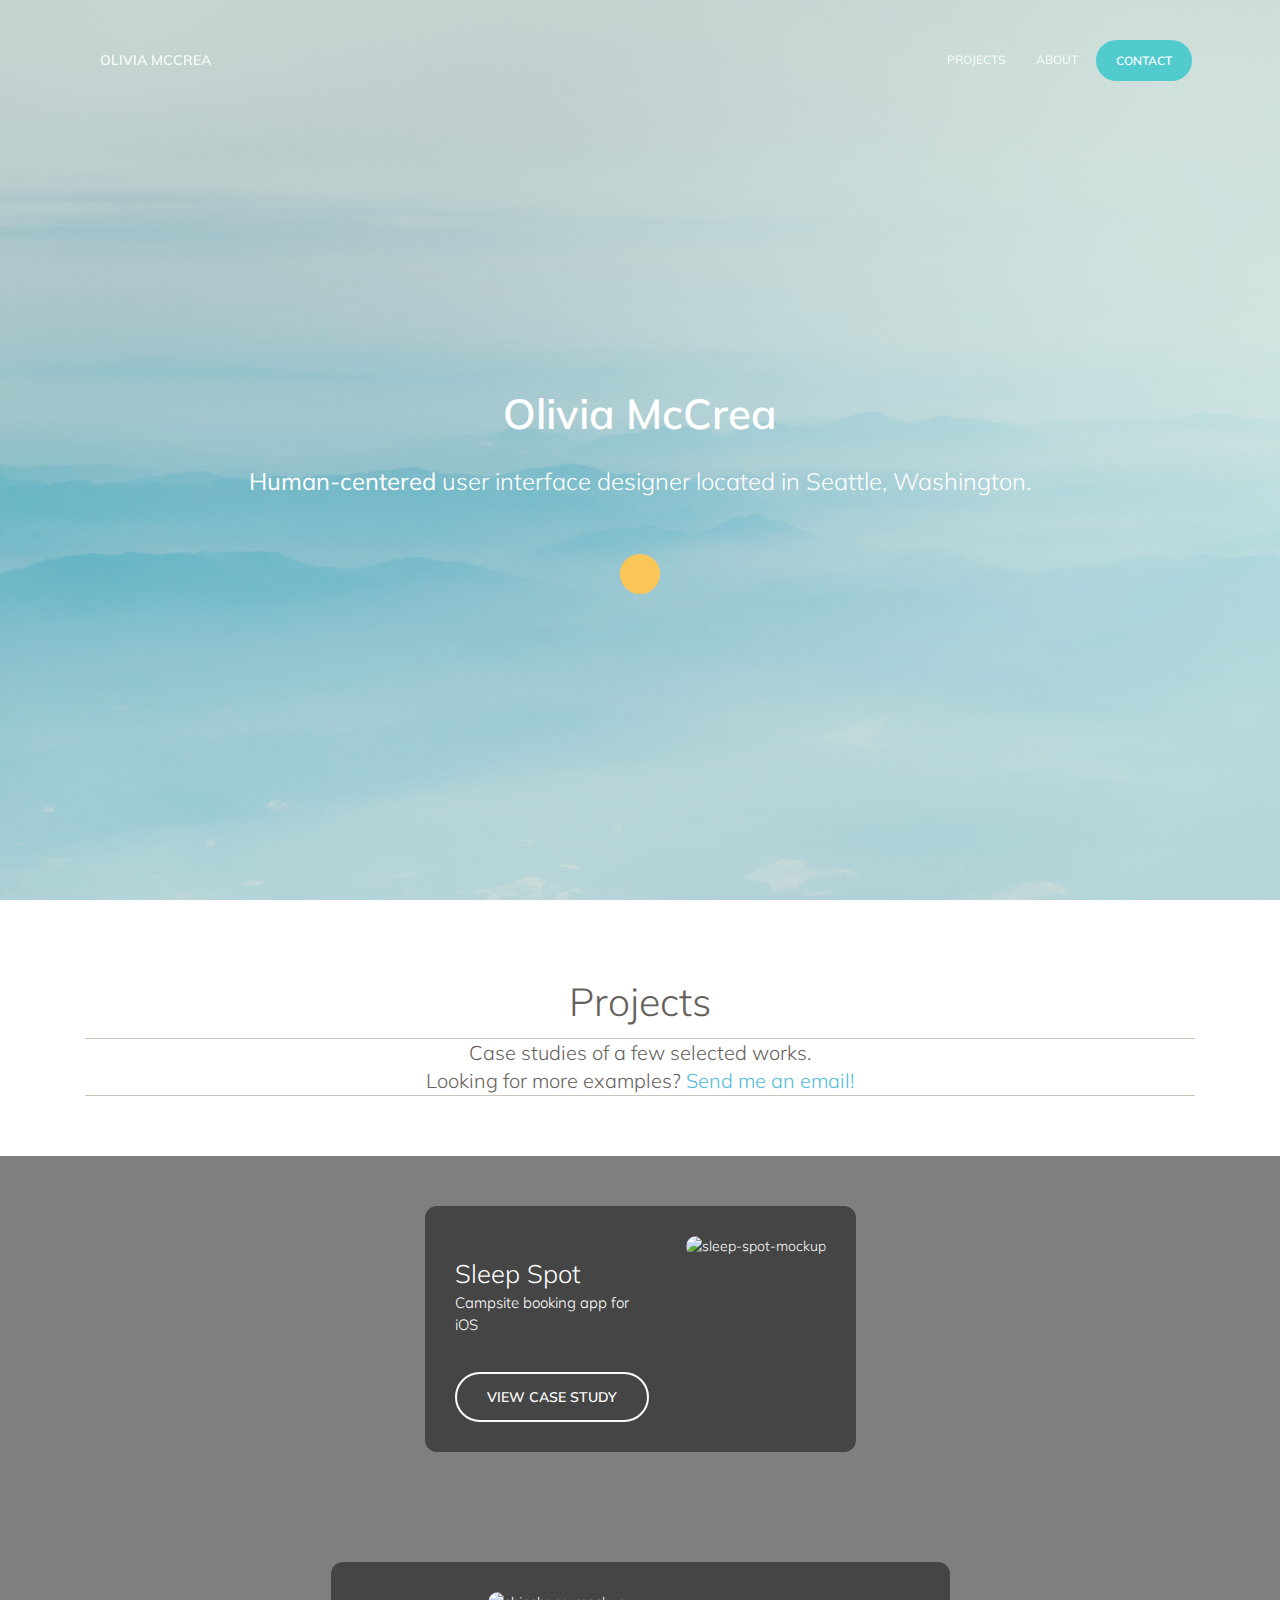
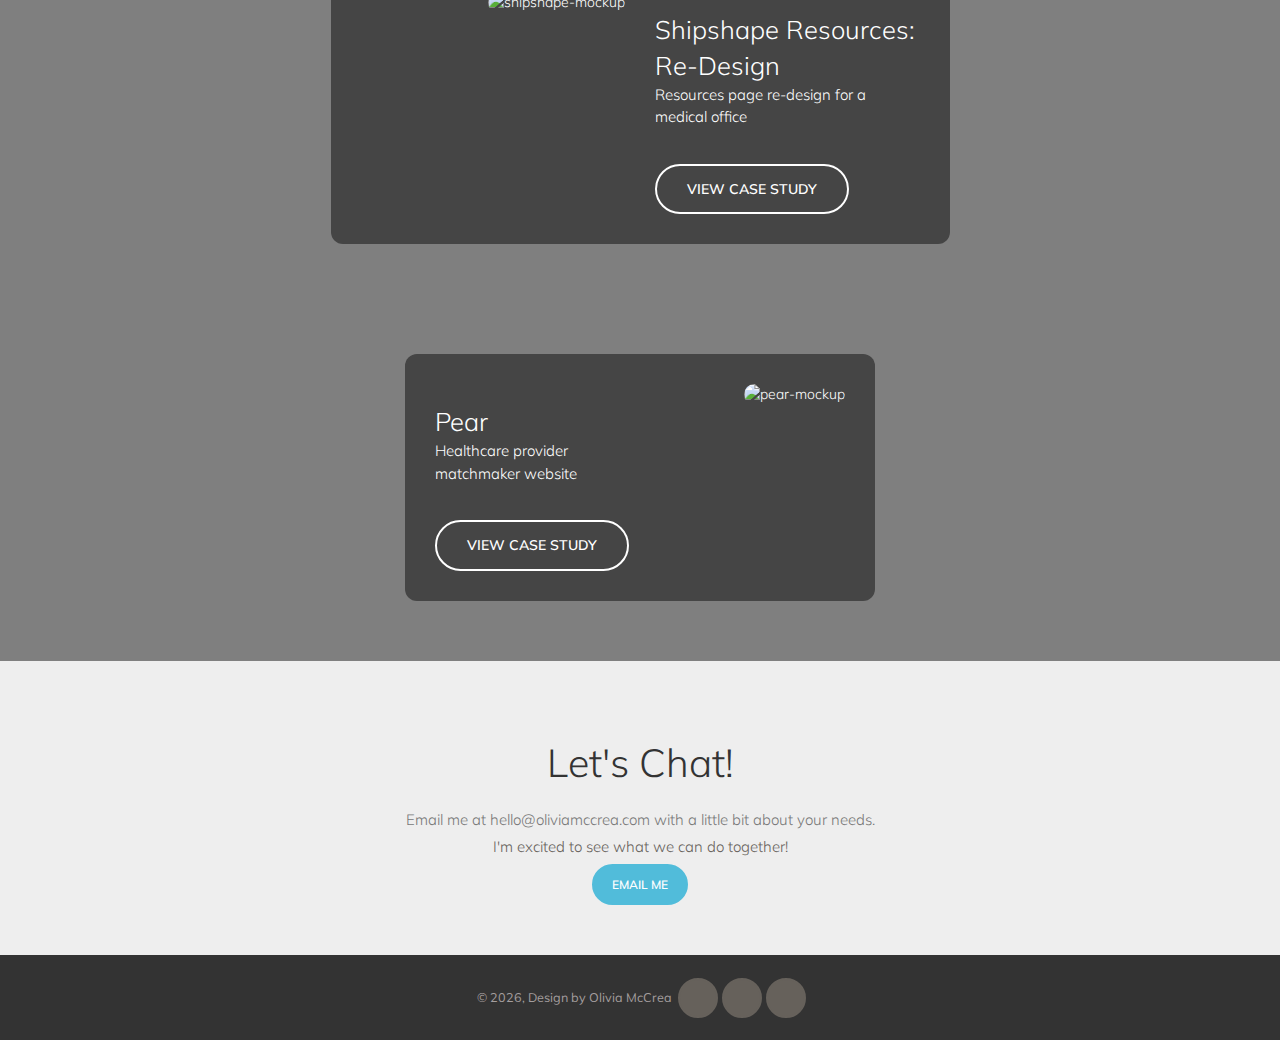
==== commit 8e83e690: "before meeting" ====
--- a/index.html
+++ b/index.html
@@ -3,7 +3,7 @@
 
 <head>
     <meta charset="utf-8" />
-    <link rel="icon" type="image/png" href="#">
+    <link rel="icon" type="image/png" href="assets/img/sun-01.png">
     <meta http-equiv="X-UA-Compatible" content="IE=edge,chrome=1" />
 
     <title>Olivia McCrea</title>
@@ -15,21 +15,19 @@
 	<link href="assets/css/bootstrap.min.css" rel="stylesheet" />
 	<link href="assets/css/style.css" rel="stylesheet"/>
 
-	<!--  testing -->
-	<link href="assets/css/example.css" rel="stylesheet" />
 
     <!--     Fonts     -->
-    <link href='http://fonts.googleapis.com/css?family=Montserrat:400,300,700' rel='stylesheet' type='text/css'>
+    <link href='http://fonts.googleapis.com/css?family=Muli:400,300,700' rel='stylesheet' type='text/css'>
     <link href="http://maxcdn.bootstrapcdn.com/font-awesome/latest/css/font-awesome.min.css" rel="stylesheet">
-    <link href="assets/css/nucleo-icons.css" rel="stylesheet" />
+    <!-- <link href="assets/css/nucleo-icons.css" rel="stylesheet" /> -->
 
 </head>
 
 <body>
-    <nav class="navbar navbar-expand-md fixed-top navbar-transparent" color-on-scroll="500">
+    <nav class="navbar navbar-expand-lg fixed-top navbar-transparent" color-on-scroll="500">
         <div class="container">
             <div class="navbar-translate">
-                <button class="navbar-toggler navbar-toggler-right navbar-burger" type="button" data-toggle="collapse" data-target="#navbarToggler" aria-controls="navbarTogglerDemo02" aria-expanded="false" aria-label="Toggle navigation">
+                  <button class="navbar-toggler navbar-toggler-right" type="button" data-toggle="collapse" data-target="#navbarNav" aria-controls="navbarNav" aria-expanded="false" aria-label="Toggle navigation">
                     <span class="navbar-toggler-bar"></span>
                     <span class="navbar-toggler-bar"></span>
                     <span class="navbar-toggler-bar"></span>
@@ -42,7 +40,7 @@
                     <a class="nav-link" href="#">Projects</a>
                   </li>
                   <li class="nav-item">
-                    <a class="nav-link" href="/about.html">About</a>
+                    <a class="nav-link" href="about.html">About</a>
                   </li>
                   <li class="nav-item">
 						        <a class="btn btn-primary btn-round" href="#">Contact</a>
@@ -55,91 +53,119 @@
     <!-- hero -->
     <div class="wrapper">
         <div class="page-header section-dark" style="background-image: url('assets/img/quiet_water.jpg')">
-            <div class="filter"></div>
+        <div class="filter"></div>
     		<div class="content-center">
     			<div class="container">
     				<div class="title-brand">
     					<h1 class="hero-title">Olivia McCrea</h1>
     				</div>
     				<h2 class="presentation-subtitle text-center"><strong>Human-centered</strong> user interface designer located in Seattle, Washington.</strong> </h2>
-          </div>
-    		</div>
+
+          </div>
+          <div class="button d-flex align-items-end justify-content-center flex-row" style="height: 100px;">
+            <a href="#projects" class="btn btn-warning btn-just-icon"><i class="fa fa-arrow-down"></i></a>
+          </div>
+        </div>
+
     	</div>
+
 
       <!-- projects grid -->
       <div class="main">
+          <a name="projects">
             <div class="section">
-
                 <div class="container">
                     <div class="text-center">
                         <h2>Projects</h2>
+
+                        <h3 class="blockquote">
+                          Case studies of a few selected works. </br>Looking for more examples? <a href="mailto:hello@oliviamccrea.com">Send me an email!</a>
+                        </h3>
                     </div>
                   </div>
                 </div>
           </div>
 
-
-
-
-
-            <div class="section section-dark">
+<!-- Sleep Spot snippet -->
+          <div class="section section-image section-login" style="background-image: url('assets/img/leaves.jpg')">
               <div class="container">
-    				      <div class="row">
-    					      <div class="col-lg-6 col-md-12">
-    						      <h2 class="title">Sleep Spot</h2><br/>
-    						        <p class="description-light">
-    							        Description here.
-    						        </p><br/>
-                            <a href="sleep-spot.html" class="btn btn-outline-info btn-round" target="_blank">View Project</a>
-    					      </div>
-                    <div class="col-md-6 text-center">
-                        <a href="#" target="_blank">
-                            <img src="/assets/img/quiet_water.jpg" alt="Sleep-spot Screenshot" class="img-rounded img-responsive" style="width: 100%">
-                        </a>
+                  <div class="row justify-content-center">
+
+                    <div class="card-register">
+
+                      <div class="row">
+                        <div class="col">
+                          <h3 class="h3">Sleep Spot</h3>
+                          <p>
+                            Campsite booking app for iOS
+                          </p>
+                          <a href="sleep-spot.html" class="btn btn-outline-neutral btn-round btn-lg" target="_blank">View Case Study</a>
+                        </div>
+
+                        <div class="col">
+                          <img src="#" alt="sleep-spot-mockup" class="img-rounded float-right">
+                        </div>
+                      </div>
+
                     </div>
-    				    </div>
-    			     </div>
-            </div>
-
-            <div class="section section-dark">
-              <div class="container">
-                  <div class="row">
-                    <div class="col-lg-6 col-md-12">
-                      <h2 class="title">Healthcare Resource Page: Re-Design</h2><br/>
-                        <p class="description-light">
-                          Description here.
-                        </p><br/>
-                        <a href="sleep-spot.html" class="btn btn-outline-info btn-round" target="_blank">View Project</a>
-                    </div>
-
-                    <div class="col-md-6 text-center">
-                      <a href="#" target="_blank">
-                        <img src="/assets/img/leaves.jpg" alt="Sleep-spot Screenshot" class="img-rounded img-responsive" style="width: 100%">
-                      </a>
-                    </div>
-                </div>
-               </div>
-            </div>
-
-            <div class="section section-dark">
-              <div class="container">
-                  <div class="row">
-                    <div class="col-lg-6 col-md-12">
-                      <h2 class="title">Pear: A Healthcare Finder</h2><br/>
-                        <p class="description">
-                          Description here.
-                        </p><br/>
-                        <a href="sleep-spot.html" class="btn btn-outline-info btn-round" target="_blank">View Project</a>
-                    </div>
-
-                    <div class="col-md-6 text-center">
-                      <a href="#" target="_blank">
-                        <img src="/assets/img/leaves.jpg" alt="Sleep-spot Screenshot" class="img-rounded img-responsive" style="width: 100%">
-                      </a>
-                    </div>
-                </div>
-               </div>
-            </div>
+
+                  </div>
+              </div>
+          </div>
+
+<!-- Shipshape snippet-->
+<div class="section section-image section-login" style="background-image: url('assets/img/leaves.jpg')">
+    <div class="container">
+        <div class="row justify-content-center">
+
+          <div class="card-register">
+
+            <div class="row">
+
+              <div class="col">
+                  <img src="#" alt="shipshape-mockup" class="img-rounded float-right">
+              </div>
+              <div class="col">
+                  <h3 class="h3">Shipshape Resources: Re-Design</h3>
+                  <p>Resources page re-design for a medical office</p>
+                <a href="shipshape.html" class="btn btn-outline-neutral btn-round btn-lg" target="_blank">View Case Study</a>
+              </div>
+
+            </div>
+
+          </div>
+
+        </div>
+    </div>
+</div>
+
+<!-- pear snippet -->
+<div class="section section-image section-login" style="background-image: url('assets/img/leaves.jpg')">
+    <div class="container">
+        <div class="row justify-content-center">
+
+          <div class="card-register">
+
+            <div class="row">
+              <div class="col">
+                <h3 class="h3">Pear</h3>
+                <p>
+                  Healthcare provider matchmaker website
+                </p>
+                <a href="pear.html" class="btn btn-outline-neutral btn-round btn-lg" target="_blank">View Case Study</a>
+              </div>
+
+              <div class="col">
+                <img src="#" alt="pear-mockup" class="img-rounded float-right">
+              </div>
+            </div>
+
+          </div>
+
+        </div>
+    </div>
+</div>
+
 
       <!-- Contact -->
 			<div class="section section-gray">
@@ -153,55 +179,30 @@
               </p>
 						</div>
 						<div class="col-md-5 ml-auto mr-auto download-area">
-							<a href="#email" class="btn btn-danger btn-round">Email Me</a>
+							<a href="mailto:hello@oliviamccrea.com" class="btn btn-info btn-round" rel="tooltip" title="psst...rather copy it? hello@oliviamccrea.com">Email Me</a>
 						</div>
 					</div>
         </div>
     	</div>
 
 
-<!--social links -->
-
-    <div class="row justify-content-md-center sharing-area text-center">
-        <div class="text-center col-md-12 col-lg-8">
-            <h3>Find me around!</h3>
-        </div>
-        <div class="text-center col-md-12 col-lg-8">
-            <a href="#pablo" class="btn btn-twitter-bg btn-round" rel="tooltip" title="Tweet!">
-                <i class="fa fa-twitter"></i> Twitter
-            </a>
-            <a href="#pablo" class="btn btn-instagram-bg btn-round" rel="tooltip" title="Follow!">
-                <i class="fa fa-instagram"></i> Instagram
-            </a>
-            <a href="#connect" class="btn btn-round" rel="tooltip" title="Star on Github">
-                <i class="fa fa-github"></i> Github
-            </a>
-            <a href="#connect" class="btn btn-github-bg btn-round" rel="tooltip" title="Connect on LinkedIn">
-                <i class="fa fa-linkedin"></i> LinkedIn
-            </a>
-        </div>
-    </div>
-
-
-
 
 <!-- footer -->
-
-    <footer class="footer">
-        <div class="container">
-
+  <footer class="footer section-dark">
             <div class="row">
-                <nav class="footer-nav">
+              <nav class="credits footer-nav ml-auto text-center">
                     <ul>
-                        © <script>document.write(new Date().getFullYear())</script>, designed by Olivia McCrea
+                      <span class="copyright">
+                          © <script>document.write(new Date().getFullYear())</script>, Design by Olivia McCrea
+                      </span>
+                        <button type="button" class="btn btn-default btn-just-icon"><i class="fa fa-instagram"></i></button>
+                        <button type="button" class="btn btn-default btn-just-icon"><i class="fa fa-twitter"></i></button>
+                        <button type="button" class="btn btn-default btn-just-icon"><i class="fa fa-linkedin"></i></button>
                     </ul>
                 </nav>
             </div>
-        </div>
     </footer>
 </body>
-
-
 
 <!-- Core JS Files -->
 <script src="assets/js/jquery-3.2.1.js" type="text/javascript"></script>
--- a/assets/css/style.css
+++ b/assets/css/style.css
@@ -1,7 +1,7 @@
 h1, .h1, h2, .h2, h3, .h3, h4, .h4, h5, .h5, h6, .h6, p, .navbar, .brand, a, .td-name, td, button, input, select, textarea {
   -moz-osx-font-smoothing: grayscale;
   -webkit-font-smoothing: antialiased;
-  font-family: "Montserrat", "Helvetica", Arial, sans-serif;
+  font-family: "Muli", "Montserrat", "Helvetica", Arial, sans-serif;
   font-weight: 300;
 }
 
@@ -62,7 +62,7 @@
 .footer-big h5,
 .footer-big h4,
 .media .media-heading {
-  font-family: "Montserrat", "Helvetica", Arial, sans-serif;
+  font-family: "Muli", "Montserrat", "Helvetica", Arial, sans-serif;
 }
 .title,
 .title a,
@@ -87,7 +87,7 @@
 }
 
 .description {
-  color: #9A9A9A;
+  color: #777777;
 }
 
 .description-light {
@@ -150,6 +150,8 @@
 .footer .credits,
 .footer-nav {
   line-height: 85px;
+  background-color: #333333;
+  width: 100%;
 }
 
 .footer .btn {
@@ -180,7 +182,7 @@
   color: #66615b;
   font-size: 14px;
   font-weight: 300;
-  font-family: 'Montserrat', "Helvetica", Arial, sans-serif;
+  font-family: 'Muli', 'Montserrat', "Helvetica", Arial, sans-serif;
 }
 
 a {
@@ -1642,7 +1644,7 @@
 }
 
 .section {
-  padding: 70px 0;
+  padding: 50px 0;
   position: relative;
   background-color: #FFFFFF;
 }
@@ -1750,7 +1752,7 @@
 }
 
 .section-login {
-  min-height: 700px;
+  min-height: 100px;
 }
 
 @media all and (-ms-high-contrast: none), (-ms-high-contrast: active) {
@@ -1911,7 +1913,7 @@
   transition: all 0.4s;
   -webkit-transition: all 0.4s;
   padding: 0;
-  background: #FFFFFF;
+  background: #E7F1F3;
   box-shadow: 0 6px 10px -4px rgba(0, 0, 0, 0.15);
 }
 .navbar .navbar-toggler-right {
@@ -1954,7 +1956,7 @@
   font-size: 12px;
   text-transform: uppercase;
   font-weight: 600;
-  color: #66615B;
+  color: #999999;
 }
 .navbar .navbar-nav .nav-item .nav-link.btn {
   margin: 15px 3px;
@@ -2085,7 +2087,7 @@
 [class*="bg"] .navbar-nav .open .nav-link:hover,
 [class*="bg"] .navbar-nav .open .nav-link:focus {
   background-color: transparent;
-  color: #66615B;
+  color: #777777;
   opacity: 1;
   filter: alpha(opacity=100);
 }
@@ -2150,7 +2152,7 @@
   border-color: #51bcda;
 }
 .navbar-default:not(.navbar-transparent) .btn-neutral, .navbar-default:not(.navbar-transparent) .btn-neutral:hover, .navbar-default:not(.navbar-transparent) .btn-neutral:active {
-  color: #9A9A9A;
+  color: #777777;
 }
 
 /*      Navbar with icons            */
@@ -2387,8 +2389,8 @@
 
 .img-thumbnail {
   border: 0 none;
-  border-radius: 12px;
-  box-shadow: 0 1px 2px rgba(164, 158, 147, 0.6);
+  border-radius: 4px;
+  box-shadow: 0 1px 2px rgba(164, 158, 147, 0.8);
   margin-bottom: 10px;
 }
 
@@ -2530,12 +2532,13 @@
 }
 
 .card-register {
-  background-color: #FF8F5E;
-  border-radius: 8px;
+  background-color: #454545;
+  border-radius: 12px;
   color: #fff;
-  max-width: 350px;
-  margin: 120px 0 70px;
-  min-height: 400px;
+  min-width: auto;
+  max-width: 1200px;
+  margin: 12px 0 10px;
+  min-height: 100px;
   padding: 30px;
   z-index: 1;
 }
@@ -2558,10 +2561,6 @@
 
 .card-register .btn {
   margin-top: 30px;
-}
-
-.card-register .forgot {
-  text-align: center;
 }
 
 .footer {
@@ -4594,6 +4593,7 @@
   .footer .footer-nav,
   .footer .credits {
     margin: 0 auto;
+    background-color: #333333;
   }
 
   .section-buttons .input-group {
@@ -4802,7 +4802,7 @@
     height: 100%;
     width: 100%;
     position: absolute;
-    background-color: #FFFCF5;
+    background-color: #d4e4e5;
     background-image: linear-gradient(to bottom, transparent 0%, rgba(112, 112, 112, 0) 60%, rgba(186, 186, 186, 0.15) 100%);
     display: block;
     content: "";
@@ -4848,7 +4848,7 @@
   }
 
   .fixed-top .navbar-collapse {
-    background-color: #FF8F5E;
+    background-color: #777777;
     float: left;
   }
 
@@ -5766,8 +5766,10 @@
   text-align: center;
 }
 
-.profile-content {
-  position: relative;
+.profile-content{
+    padding-top: 0;
+    position: relative;
+    z-index: 2;
 }
 
 .owner {
@@ -5790,15 +5792,15 @@
   min-height: 300px;
 }
 
-#following h3 {
+#professional h3 {
   margin: 20px 0 40px 0;
 }
 
-#follows .follows .unfollow .checkbox {
+#personal .personal {
   margin-top: -15px;
 }
 
-#follows .follows h6 {
+#personal .personal h6 {
   margin-top: 15px;
 }
 
@@ -5854,6 +5856,6 @@
 }
 
 
-.following img {
+.professional img {
   max-width: 70px;
 }
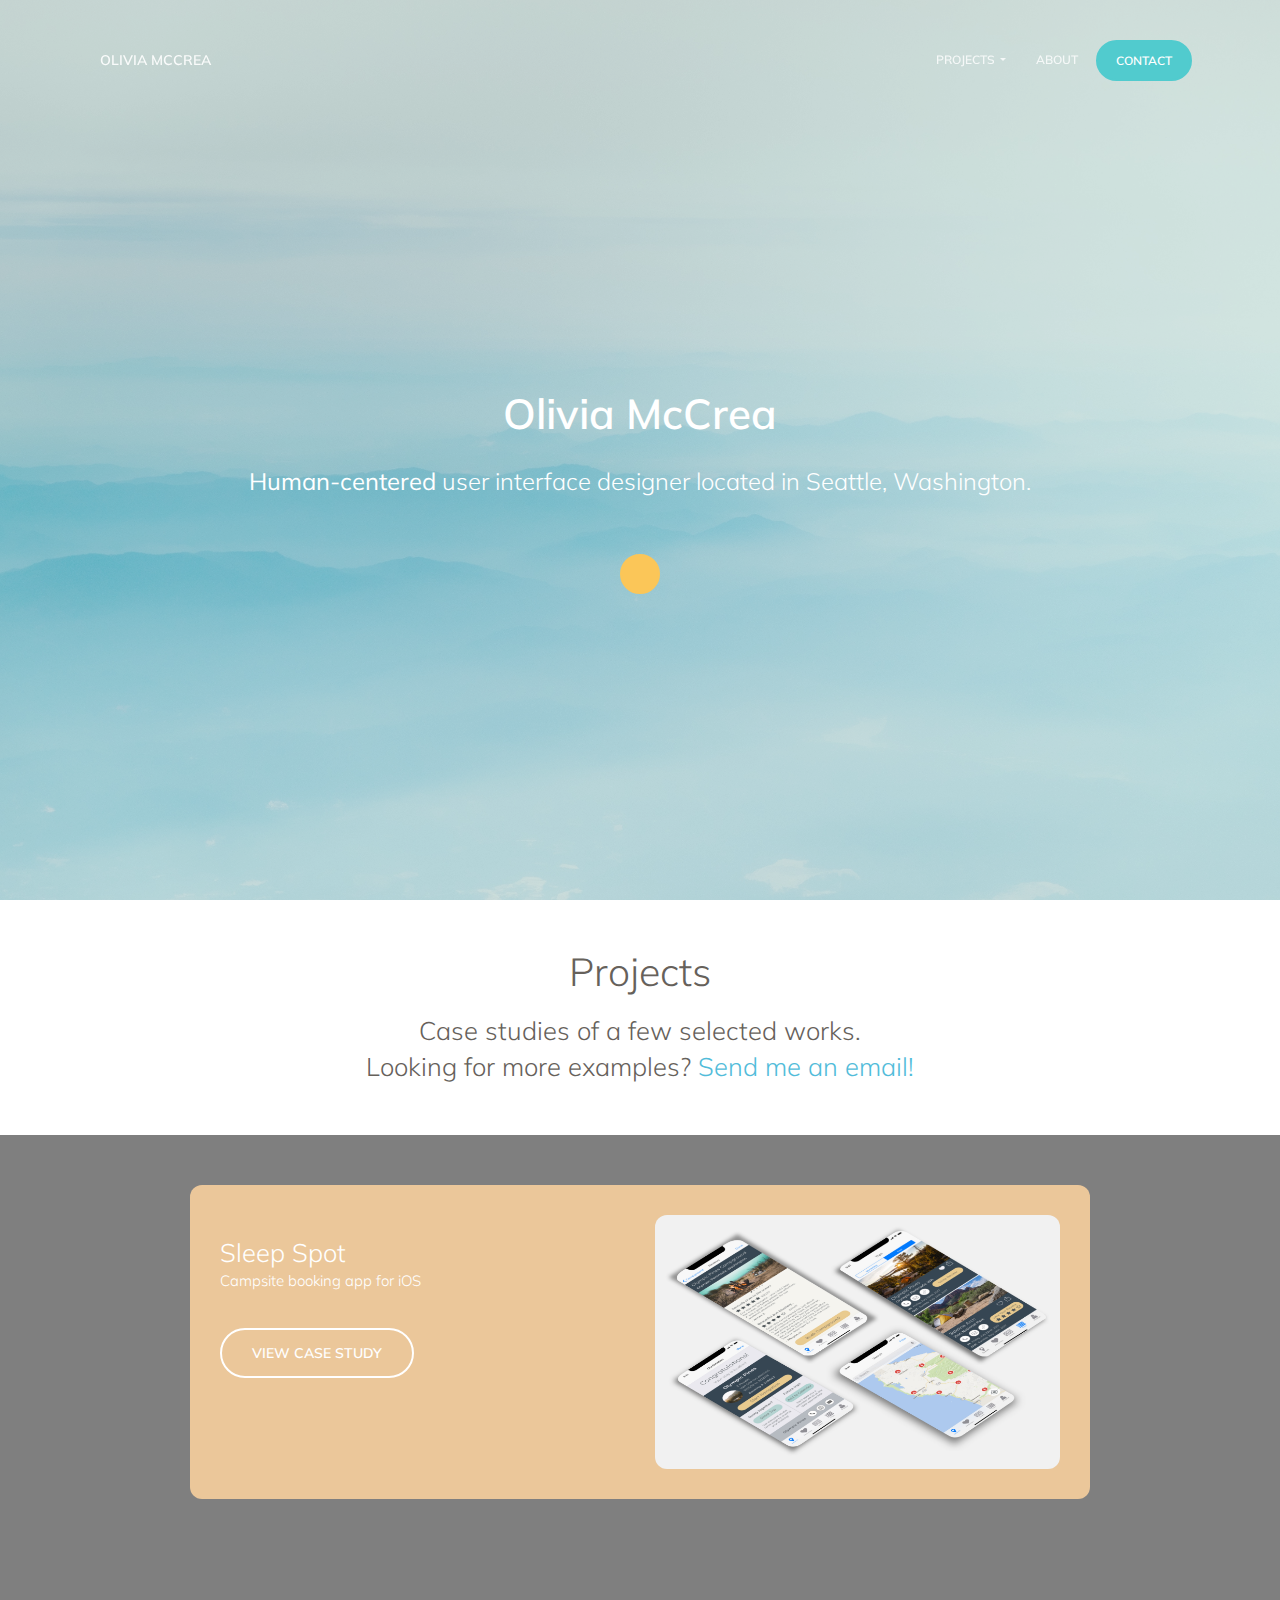
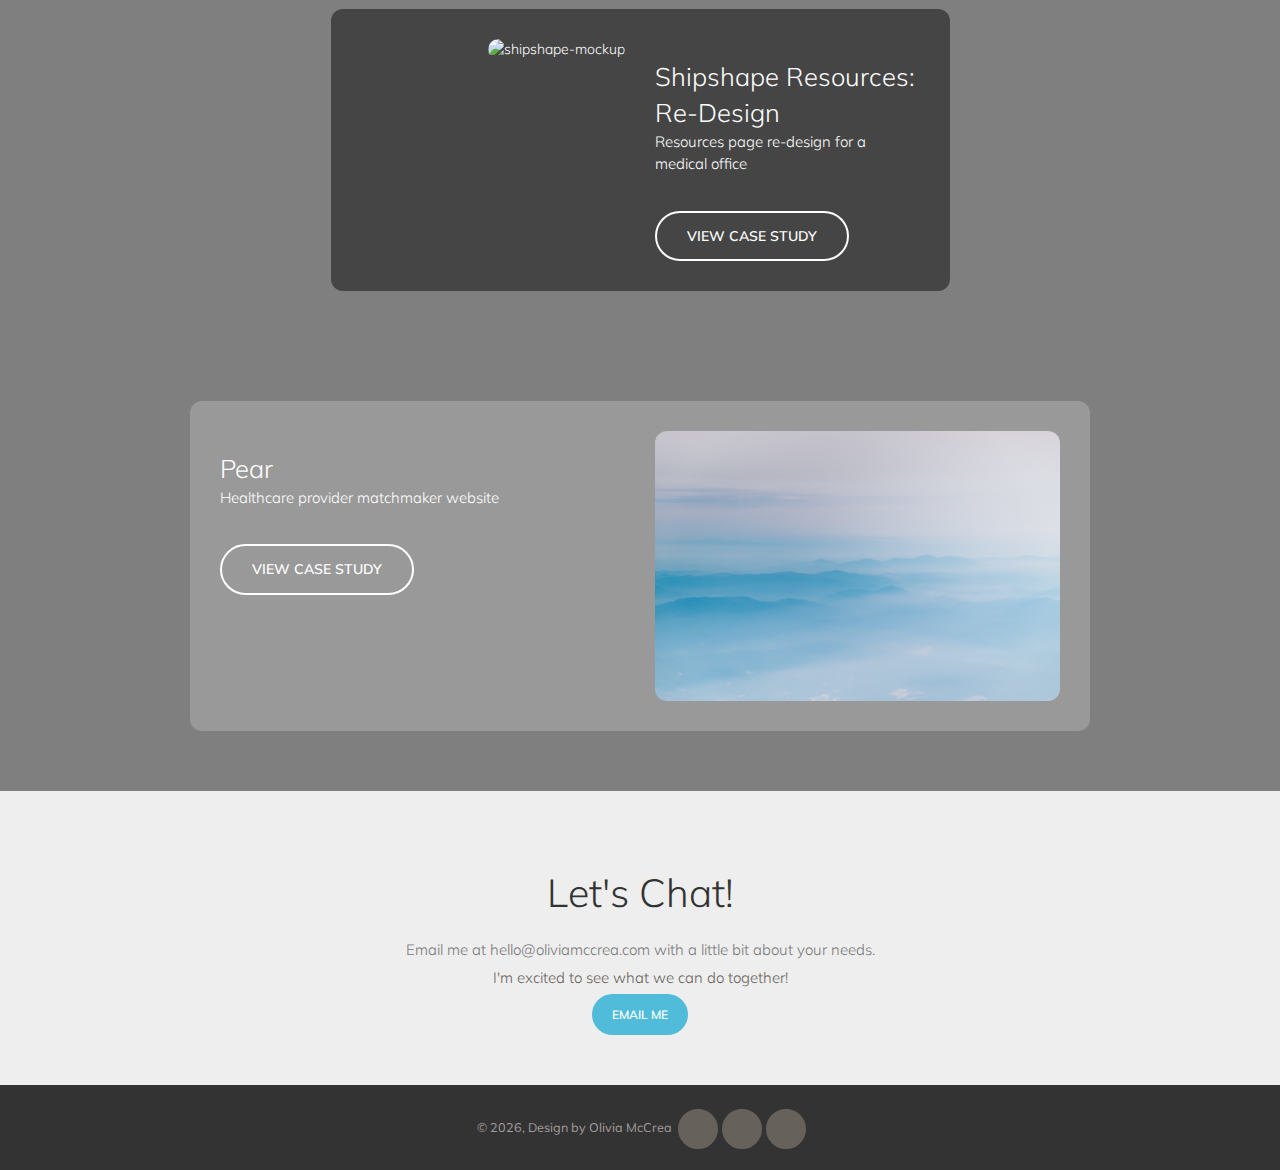
==== commit fc68ec89: "tweaks to the sleep-spot case study" ====
--- a/index.html
+++ b/index.html
@@ -36,15 +36,23 @@
             </div>
             <div class="collapse navbar-collapse" id="navbarToggler">
                 <ul class="navbar-nav ml-auto">
-                  <li class="nav-item">
-                    <a class="nav-link" href="#">Projects</a>
-                  </li>
+                  <div class="nav-item dropdown">
+                      <a class="nav-link dropdown-toggle" data-toggle="dropdown" id="dropdownMenuButton" href="#projects" role="button" aria-haspopup="true" aria-expanded="false">Projects</a>
+                      <ul class="dropdown-menu dropdown-info" aria-labelledby="dropdownMenuButton">
+                          <li class="dropdown-header">Pick a Project</li>
+                          <a class="dropdown-item" href="sleep-spot.html">Sleep Spot</a>
+                            <div class="dropdown-divider"></div>
+                          <a class="dropdown-item" href="shipshape.html">Resources Re-Design</a>
+                            <div class="dropdown-divider"></div>
+                          <a class="dropdown-item" href="pear.html">Pear: Healthcare Matchmaker</a>
+                      </ul>
+                  </div>
                   <li class="nav-item">
                     <a class="nav-link" href="about.html">About</a>
                   </li>
                   <li class="nav-item">
-						        <a class="btn btn-primary btn-round" href="#">Contact</a>
-					        </li>
+                    <a class="btn btn-primary btn-round" href="#">Contact</a>
+                  </li>
                 </ul>
             </div>
         </div>
@@ -75,13 +83,12 @@
           <a name="projects">
             <div class="section">
                 <div class="container">
-                    <div class="text-center">
-                        <h2>Projects</h2>
-
-                        <h3 class="blockquote">
-                          Case studies of a few selected works. </br>Looking for more examples? <a href="mailto:hello@oliviamccrea.com">Send me an email!</a>
-                        </h3>
+                  <div class="row mt-0 pt-0">
+                    <div class="col text-center">
+                        <h2 class="mt-0">Projects</h2>
+                        <h3 class="subtitle">Case studies of a few selected works. </br>Looking for more examples? <a href="mailto:hello@oliviamccrea.com">Send me an email!</a></h3>
                     </div>
+                  </div>
                   </div>
                 </div>
           </div>
@@ -91,19 +98,17 @@
               <div class="container">
                   <div class="row justify-content-center">
 
-                    <div class="card-register">
-
-                      <div class="row">
+                    <div class="card-register" style="background-color:#EBC79A">
+
+                      <div class="row justify-content-center">
                         <div class="col">
                           <h3 class="h3">Sleep Spot</h3>
-                          <p>
-                            Campsite booking app for iOS
-                          </p>
+                          <p>Campsite booking app for iOS</p>
                           <a href="sleep-spot.html" class="btn btn-outline-neutral btn-round btn-lg" target="_blank">View Case Study</a>
                         </div>
 
                         <div class="col">
-                          <img src="#" alt="sleep-spot-mockup" class="img-rounded float-right">
+                          <img src="assets/img/sleep-spot-4.jpg" alt="sleep-spot-mockup" class="img-rounded float-right">
                         </div>
                       </div>
 
@@ -120,11 +125,12 @@
 
           <div class="card-register">
 
-            <div class="row">
+            <div class="row justify-content-center">
 
               <div class="col">
-                  <img src="#" alt="shipshape-mockup" class="img-rounded float-right">
-              </div>
+                  <img src="assets/img/leaves.jpg" alt="shipshape-mockup" class="img-rounded float-right">
+              </div>
+
               <div class="col">
                   <h3 class="h3">Shipshape Resources: Re-Design</h3>
                   <p>Resources page re-design for a medical office</p>
@@ -144,19 +150,18 @@
     <div class="container">
         <div class="row justify-content-center">
 
-          <div class="card-register">
+          <div class="card-register" style="background-color:#999999">
 
             <div class="row">
+
+              <div class="col justify-content-end">
+                <h3 class="h3">Pear</h3>
+                <p>Healthcare provider matchmaker website</p>
+                <a href="pear.html" class="btn btn-outline-neutral btn-round btn-lg" target="_blank">View Case Study</a>
+              </div>
+
               <div class="col">
-                <h3 class="h3">Pear</h3>
-                <p>
-                  Healthcare provider matchmaker website
-                </p>
-                <a href="pear.html" class="btn btn-outline-neutral btn-round btn-lg" target="_blank">View Case Study</a>
-              </div>
-
-              <div class="col">
-                <img src="#" alt="pear-mockup" class="img-rounded float-right">
+                <img src="assets/img/quiet_water.jpg" alt="pear-mockup" class="img-rounded float-right">
               </div>
             </div>
 
--- a/assets/css/style.css
+++ b/assets/css/style.css
@@ -44,6 +44,71 @@
   font-size: 15px;
   line-height: 1.5em;
   margin-bottom: 5px;
+}
+
+.boldly {
+  font-size: 1.5em;
+  color: #444444;
+  font-weight: 600;
+  line-height: 1.7em;
+  margin-top: 1em;
+}
+
+
+.boldish {
+  font-size: 1.7em;
+  font-weight: 400;
+  line-height: 1.5em;
+  color: #444444;
+  margin-top: 1em;
+}
+
+.boldish-light {
+  font-size: 2em;
+  font-weight: 600;
+  line-height: 2.0em;
+  color: #e8e8e8;
+  margin-top: 1em;
+}
+
+.moreish {
+  font-size: 1.2em;
+  font-weight: 300;
+  line-height: 1.5em;
+  color: #444444;
+  margin-top: 1em;
+}
+
+.popbackground {
+    border-radius: 8px;
+    box-shadow: 0 6px 10px -4px rgba(0, 0, 0, 0.15);
+    background-color: #E1EBB3;
+    color: #ffffff;
+    margin-bottom: 20px;
+    padding-bottom: 15px;
+    padding-top: 15px;
+    position: relative;
+    z-index: 1;
+    border: 0 none;
+}
+
+.finding {
+  list-style: none;
+}
+
+.finding p {
+  padding-bottom: 0.3em;
+  font-weight: 300;
+}
+
+.finding p i {
+  font-size: 1.5em;
+  padding-right: 1.2em;
+  padding-bottom: 0.2em;
+}
+
+.personas img {
+    box-shadow: -2px 5px 8px 2px #d3d3d3;
 }
 
 h1 small, h2 small, h3 small, h4 small, h5 small, h6 small, .h1 small, .h2 small, .h3 small, .h4 small, .h5 small, .h6 small, h1 .small, h2 .small, h3 .small, h4 .small, h5 .small, h6 .small, .h1 .small, .h2 .small, .h3 .small, .h4 .small, .h5 .small, .h6 .small {
@@ -1649,6 +1714,14 @@
   background-color: #FFFFFF;
 }
 
+.section-pretty {
+  background-color: #95D6E8;
+}
+
+.section-pretty .boldish-light {
+  color: #194151;
+}
+
 .section-with-space {
   padding: 60px 0;
 }
@@ -1913,7 +1986,7 @@
   transition: all 0.4s;
   -webkit-transition: all 0.4s;
   padding: 0;
-  background: #E7F1F3;
+  background: #F0F6F7;
   box-shadow: 0 6px 10px -4px rgba(0, 0, 0, 0.15);
 }
 .navbar .navbar-toggler-right {
@@ -2536,12 +2609,15 @@
   border-radius: 12px;
   color: #fff;
   min-width: auto;
-  max-width: 1200px;
+  max-width: 900px;
   margin: 12px 0 10px;
   min-height: 100px;
   padding: 30px;
   z-index: 1;
 }
+
+
+
 .card-register .social-line .btn {
   margin-top: 0;
 }
@@ -2562,6 +2638,8 @@
 .card-register .btn {
   margin-top: 30px;
 }
+
+
 
 .footer {
   background-attachment: fixed;
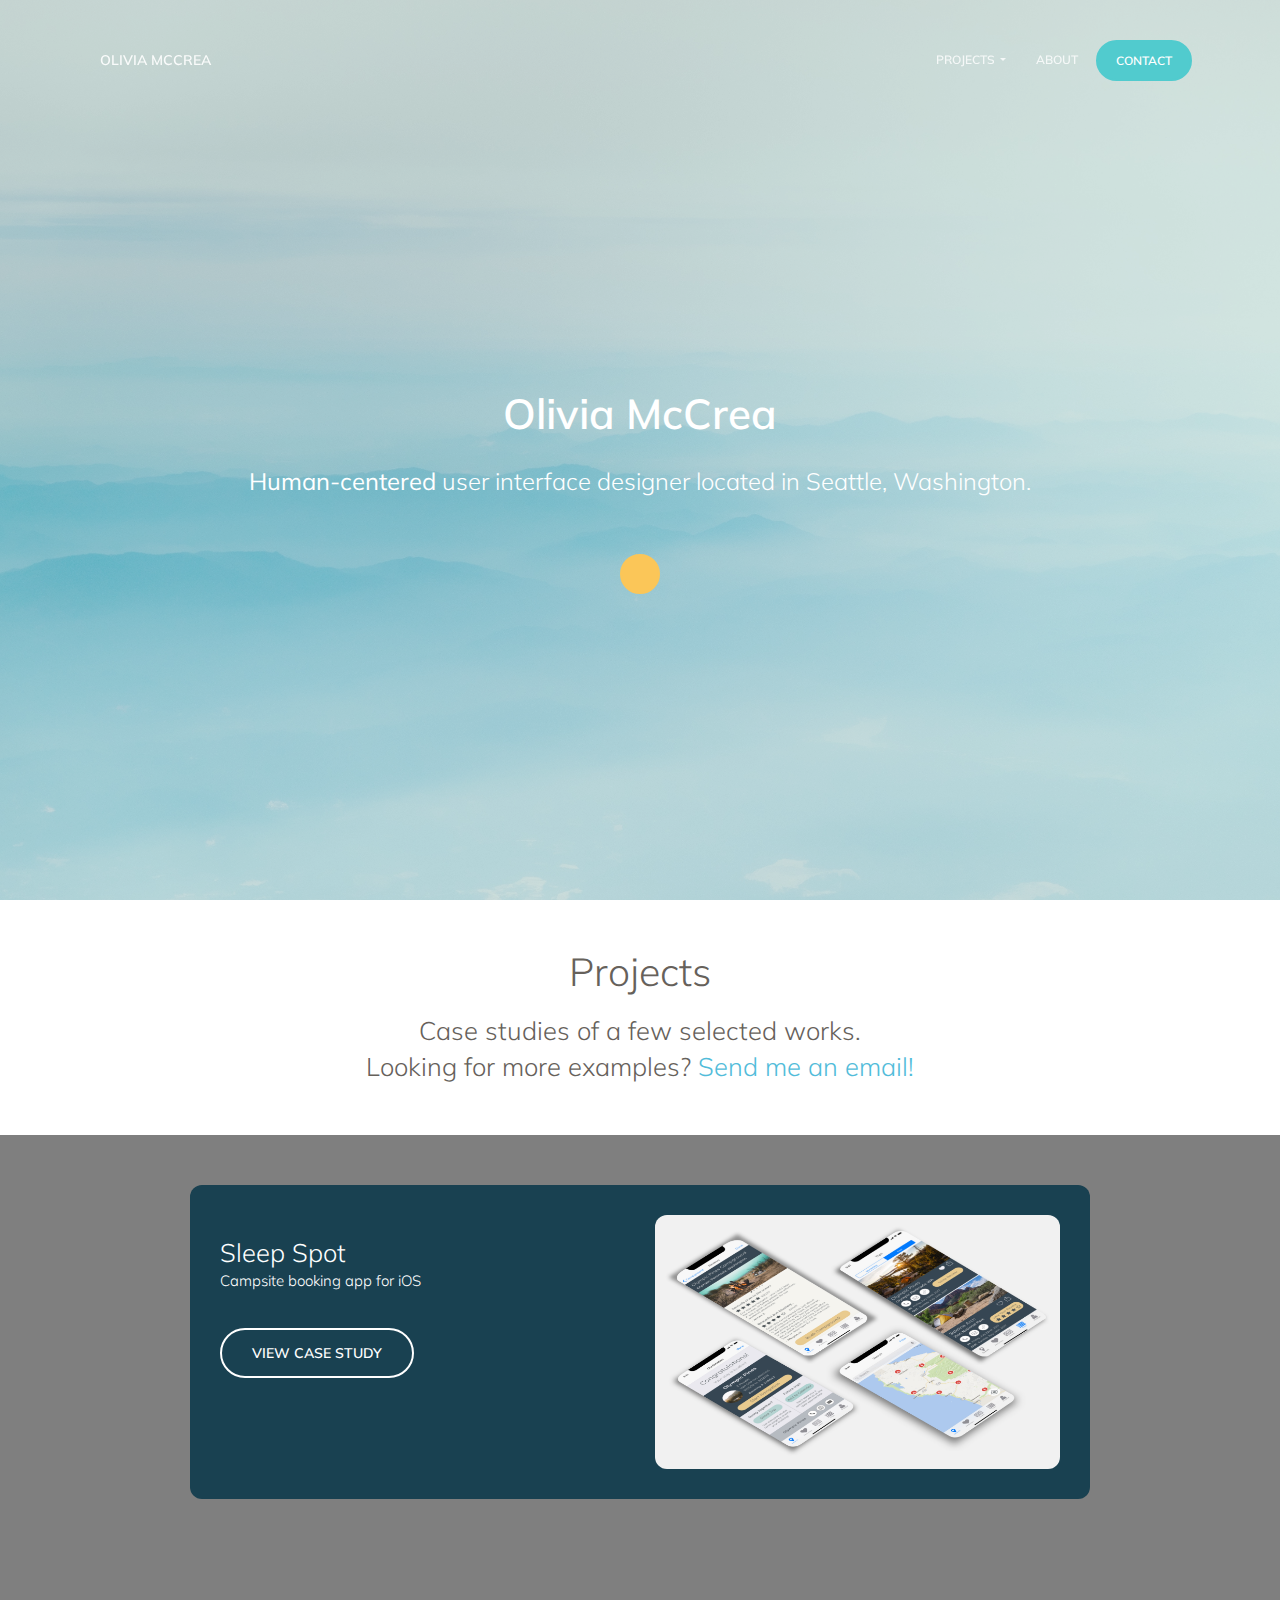
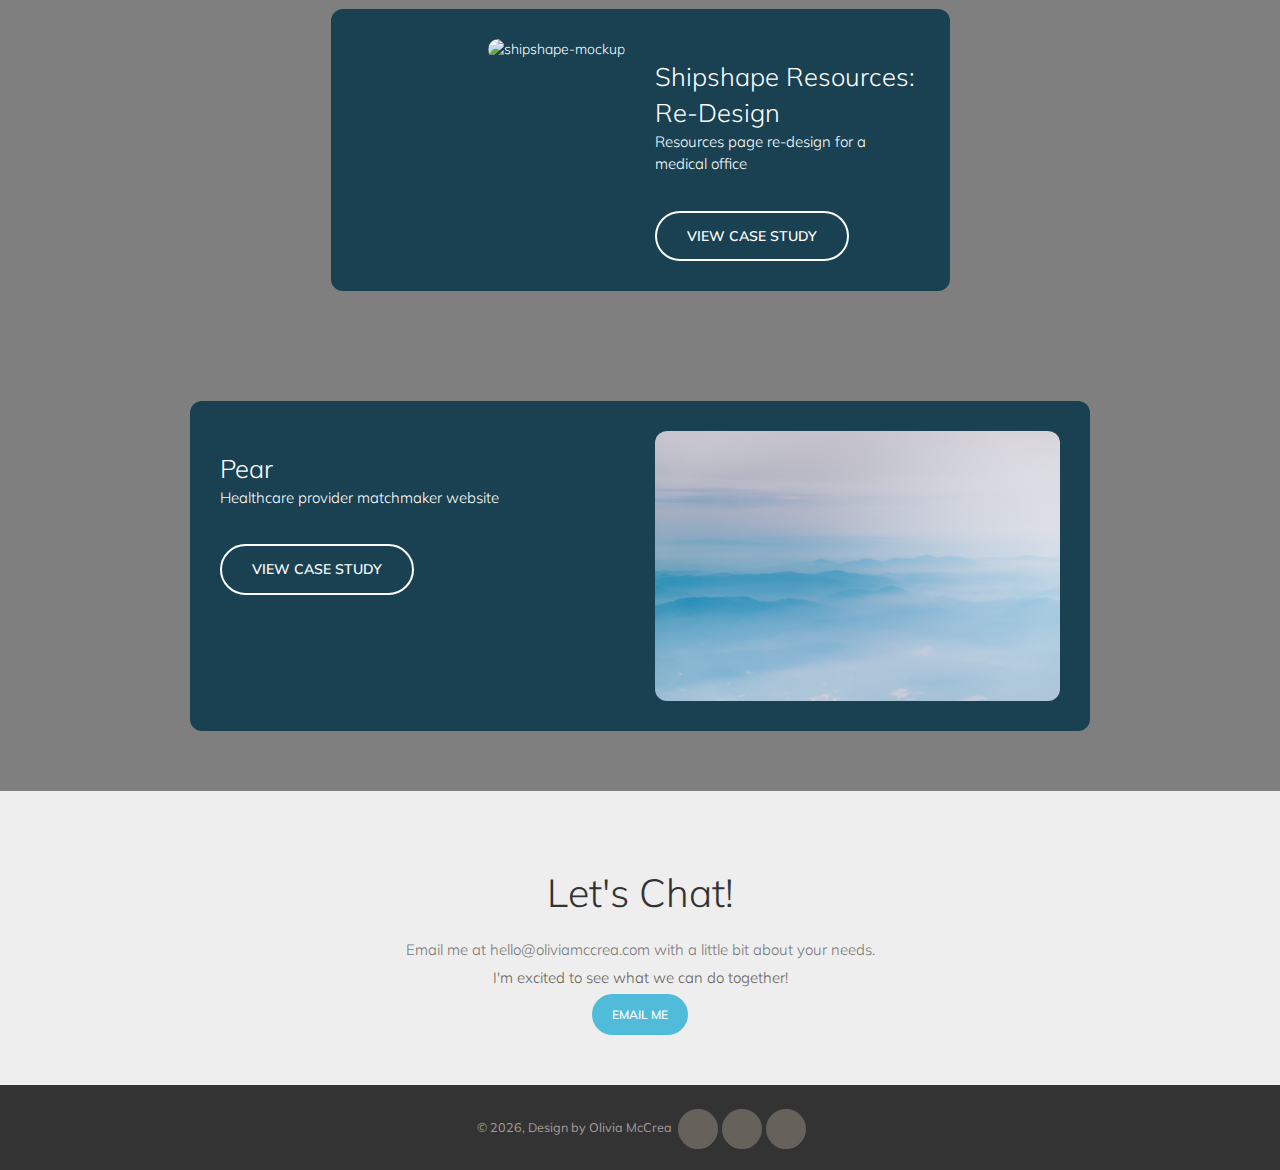
==== commit 7ee73d10: "nav bar changes" ====
--- a/index.html
+++ b/index.html
@@ -42,7 +42,7 @@
                           <li class="dropdown-header">Pick a Project</li>
                           <a class="dropdown-item" href="sleep-spot.html">Sleep Spot</a>
                             <div class="dropdown-divider"></div>
-                          <a class="dropdown-item" href="shipshape.html">Resources Re-Design</a>
+                          <a class="dropdown-item" href="shipshape.html">Resources Page Re-Design</a>
                             <div class="dropdown-divider"></div>
                           <a class="dropdown-item" href="pear.html">Pear: Healthcare Matchmaker</a>
                       </ul>
@@ -98,7 +98,7 @@
               <div class="container">
                   <div class="row justify-content-center">
 
-                    <div class="card-register" style="background-color:#EBC79A">
+                    <div class="card-register" style="background-color:#194151">
 
                       <div class="row justify-content-center">
                         <div class="col">
@@ -123,7 +123,7 @@
     <div class="container">
         <div class="row justify-content-center">
 
-          <div class="card-register">
+          <div class="card-register" style="background-color:#194151">
 
             <div class="row justify-content-center">
 
@@ -150,7 +150,7 @@
     <div class="container">
         <div class="row justify-content-center">
 
-          <div class="card-register" style="background-color:#999999">
+          <div class="card-register" style="background-color:#194151">
 
             <div class="row">
 
--- a/assets/css/style.css
+++ b/assets/css/style.css
@@ -82,7 +82,7 @@
 .popbackground {
     border-radius: 8px;
     box-shadow: 0 6px 10px -4px rgba(0, 0, 0, 0.15);
-    background-color: #E1EBB3;
+    background-color: #E3F098;
     color: #ffffff;
     margin-bottom: 20px;
     padding-bottom: 15px;
@@ -3315,7 +3315,7 @@
     content: "";
     display: inline-block;
     position: absolute;
-    right: 12px;
+    left: 12px;
     top: -11px;
   }
 
@@ -3335,7 +3335,7 @@
     content: "";
     display: inline-block;
     position: absolute;
-    right: 12px;
+    Left: 12px;
     top: -10px;
   }
 
@@ -3448,7 +3448,7 @@
   content: "";
   display: inline-block;
   position: absolute;
-  right: 12px;
+  left: 1px;
   bottom: -11px;
 }
 
